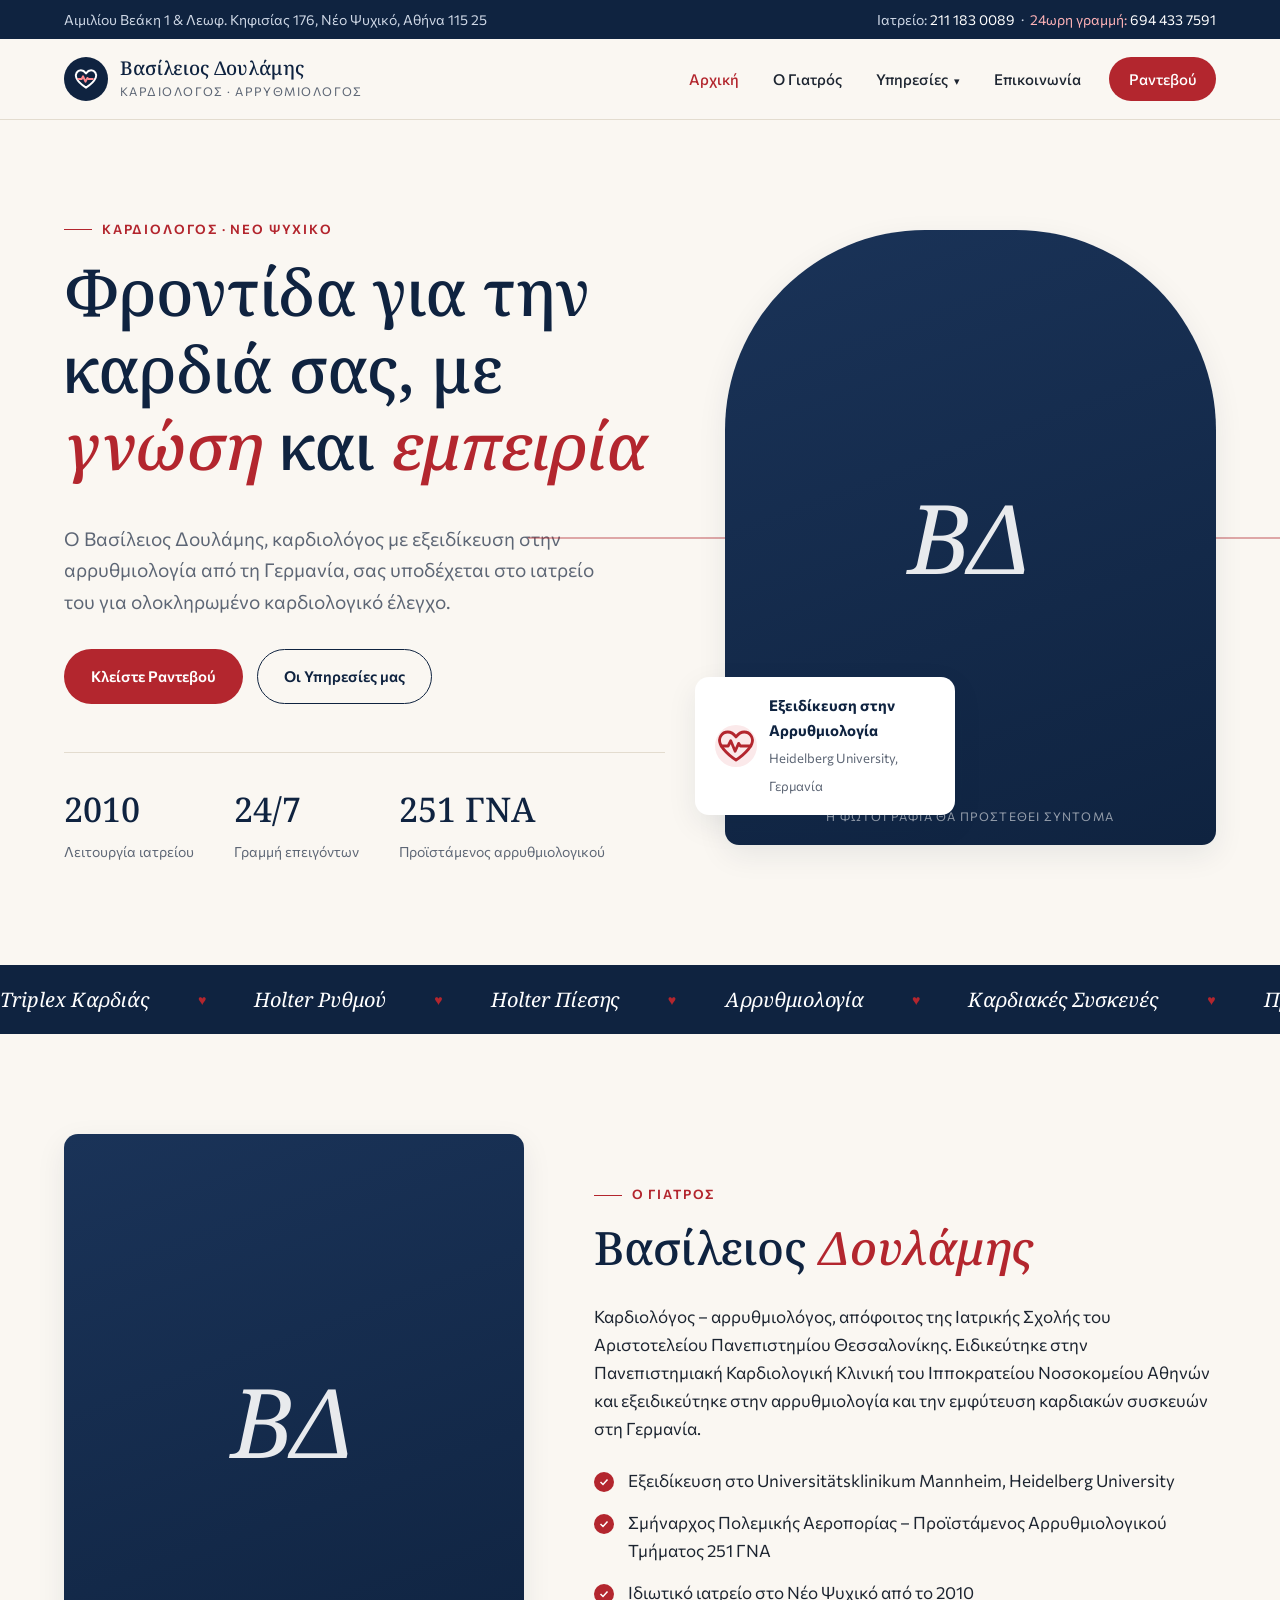
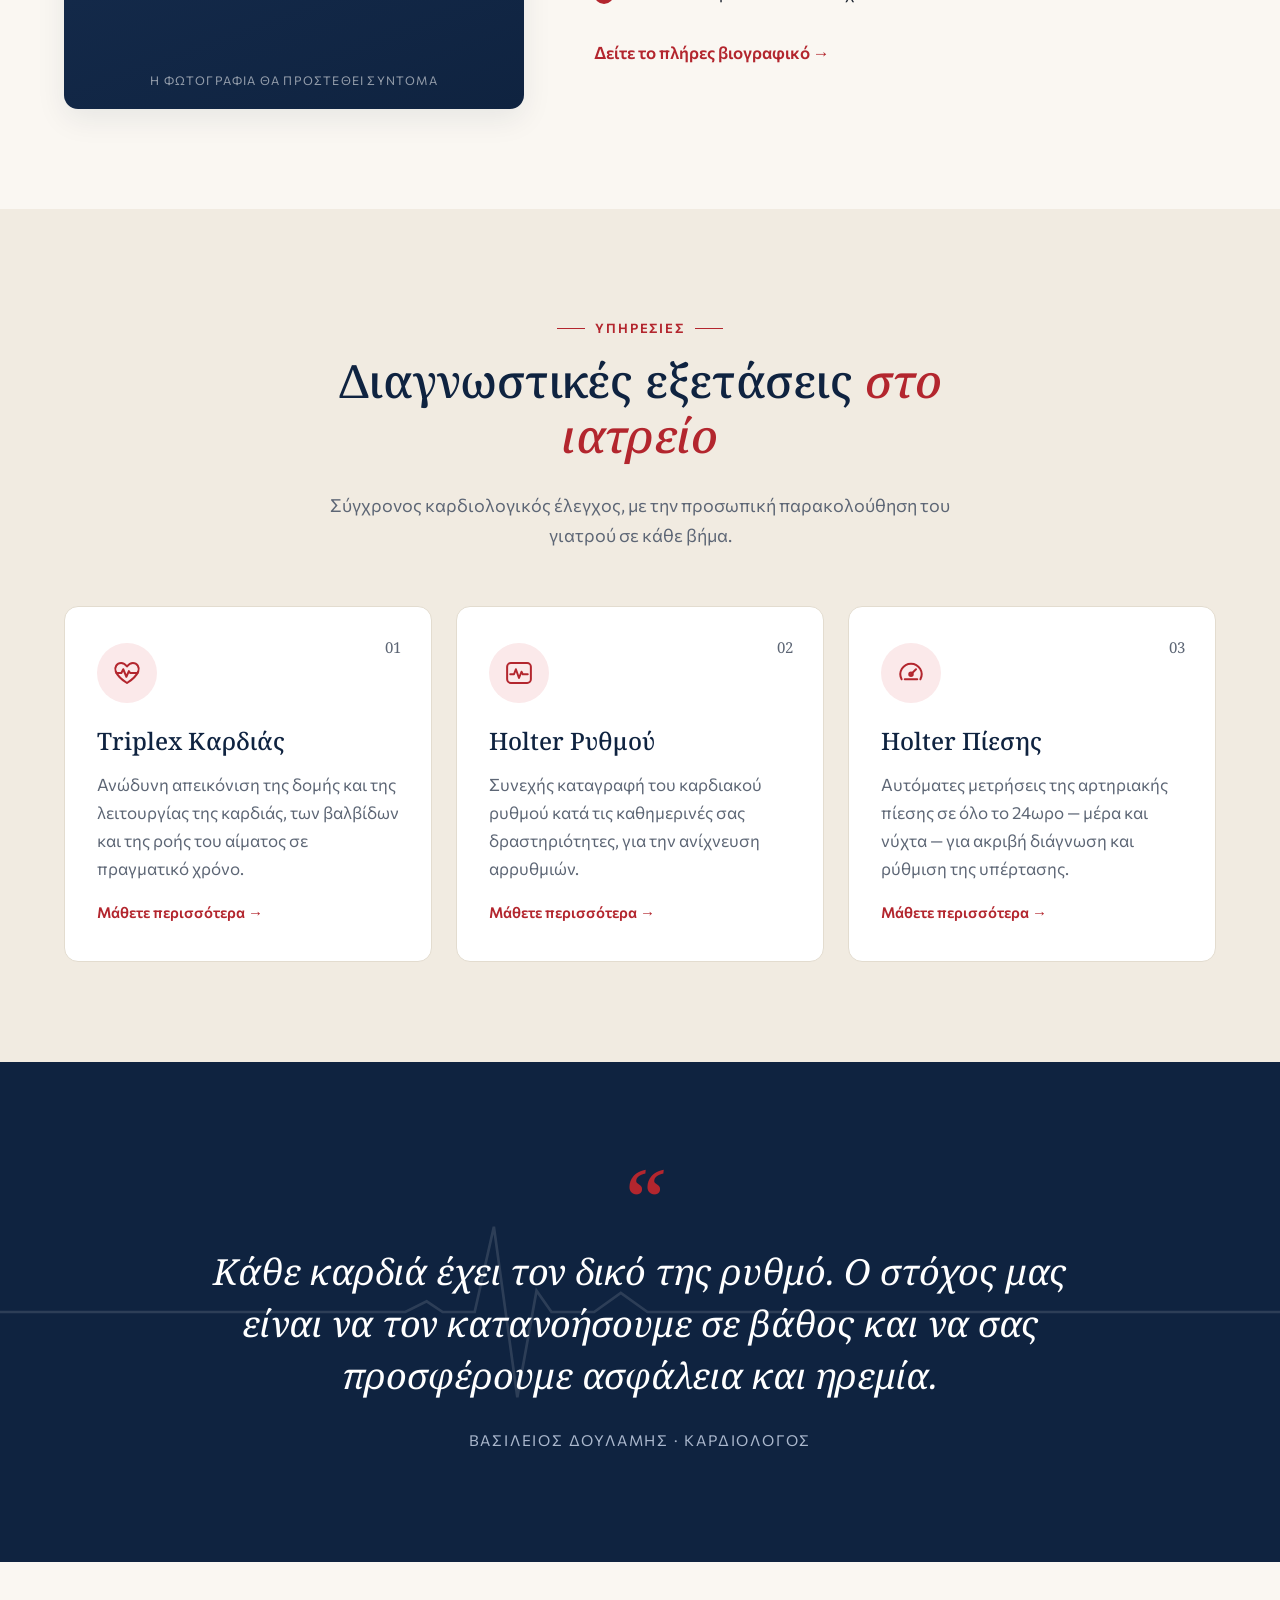
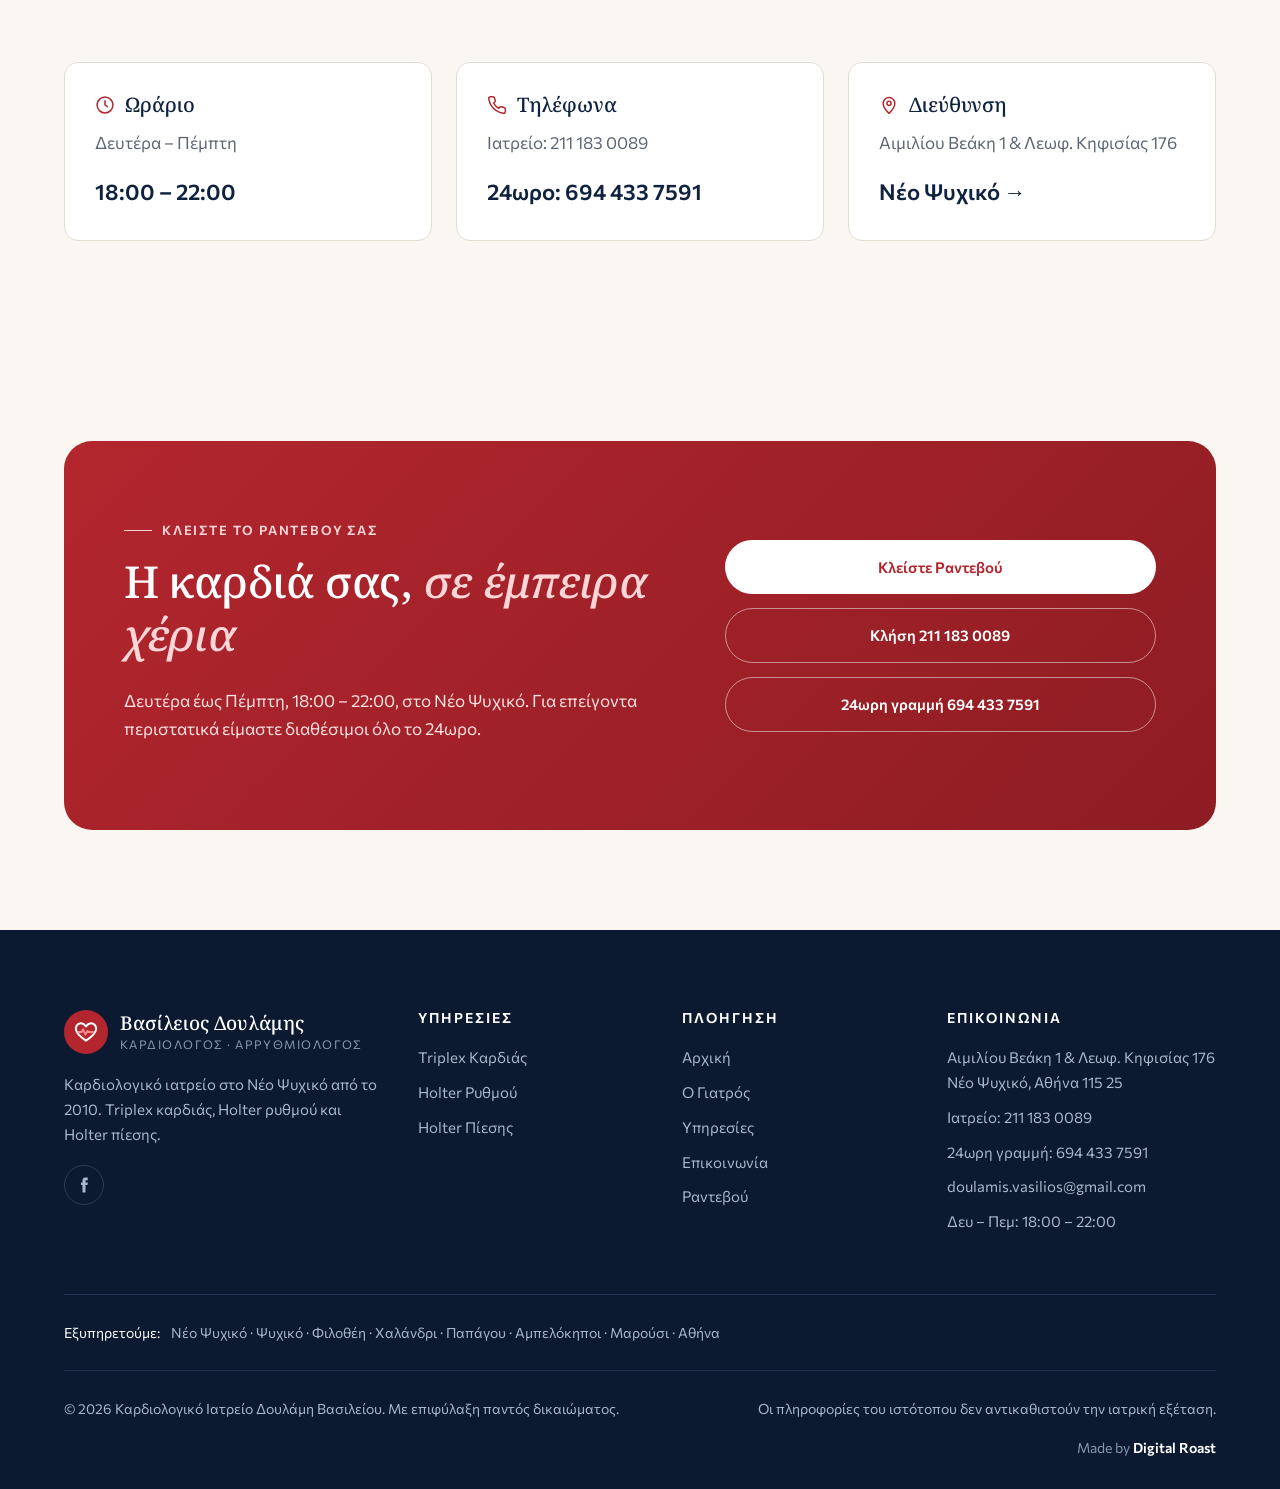
==== index.html @ be90c643 "Add 'Made by Digital Roast' credit to footer Co-Authored-By: Claude Opus 5.5 <noreply@anthropic.com>" ====
<!doctype html>
<html lang="el">
<head>
<meta charset="utf-8">
<meta name="viewport" content="width=device-width, initial-scale=1">
<title>Καρδιολόγος Νέο Ψυχικό | Δουλάμης Βασίλειος – Καρδιολογικό Ιατρείο</title>
<meta name="description" content="Καρδιολογικό ιατρείο Δουλάμη Βασιλείου στο Νέο Ψυχικό. Καρδιολόγος – αρρυθμιολόγος. Triplex καρδιάς, Holter ρυθμού και πίεσης. Ραντεβού: 211 183 0089.">
<meta property="og:title" content="Καρδιολόγος Νέο Ψυχικό | Δουλάμης Βασίλειος – Καρδιολογικό Ιατρείο">
<meta property="og:description" content="Καρδιολογικό ιατρείο Δουλάμη Βασιλείου στο Νέο Ψυχικό. Καρδιολόγος – αρρυθμιολόγος. Triplex καρδιάς, Holter ρυθμού και πίεσης. Ραντεβού: 211 183 0089.">
<meta name="theme-color" content="#0f2340">
<link rel="icon" href="data:image/svg+xml,%3Csvg xmlns='http://www.w3.org/2000/svg' viewBox='0 0 24 24'%3E%3Ccircle cx='12' cy='12' r='12' fill='%230f2340'/%3E%3Cpath d='M12 18s-5.5-3.4-7-7.2C4 8.2 5.7 5.5 8.3 5.5c1.6 0 2.7.9 3.7 2.2 1-1.3 2.1-2.2 3.7-2.2 2.6 0 4.3 2.7 3.3 5.3-1.5 3.8-7 7.2-7 7.2z' fill='%23b3262e'/%3E%3C/svg%3E">
<link rel="preconnect" href="https://fonts.googleapis.com">
<link rel="preconnect" href="https://fonts.gstatic.com" crossorigin>
<link href="https://fonts.googleapis.com/css2?family=Commissioner:wght@400;500;600&family=Noto+Serif:ital,wght@0,400;0,500;1,400;1,500&display=swap" rel="stylesheet">
<link rel="stylesheet" href="css/style.css">
<script type="application/ld+json">
{"@context":"https://schema.org","@type":"Physician","name":"Καρδιολογικό Ιατρείο Δουλάμη Βασιλείου","medicalSpecialty":"Cardiovascular","telephone":"+302111830089","email":"doulamis.vasilios@gmail.com","address":{"@type":"PostalAddress","streetAddress":"Αιμιλίου Βεάκη 1 & Λεωφ. Κηφισίας 176","addressLocality":"Νέο Ψυχικό","postalCode":"11525","addressCountry":"GR"},"openingHours":"Mo-Th 18:00-22:00"}
</script>
</head><body>
<a class="skip-link" href="#main">Μετάβαση στο περιεχόμενο</a>
<div class="topbar">
  <div class="container">
    <span class="hide-sm">Αιμιλίου Βεάκη 1 & Λεωφ. Κηφισίας 176, Νέο Ψυχικό, Αθήνα 115 25</span>
    <span>Ιατρείο: <a href="tel:+302111830089">211 183 0089</a> &nbsp;·&nbsp; <span class="urgent">24ωρη γραμμή:</span> <a href="tel:+306944337591">694 433 7591</a></span>
  </div>
</div>
<header class="site-header">
  <div class="container">
    <a class="logo" href="index.html" aria-label="Αρχική">
      <span class="logo-mark"><svg viewBox="0 0 24 24" fill="none" stroke="#fff" stroke-width="1.8" stroke-linecap="round" stroke-linejoin="round"><path d="M12 20s-7-4.4-9-9.2C1.7 7.4 3.9 4 7.3 4c2 0 3.4 1.1 4.7 2.8C13.3 5.1 14.7 4 16.7 4c3.4 0 5.6 3.4 4.3 6.8C19 15.6 12 20 12 20z"/><path d="M5 12h3l1.3-2.5 2.2 5 1.8-3.5 1 1h4" stroke="#ff8a90"/></svg></span>
      <span class="logo-text"><strong>Βασίλειος Δουλάμης</strong><span>Καρδιολόγος · Αρρυθμιολόγος</span></span>
    </a>
    <button class="nav-toggle" aria-label="Μενού" aria-expanded="false" aria-controls="main-nav"><span></span><span></span><span></span></button>
    <nav class="main-nav" id="main-nav" aria-label="Κύριο μενού">
      <ul>
        <li><a href="index.html" aria-current="page">Αρχική</a></li>
        <li><a href="o-giatros.html">Ο Γιατρός</a></li>
        <li class="has-dropdown"><a href="ypiresies/index.html">Υπηρεσίες</a>
          <ul class="dropdown">
<li><a href="ypiresies/triplex-kardias.html">Triplex Καρδιάς</a></li>
<li><a href="ypiresies/holter-rythmou.html">Holter Ρυθμού</a></li>
<li><a href="ypiresies/holter-piesis.html">Holter Πίεσης</a></li>
          </ul>
        </li>
        <li><a href="epikoinonia.html">Επικοινωνία</a></li>
        <li><a class="nav-cta" href="epikoinonia.html#booking">Ραντεβού</a></li>
      </ul>
    </nav>
  </div>
</header>
<main id="main">

<section class="hero">
  <div class="container">
    <div>
      <span class="eyebrow">Καρδιολόγος · Νέο Ψυχικό</span>
      <h1>Φροντίδα για την καρδιά σας, με <em>γνώση</em> και <em>εμπειρία</em></h1>
      <p class="lead">Ο Βασίλειος Δουλάμης, καρδιολόγος με εξειδίκευση στην αρρυθμιολογία από τη Γερμανία, σας υποδέχεται στο ιατρείο του για ολοκληρωμένο καρδιολογικό έλεγχο.</p>
      <div class="hero-actions">
        <a class="btn btn-primary" href="epikoinonia.html#booking">Κλείστε Ραντεβού</a>
        <a class="btn btn-outline" href="ypiresies/index.html">Οι Υπηρεσίες μας</a>
      </div>
      <div class="hero-stats">
        <div><strong>2010</strong><span>Λειτουργία ιατρείου</span></div>
        <div><strong>24/7</strong><span>Γραμμή επειγόντων</span></div>
        <div><strong>251 ΓΝΑ</strong><span>Προϊστάμενος αρρυθμιολογικού</span></div>
      </div>
    </div>
    <div class="hero-visual">
      <svg class="ecg-bg" viewBox="0 0 1200 200" preserveAspectRatio="none" aria-hidden="true"><path d="M0 100 H380 l20 -10 l15 10 h30 l18 -80 l22 160 l18 -100 l14 20 h40 l25 -18 l25 18 H1200" fill="none" stroke="#b3262e" stroke-width="2.5"/></svg>
      <div class="photo"><span class="monogram">ΒΔ</span><span class="ph-note">Η φωτογραφία θα προστεθεί σύντομα</span></div>
      <div class="photo-badge">
        <span class="dot"><svg viewBox="0 0 24 24" fill="none" stroke="#b3262e" stroke-width="1.6" stroke-linecap="round" stroke-linejoin="round"><path d="M12 20s-7-4.4-9-9.2C1.7 7.4 3.9 4 7.3 4c2 0 3.4 1.1 4.7 2.8C13.3 5.1 14.7 4 16.7 4c3.4 0 5.6 3.4 4.3 6.8C19 15.6 12 20 12 20z"/><path d="M3.5 12h4l1.5-3 2.5 6 2-4.5 1 1.5h6"/></svg></span>
        <div><strong>Εξειδίκευση στην Αρρυθμιολογία</strong><span>Heidelberg University, Γερμανία</span></div>
      </div>
    </div>
  </div>
</section>

<div class="ticker" aria-hidden="true"><div class="ticker-track"><span>Triplex Καρδιάς</span><span>Holter Ρυθμού</span><span>Holter Πίεσης</span><span>Αρρυθμιολογία</span><span>Καρδιακές Συσκευές</span><span>Πρόληψη</span><span>Triplex Καρδιάς</span><span>Holter Ρυθμού</span><span>Holter Πίεσης</span><span>Αρρυθμιολογία</span><span>Καρδιακές Συσκευές</span><span>Πρόληψη</span><span>Triplex Καρδιάς</span><span>Holter Ρυθμού</span><span>Holter Πίεσης</span><span>Αρρυθμιολογία</span><span>Καρδιακές Συσκευές</span><span>Πρόληψη</span><span>Triplex Καρδιάς</span><span>Holter Ρυθμού</span><span>Holter Πίεσης</span><span>Αρρυθμιολογία</span><span>Καρδιακές Συσκευές</span><span>Πρόληψη</span></div></div>

<section class="section">
  <div class="container split">
    <div class="reveal"><div class="photo"><span class="monogram">ΒΔ</span><span class="ph-note">Η φωτογραφία θα προστεθεί σύντομα</span></div></div>
    <div class="reveal">
      <span class="eyebrow">Ο Γιατρός</span>
      <h2>Βασίλειος <em>Δουλάμης</em></h2>
      <p>Καρδιολόγος – αρρυθμιολόγος, απόφοιτος της Ιατρικής Σχολής του Αριστοτελείου Πανεπιστημίου Θεσσαλονίκης. Ειδικεύτηκε στην Πανεπιστημιακή Καρδιολογική Κλινική του Ιπποκρατείου Νοσοκομείου Αθηνών και εξειδικεύτηκε στην αρρυθμιολογία και την εμφύτευση καρδιακών συσκευών στη Γερμανία.</p>
      <ul class="checklist">
        <li>Εξειδίκευση στο Universitätsklinikum Mannheim, Heidelberg University</li>
        <li>Σμήναρχος Πολεμικής Αεροπορίας – Προϊστάμενος Αρρυθμιολογικού Τμήματος 251 ΓΝΑ</li>
        <li>Ιδιωτικό ιατρείο στο Νέο Ψυχικό από το 2010</li>
      </ul>
      <a class="link-arrow" href="o-giatros.html">Δείτε το πλήρες βιογραφικό →</a>
    </div>
  </div>
</section>

<section class="section section-alt">
  <div class="container">
    <div class="section-head center">
      <span class="eyebrow">Υπηρεσίες</span>
      <h2>Διαγνωστικές εξετάσεις <em>στο ιατρείο</em></h2>
      <p>Σύγχρονος καρδιολογικός έλεγχος, με την προσωπική παρακολούθηση του γιατρού σε κάθε βήμα.</p>
    </div>
    <div class="cards">
      <a class="card reveal" href="ypiresies/triplex-kardias.html">
        <span class="num">01</span>
        <span class="icon"><svg viewBox="0 0 24 24" fill="none" stroke="#b3262e" stroke-width="1.6" stroke-linecap="round" stroke-linejoin="round"><path d="M12 20s-7-4.4-9-9.2C1.7 7.4 3.9 4 7.3 4c2 0 3.4 1.1 4.7 2.8C13.3 5.1 14.7 4 16.7 4c3.4 0 5.6 3.4 4.3 6.8C19 15.6 12 20 12 20z"/><path d="M3.5 12h4l1.5-3 2.5 6 2-4.5 1 1.5h6"/></svg></span>
        <h3>Triplex Καρδιάς</h3>
        <p>Ανώδυνη απεικόνιση της δομής και της λειτουργίας της καρδιάς, των βαλβίδων και της ροής του αίματος σε πραγματικό χρόνο.</p>
        <span class="more">Μάθετε περισσότερα →</span>
      </a>
      <a class="card reveal" href="ypiresies/holter-rythmou.html">
        <span class="num">02</span>
        <span class="icon"><svg viewBox="0 0 24 24" fill="none" stroke="#b3262e" stroke-width="1.6" stroke-linecap="round" stroke-linejoin="round"><rect x="2.5" y="4" width="19" height="16" rx="3"/><path d="M5 13h3l1.5-4 2.5 7 2-5 1 2h4"/></svg></span>
        <h3>Holter Ρυθμού</h3>
        <p>Συνεχής καταγραφή του καρδιακού ρυθμού κατά τις καθημερινές σας δραστηριότητες, για την ανίχνευση αρρυθμιών.</p>
        <span class="more">Μάθετε περισσότερα →</span>
      </a>
      <a class="card reveal" href="ypiresies/holter-piesis.html">
        <span class="num">03</span>
        <span class="icon"><svg viewBox="0 0 24 24" fill="none" stroke="#b3262e" stroke-width="1.6" stroke-linecap="round" stroke-linejoin="round"><path d="M4.5 17a8.5 8.5 0 1 1 15 0"/><path d="M12 13l4-4"/><circle cx="12" cy="13" r="1.4"/><path d="M7 17h10"/></svg></span>
        <h3>Holter Πίεσης</h3>
        <p>Αυτόματες μετρήσεις της αρτηριακής πίεσης σε όλο το 24ωρο — μέρα και νύχτα — για ακριβή διάγνωση και ρύθμιση της υπέρτασης.</p>
        <span class="more">Μάθετε περισσότερα →</span>
      </a>
    </div>
  </div>
</section>

<section class="quote">
  <svg class="ecg-bg" viewBox="0 0 1200 200" preserveAspectRatio="none" aria-hidden="true"><path d="M0 100 H380 l20 -10 l15 10 h30 l18 -80 l22 160 l18 -100 l14 20 h40 l25 -18 l25 18 H1200" fill="none" stroke="#ffffff" stroke-width="2.5"/></svg>
  <div class="container">
    <blockquote class="reveal">Κάθε καρδιά έχει τον δικό της ρυθμό. Ο στόχος μας είναι να τον κατανοήσουμε σε βάθος και να σας προσφέρουμε ασφάλεια και ηρεμία.
      <cite>Βασίλειος Δουλάμης · Καρδιολόγος</cite>
    </blockquote>
  </div>
</section>

<section class="section">
  <div class="container">
    <div class="info-grid">
      <div class="info-box reveal">
        <h3><svg width="20" height="20" viewBox="0 0 24 24" fill="none" stroke="#b3262e" stroke-width="1.8" stroke-linecap="round" stroke-linejoin="round"><circle cx="12" cy="12" r="9.5"/><path d="M12 7v5l3 2"/></svg> Ωράριο</h3>
        <p>Δευτέρα – Πέμπτη</p>
        <span class="big">18:00 – 22:00</span>
      </div>
      <div class="info-box reveal">
        <h3><svg width="20" height="20" viewBox="0 0 24 24" fill="none" stroke="#b3262e" stroke-width="1.8" stroke-linecap="round" stroke-linejoin="round"><path d="M22 16.9v3a2 2 0 0 1-2.2 2 19.8 19.8 0 0 1-8.6-3.1 19.5 19.5 0 0 1-6-6A19.8 19.8 0 0 1 2.1 4.2 2 2 0 0 1 4.1 2h3a2 2 0 0 1 2 1.7c.1 1 .4 1.9.7 2.8a2 2 0 0 1-.5 2.1L8 9.9a16 16 0 0 0 6 6l1.3-1.3a2 2 0 0 1 2.1-.4c.9.3 1.8.6 2.8.7a2 2 0 0 1 1.7 2z"/></svg> Τηλέφωνα</h3>
        <p>Ιατρείο: <a href="tel:+302111830089">211 183 0089</a></p>
        <a class="big" href="tel:+306944337591">24ωρο: 694 433 7591</a>
      </div>
      <div class="info-box reveal">
        <h3><svg width="20" height="20" viewBox="0 0 24 24" fill="none" stroke="#b3262e" stroke-width="1.8" stroke-linecap="round" stroke-linejoin="round"><path d="M12 22s7-6.2 7-12a7 7 0 1 0-14 0c0 5.8 7 12 7 12z"/><circle cx="12" cy="10" r="2.5"/></svg> Διεύθυνση</h3>
        <p>Αιμιλίου Βεάκη 1 & Λεωφ. Κηφισίας 176</p>
        <a class="big" href="https://www.google.com/maps/search/?api=1&query=%CE%91%CE%B9%CE%BC%CE%B9%CE%BB%CE%AF%CE%BF%CF%85+%CE%92%CE%B5%CE%AC%CE%BA%CE%B7+1+%CE%9D%CE%AD%CE%BF+%CE%A8%CF%85%CF%87%CE%B9%CE%BA%CF%8C" target="_blank" rel="noopener">Νέο Ψυχικό →</a>
      </div>
    </div>
  </div>
</section>

<section class="cta">
  <div class="container">
    <div class="cta-box reveal">
      <div>
        <span class="eyebrow">Κλείστε το ραντεβού σας</span>
        <h2>Η καρδιά σας, <em>σε έμπειρα χέρια</em></h2>
        <p>Δευτέρα έως Πέμπτη, 18:00 – 22:00, στο Νέο Ψυχικό. Για επείγοντα περιστατικά είμαστε διαθέσιμοι όλο το 24ωρο.</p>
      </div>
      <div class="cta-actions">
        <a class="btn btn-primary" href="epikoinonia.html#booking">Κλείστε Ραντεβού</a>
        <a class="btn btn-light" href="tel:+302111830089">Κλήση 211 183 0089</a>
        <a class="btn btn-light" href="tel:+306944337591">24ωρη γραμμή 694 433 7591</a>
      </div>
    </div>
  </div>
</section>
</main>
<footer class="site-footer">
  <div class="container">
    <div class="footer-grid">
      <div>
        <a class="logo" href="index.html">
          <span class="logo-mark"><svg viewBox="0 0 24 24" fill="none" stroke="#fff" stroke-width="1.8" stroke-linecap="round" stroke-linejoin="round"><path d="M12 20s-7-4.4-9-9.2C1.7 7.4 3.9 4 7.3 4c2 0 3.4 1.1 4.7 2.8C13.3 5.1 14.7 4 16.7 4c3.4 0 5.6 3.4 4.3 6.8C19 15.6 12 20 12 20z"/><path d="M5 12h3l1.3-2.5 2.2 5 1.8-3.5 1 1h4" stroke="#ff8a90"/></svg></span>
          <span class="logo-text"><strong>Βασίλειος Δουλάμης</strong><span>Καρδιολόγος · Αρρυθμιολόγος</span></span>
        </a>
        <p class="footer-about">Καρδιολογικό ιατρείο στο Νέο Ψυχικό από το 2010. Triplex καρδιάς, Holter ρυθμού και Holter πίεσης.</p>
        <div class="social"><a href="https://www.facebook.com/search/top?q=%CE%94%CE%9F%CE%A5%CE%9B%CE%91%CE%9C%CE%97%CE%A3%20%CE%92%CE%91%CE%A3%CE%99%CE%9B%CE%95%CE%99%CE%9F%CE%A3" target="_blank" rel="noopener" aria-label="Facebook"><svg width="18" height="18" viewBox="0 0 24 24" fill="currentColor"><path d="M14 8.5V6.8c0-.8.5-1 .9-1H17V2h-3c-3.3 0-4 2.4-4 4v2.5H8V12h2v10h4V12h2.7l.4-3.5H14z"/></svg></a></div>
      </div>
      <div>
        <h4>Υπηρεσίες</h4>
        <ul><li><a href="ypiresies/triplex-kardias.html">Triplex Καρδιάς</a></li>
<li><a href="ypiresies/holter-rythmou.html">Holter Ρυθμού</a></li>
<li><a href="ypiresies/holter-piesis.html">Holter Πίεσης</a></li></ul>
      </div>
      <div>
        <h4>Πλοήγηση</h4>
        <ul>
          <li><a href="index.html">Αρχική</a></li>
          <li><a href="o-giatros.html">Ο Γιατρός</a></li>
          <li><a href="ypiresies/index.html">Υπηρεσίες</a></li>
          <li><a href="epikoinonia.html">Επικοινωνία</a></li>
          <li><a href="epikoinonia.html#booking">Ραντεβού</a></li>
        </ul>
      </div>
      <div>
        <h4>Επικοινωνία</h4>
        <ul>
          <li>Αιμιλίου Βεάκη 1 & Λεωφ. Κηφισίας 176<br>Νέο Ψυχικό, Αθήνα 115 25</li>
          <li><a href="tel:+302111830089">Ιατρείο: 211 183 0089</a></li>
          <li><a href="tel:+306944337591">24ωρη γραμμή: 694 433 7591</a></li>
          <li><a href="mailto:doulamis.vasilios@gmail.com">doulamis.vasilios@gmail.com</a></li>
          <li>Δευ – Πεμ: 18:00 – 22:00</li>
        </ul>
      </div>
    </div>
    <div class="areas"><span>Εξυπηρετούμε:</span> Νέο Ψυχικό · Ψυχικό · Φιλοθέη · Χαλάνδρι · Παπάγου · Αμπελόκηποι · Μαρούσι · Αθήνα</div>
    <div class="footer-bottom">
      <span>© <span data-year>2026</span> Καρδιολογικό Ιατρείο Δουλάμη Βασιλείου. Με επιφύλαξη παντός δικαιώματος.</span>
      <span>Οι πληροφορίες του ιστότοπου δεν αντικαθιστούν την ιατρική εξέταση.</span>
      <a class="credit" href="https://digitalroast.gr" target="_blank" rel="noopener">Made by <strong>Digital Roast</strong></a>
    </div>
  </div>
</footer>
<a class="fab-call" href="tel:+302111830089" aria-label="Κλήση στο ιατρείο"><svg width="20" height="20" viewBox="0 0 24 24" fill="none" stroke="#ffffff" stroke-width="1.8" stroke-linecap="round" stroke-linejoin="round"><path d="M22 16.9v3a2 2 0 0 1-2.2 2 19.8 19.8 0 0 1-8.6-3.1 19.5 19.5 0 0 1-6-6A19.8 19.8 0 0 1 2.1 4.2 2 2 0 0 1 4.1 2h3a2 2 0 0 1 2 1.7c.1 1 .4 1.9.7 2.8a2 2 0 0 1-.5 2.1L8 9.9a16 16 0 0 0 6 6l1.3-1.3a2 2 0 0 1 2.1-.4c.9.3 1.8.6 2.8.7a2 2 0 0 1 1.7 2z"/></svg></a>
<script src="js/main.js"></script>
</body>
</html>
---- css/style.css ----
/* ===== Καρδιολογικό Ιατρείο Δουλάμη Βασιλείου ===== */
:root {
  --navy: #0f2340;
  --navy-2: #1a3358;
  --red: #b3262e;
  --red-dark: #8e1c23;
  --cream: #faf7f2;
  --sand: #f1ebe1;
  --ink: #1c2430;
  --muted: #5d6675;
  --line: #e3dccf;
  --white: #ffffff;
  --radius: 14px;
  --shadow: 0 10px 30px rgba(15, 35, 64, .08);
  --serif: "Noto Serif", Georgia, serif;
  --sans: "Commissioner", "Helvetica Neue", Arial, sans-serif;
  --max: 1200px;
}

*, *::before, *::after { box-sizing: border-box; }
html { scroll-behavior: smooth; }
body {
  margin: 0;
  font-family: var(--sans);
  font-size: 17px;
  line-height: 1.65;
  color: var(--ink);
  background: var(--cream);
  -webkit-font-smoothing: antialiased;
}
img { max-width: 100%; display: block; }
a { color: inherit; }
h1, h2, h3, h4 { font-family: var(--serif); font-weight: 500; line-height: 1.2; margin: 0 0 .6em; color: var(--navy); }
h1 em, h2 em, h3 em { color: var(--red); font-style: italic; }
p { margin: 0 0 1em; }

.container { width: 100%; max-width: var(--max); margin: 0 auto; padding: 0 24px; }
.skip-link { position: absolute; left: -999px; top: 0; background: var(--navy); color: #fff; padding: 10px 16px; z-index: 1000; }
.skip-link:focus { left: 10px; top: 10px; }

.eyebrow {
  display: inline-flex; align-items: center; gap: 10px;
  font-size: 13px; letter-spacing: .14em; text-transform: uppercase;
  color: var(--red); font-weight: 600; margin-bottom: 14px;
}
.eyebrow::before { content: ""; width: 28px; height: 1px; background: currentColor; }

/* ===== Buttons ===== */
.btn {
  display: inline-flex; align-items: center; justify-content: center; gap: 8px;
  padding: 14px 26px; border-radius: 999px; font-weight: 600; font-size: 15px;
  text-decoration: none; border: 1.5px solid transparent; cursor: pointer;
  transition: background .2s, color .2s, border-color .2s, transform .2s;
  font-family: var(--sans);
}
.btn:hover { transform: translateY(-2px); }
.btn-primary { background: var(--red); color: #fff; }
.btn-primary:hover { background: var(--red-dark); }
.btn-outline { border-color: var(--navy); color: var(--navy); background: transparent; }
.btn-outline:hover { background: var(--navy); color: #fff; }
.btn-light { border-color: rgba(255,255,255,.5); color: #fff; }
.btn-light:hover { background: #fff; color: var(--navy); }

/* ===== Header ===== */
.topbar { background: var(--navy); color: #cfd8e6; font-size: 14px; }
.topbar .container { display: flex; justify-content: space-between; gap: 16px; padding-top: 8px; padding-bottom: 8px; flex-wrap: wrap; }
.topbar a { text-decoration: none; color: #fff; }
.topbar .urgent { color: #ffb3b7; }

.site-header {
  position: sticky; top: 0; z-index: 100;
  background: rgba(250, 247, 242, .94);
  backdrop-filter: blur(10px);
  border-bottom: 1px solid var(--line);
}
.site-header .container { display: flex; align-items: center; justify-content: space-between; height: 80px; }
.logo { display: flex; align-items: center; gap: 12px; text-decoration: none; }
.logo-mark {
  width: 44px; height: 44px; border-radius: 50%;
  background: var(--navy); display: grid; place-items: center; flex-shrink: 0;
}
.logo-mark svg { width: 26px; height: 26px; }
.logo-text { line-height: 1.15; }
.logo-text strong { display: block; font-family: var(--serif); font-weight: 500; font-size: 19px; color: var(--navy); }
.logo-text span { font-size: 12px; letter-spacing: .12em; text-transform: uppercase; color: var(--muted); }

.main-nav ul { list-style: none; margin: 0; padding: 0; display: flex; align-items: center; gap: 6px; }
.main-nav a {
  display: block; padding: 10px 14px; text-decoration: none; font-weight: 500; font-size: 15px;
  color: var(--ink); border-radius: 8px;
}
.main-nav a:hover, .main-nav a[aria-current="page"] { color: var(--red); }
.main-nav .nav-cta { background: var(--red); color: #fff; border-radius: 999px; padding: 10px 20px; margin-left: 8px; }
.main-nav .nav-cta:hover { background: var(--red-dark); color: #fff; }

.has-dropdown { position: relative; }
.has-dropdown > a::after { content: "▾"; font-size: 11px; margin-left: 6px; }
.dropdown {
  position: absolute; top: 100%; left: 0; min-width: 270px;
  background: #fff; border: 1px solid var(--line); border-radius: var(--radius);
  box-shadow: var(--shadow); padding: 8px !important;
  display: block !important;
  opacity: 0; visibility: hidden; transform: translateY(8px);
  transition: opacity .2s, transform .2s, visibility .2s;
}
.has-dropdown:hover .dropdown, .has-dropdown:focus-within .dropdown { opacity: 1; visibility: visible; transform: none; }
.dropdown a { padding: 10px 14px; }
.dropdown a:hover { background: var(--sand); }

.nav-toggle { display: none; background: none; border: 0; padding: 8px; cursor: pointer; }
.nav-toggle span { display: block; width: 26px; height: 2px; background: var(--navy); margin: 6px 0; transition: transform .25s, opacity .25s; }
.nav-open .nav-toggle span:nth-child(1) { transform: translateY(8px) rotate(45deg); }
.nav-open .nav-toggle span:nth-child(2) { opacity: 0; }
.nav-open .nav-toggle span:nth-child(3) { transform: translateY(-8px) rotate(-45deg); }

/* ===== Hero ===== */
.hero { position: relative; padding: 90px 0 100px; overflow: hidden; }
.hero .container { display: grid; grid-template-columns: 1.1fr .9fr; gap: 60px; align-items: center; }
.hero h1 { font-size: clamp(38px, 5.2vw, 64px); }
.hero .lead { font-size: 19px; color: var(--muted); max-width: 540px; margin-bottom: 32px; }
.hero-actions { display: flex; gap: 14px; flex-wrap: wrap; }
.hero-stats { display: flex; gap: 40px; margin-top: 48px; padding-top: 28px; border-top: 1px solid var(--line); flex-wrap: wrap; }
.hero-stats strong { display: block; font-family: var(--serif); font-size: 34px; color: var(--navy); font-weight: 500; }
.hero-stats span { font-size: 14px; color: var(--muted); }
.hero-visual { position: relative; }
.hero-visual .ecg-bg { position: absolute; left: -40%; right: -20%; top: 50%; transform: translateY(-50%); opacity: .5; z-index: 0; }

/* Photo placeholder (until real photos arrive) */
.photo {
  position: relative; z-index: 1;
  aspect-ratio: 4 / 5; border-radius: 200px 200px var(--radius) var(--radius);
  background: linear-gradient(160deg, var(--navy-2), var(--navy));
  display: grid; place-items: center; overflow: hidden; box-shadow: var(--shadow);
}
.photo img { width: 100%; height: 100%; object-fit: cover; }
.photo .monogram { font-family: var(--serif); font-size: 96px; color: rgba(255,255,255,.9); font-style: italic; }
.photo .ph-note { position: absolute; bottom: 18px; left: 0; right: 0; text-align: center; font-size: 12px; color: rgba(255,255,255,.55); letter-spacing: .1em; text-transform: uppercase; }
.photo-badge {
  position: absolute; z-index: 2; bottom: 30px; left: -30px;
  background: #fff; border-radius: var(--radius); padding: 16px 20px; box-shadow: var(--shadow);
  display: flex; gap: 12px; align-items: center; max-width: 260px;
}
.photo-badge .dot { width: 42px; height: 42px; border-radius: 50%; background: #fbe9ea; display: grid; place-items: center; flex-shrink: 0; }
.photo-badge strong { display: block; font-size: 15px; color: var(--navy); }
.photo-badge span { font-size: 13px; color: var(--muted); }

/* ===== Ticker ===== */
.ticker { background: var(--navy); color: #fff; overflow: hidden; padding: 18px 0; }
.ticker-track { display: flex; gap: 48px; width: max-content; animation: ticker 35s linear infinite; }
.ticker-track span { font-family: var(--serif); font-style: italic; font-size: 20px; white-space: nowrap; display: flex; align-items: center; gap: 48px; }
.ticker-track span::after { content: "♥"; color: var(--red); font-style: normal; font-size: 14px; }
@keyframes ticker { to { transform: translateX(-50%); } }

/* ===== Sections ===== */
.section { padding: 100px 0; }
.section-alt { background: var(--sand); }
.section-head { max-width: 680px; margin-bottom: 56px; }
.section-head.center { text-align: center; margin-left: auto; margin-right: auto; }
.section-head.center .eyebrow::after { content: ""; width: 28px; height: 1px; background: currentColor; }
.section-head h2 { font-size: clamp(30px, 3.6vw, 46px); }
.section-head p { color: var(--muted); font-size: 18px; }

/* About split */
.split { display: grid; grid-template-columns: .85fr 1.15fr; gap: 70px; align-items: center; }
.split .photo { aspect-ratio: 4/5; border-radius: var(--radius); }
.split h2 { font-size: clamp(30px, 3.6vw, 46px); }
.checklist { list-style: none; padding: 0; margin: 24px 0 32px; }
.checklist li { position: relative; padding-left: 34px; margin-bottom: 14px; }
.checklist li::before {
  content: ""; position: absolute; left: 0; top: 5px; width: 20px; height: 20px; border-radius: 50%;
  background: var(--red) url("data:image/svg+xml,%3Csvg xmlns='http://www.w3.org/2000/svg' viewBox='0 0 24 24' fill='none' stroke='white' stroke-width='3'%3E%3Cpath d='M5 12l5 5 9-10'/%3E%3C/svg%3E") center/12px no-repeat;
}
.link-arrow { color: var(--red); font-weight: 600; text-decoration: none; }
.link-arrow:hover { text-decoration: underline; }

/* Services cards */
.cards { display: grid; grid-template-columns: repeat(3, 1fr); gap: 24px; }
.card {
  position: relative; background: #fff; border: 1px solid var(--line); border-radius: var(--radius);
  padding: 36px 32px; text-decoration: none; display: flex; flex-direction: column;
  transition: transform .25s, box-shadow .25s, border-color .25s;
}
.card:hover { transform: translateY(-6px); box-shadow: var(--shadow); border-color: transparent; }
.card .num { position: absolute; top: 28px; right: 30px; font-family: var(--serif); font-size: 15px; color: var(--muted); }
.card .icon { width: 60px; height: 60px; border-radius: 50%; background: #fbe9ea; display: grid; place-items: center; margin-bottom: 24px; }
.card .icon svg { width: 30px; height: 30px; }
.card h3 { font-size: 24px; }
.card p { color: var(--muted); flex: 1; }
.card .more { color: var(--red); font-weight: 600; font-size: 15px; }

/* Quote */
.quote { background: var(--navy); color: #fff; text-align: center; padding: 110px 0; position: relative; overflow: hidden; }
.quote .ecg-bg { position: absolute; left: 0; right: 0; top: 50%; transform: translateY(-50%); opacity: .12; }
.quote blockquote { position: relative; margin: 0 auto; max-width: 860px; font-family: var(--serif); font-size: clamp(24px, 3vw, 36px); line-height: 1.45; font-style: italic; }
.quote blockquote::before { content: "“"; display: block; font-size: 90px; line-height: .6; color: var(--red); margin-bottom: 20px; }
.quote cite { display: block; margin-top: 28px; font-style: normal; font-family: var(--sans); font-size: 15px; letter-spacing: .12em; text-transform: uppercase; color: #aab7cc; }

/* Info strip */
.info-grid { display: grid; grid-template-columns: repeat(3, 1fr); gap: 24px; }
.info-box { background: #fff; border-radius: var(--radius); padding: 30px; border: 1px solid var(--line); }
.info-box h3 { font-size: 20px; display: flex; align-items: center; gap: 10px; }
.info-box p, .info-box a { color: var(--muted); text-decoration: none; }
.info-box a:hover { color: var(--red); }
.info-box .big { font-size: 22px; font-weight: 600; color: var(--navy); display: block; }

/* CTA */
.cta { padding: 100px 0; }
.cta-box {
  background: linear-gradient(135deg, var(--red), var(--red-dark)); color: #fff;
  border-radius: 28px; padding: 70px 60px; display: grid; grid-template-columns: 1.3fr 1fr; gap: 40px; align-items: center;
}
.cta-box h2 { color: #fff; font-size: clamp(30px, 3.6vw, 44px); }
.cta-box h2 em { color: #ffd6d8; }
.cta-box p { color: #ffe3e4; }
.cta-box .eyebrow { color: #ffd6d8; }
.cta-actions { display: flex; flex-direction: column; gap: 14px; }
.cta-actions .btn-primary { background: #fff; color: var(--red); }
.cta-actions .btn-primary:hover { background: var(--navy); color: #fff; }

/* Page header (inner pages) */
.page-hero { padding: 80px 0 70px; background: var(--sand); border-bottom: 1px solid var(--line); position: relative; overflow: hidden; }
.page-hero h1 { font-size: clamp(36px, 4.6vw, 58px); max-width: 820px; }
.page-hero p { font-size: 19px; color: var(--muted); max-width: 680px; }
.page-hero .ecg-bg { position: absolute; right: -10%; bottom: 0; width: 60%; opacity: .35; }
.breadcrumb { font-size: 14px; color: var(--muted); margin-bottom: 22px; }
.breadcrumb a { text-decoration: none; color: var(--muted); }
.breadcrumb a:hover { color: var(--red); }

/* Timeline (CV) */
.timeline { list-style: none; padding: 0; margin: 0; position: relative; }
.timeline::before { content: ""; position: absolute; left: 90px; top: 8px; bottom: 8px; width: 1px; background: var(--line); }
.timeline li { display: grid; grid-template-columns: 90px 1fr; gap: 40px; padding-bottom: 36px; position: relative; }
.timeline li::before { content: ""; position: absolute; left: 85px; top: 8px; width: 11px; height: 11px; border-radius: 50%; background: var(--red); box-shadow: 0 0 0 5px var(--cream); }
.timeline .year { font-family: var(--serif); font-size: 22px; color: var(--navy); }
.timeline h3 { font-size: 21px; margin-bottom: 4px; }
.timeline p { color: var(--muted); margin: 0; }

/* Article / service detail */
.detail { display: grid; grid-template-columns: 1fr 340px; gap: 60px; align-items: start; }
.prose h2 { font-size: 30px; margin-top: 1.4em; }
.prose h2:first-child { margin-top: 0; }
.prose ul { padding-left: 20px; }
.prose li { margin-bottom: 8px; }
.prose p, .prose li { color: #384252; }
.aside { position: sticky; top: 110px; display: flex; flex-direction: column; gap: 20px; }
.aside-box { background: #fff; border: 1px solid var(--line); border-radius: var(--radius); padding: 28px; }
.aside-box.dark { background: var(--navy); color: #fff; border: 0; }
.aside-box.dark h3 { color: #fff; }
.aside-box.dark p { color: #c7d1e0; }
.aside-box h3 { font-size: 20px; }
.aside-box ul { list-style: none; padding: 0; margin: 0; }
.aside-box li a { display: block; padding: 10px 0; border-bottom: 1px solid var(--line); text-decoration: none; }
.aside-box li:last-child a { border-bottom: 0; }
.aside-box li a:hover, .aside-box li a[aria-current="page"] { color: var(--red); }
.aside-box .btn { width: 100%; margin-top: 8px; }

.faq details { background: #fff; border: 1px solid var(--line); border-radius: var(--radius); padding: 20px 24px; margin-bottom: 12px; }
.faq summary { cursor: pointer; font-weight: 600; color: var(--navy); list-style: none; display: flex; justify-content: space-between; gap: 16px; }
.faq summary::-webkit-details-marker { display: none; }
.faq summary::after { content: "+"; color: var(--red); font-size: 22px; line-height: 1; }
.faq details[open] summary::after { content: "−"; }
.faq details p { margin: 14px 0 0; color: var(--muted); }

/* Contact */
.contact-grid { display: grid; grid-template-columns: 1fr 1.1fr; gap: 50px; align-items: start; }
.contact-list { list-style: none; padding: 0; margin: 0 0 30px; }
.contact-list li { display: flex; gap: 16px; padding: 20px 0; border-bottom: 1px solid var(--line); }
.contact-list .ic { width: 46px; height: 46px; border-radius: 50%; background: #fbe9ea; display: grid; place-items: center; flex-shrink: 0; }
.contact-list strong { display: block; color: var(--navy); }
.contact-list a { text-decoration: none; color: var(--muted); }
.contact-list a:hover { color: var(--red); }
.contact-list span { color: var(--muted); }
.hours { width: 100%; border-collapse: collapse; }
.hours td { padding: 8px 0; border-bottom: 1px dashed var(--line); }
.hours td:last-child { text-align: right; font-weight: 600; color: var(--navy); }
.hours tr.closed td:last-child { color: var(--muted); font-weight: 400; }

.form { background: #fff; border-radius: 20px; padding: 40px; box-shadow: var(--shadow); }
.form h2 { font-size: 30px; }
.form-row { display: grid; grid-template-columns: 1fr 1fr; gap: 16px; }
.field { margin-bottom: 18px; }
.field label { display: block; font-size: 14px; font-weight: 600; margin-bottom: 6px; color: var(--navy); }
.field input, .field select, .field textarea {
  width: 100%; padding: 13px 16px; border: 1px solid var(--line); border-radius: 10px;
  font: inherit; font-size: 16px; background: var(--cream); color: var(--ink);
}
.field input:focus, .field select:focus, .field textarea:focus { outline: 2px solid var(--red); outline-offset: 1px; border-color: transparent; }
.form small { display: block; color: var(--muted); margin-top: 12px; font-size: 13px; }
.map { border-radius: var(--radius); overflow: hidden; border: 1px solid var(--line); margin-top: 60px; }
.map iframe { width: 100%; height: 420px; border: 0; display: block; }

/* ===== Footer ===== */
.site-footer { background: #0b1a30; color: #aab7cc; padding: 80px 0 30px; font-size: 15px; }
.footer-grid { display: grid; grid-template-columns: 1.4fr 1fr 1fr 1.2fr; gap: 40px; }
.site-footer h4 { color: #fff; font-family: var(--sans); font-size: 14px; letter-spacing: .14em; text-transform: uppercase; font-weight: 600; margin-bottom: 18px; }
.site-footer ul { list-style: none; padding: 0; margin: 0; }
.site-footer li { margin-bottom: 10px; }
.site-footer a { text-decoration: none; color: #aab7cc; }
.site-footer a:hover { color: #fff; }
.site-footer .logo-text strong { color: #fff; }
.site-footer .logo-text span { color: #8796ad; }
.site-footer .logo-mark { background: var(--red); }
.footer-about { margin-top: 18px; max-width: 320px; }
.social { display: flex; gap: 10px; margin-top: 18px; }
.social a { width: 40px; height: 40px; border-radius: 50%; border: 1px solid #2a3c58; display: grid; place-items: center; }
.social a:hover { background: var(--red); border-color: var(--red); }
.areas { margin-top: 50px; padding-top: 26px; border-top: 1px solid #1f3150; font-size: 14px; }
.areas span { color: #fff; margin-right: 8px; }
.footer-bottom { margin-top: 26px; padding-top: 26px; border-top: 1px solid #1f3150; display: flex; justify-content: space-between; gap: 16px; flex-wrap: wrap; font-size: 14px; }

/* Floating call button (mobile) */
.fab-call {
  position: fixed; right: 18px; bottom: 18px; z-index: 90;
  width: 58px; height: 58px; border-radius: 50%; background: var(--red);
  display: none; place-items: center; box-shadow: 0 8px 24px rgba(179,38,46,.4);
}

/* Reveal animation */
.reveal { opacity: 0; transform: translateY(24px); transition: opacity .7s ease, transform .7s ease; }
.reveal.visible { opacity: 1; transform: none; }
@media (prefers-reduced-motion: reduce) {
  .reveal { opacity: 1; transform: none; }
  .ticker-track { animation: none; }
}

/* ===== Responsive ===== */
@media (max-width: 1024px) {
  .cards, .info-grid { grid-template-columns: repeat(2, 1fr); }
  .footer-grid { grid-template-columns: 1fr 1fr; }
  .detail { grid-template-columns: 1fr; }
  .aside { position: static; }
}
@media (max-width: 900px) {
  .nav-toggle { display: block; }
  .main-nav {
    position: fixed; inset: 80px 0 0 0; background: var(--cream);
    padding: 20px 24px; overflow-y: auto;
    transform: translateX(100%); transition: transform .3s ease;
  }
  .nav-open .main-nav { transform: none; }
  .main-nav ul { flex-direction: column; align-items: stretch; gap: 0; }
  .main-nav a { padding: 16px 4px; font-size: 18px; border-bottom: 1px solid var(--line); border-radius: 0; }
  .main-nav .nav-cta { margin: 20px 0 0; text-align: center; border-bottom: 0; border-radius: 999px; }
  .dropdown { position: static; opacity: 1; visibility: visible; transform: none; box-shadow: none; border: 0; padding: 0 0 0 16px !important; background: transparent; min-width: 0; }
  .dropdown a { font-size: 16px; }
  .has-dropdown > a::after { content: ""; }
  .hero .container, .split, .contact-grid, .cta-box { grid-template-columns: 1fr; }
  .hero { padding: 60px 0 70px; }
  .hero-visual { max-width: 420px; margin: 0 auto; width: 100%; }
  .photo-badge { left: 0; }
  .fab-call { display: grid; }
  .topbar .hide-sm { display: none; }
}
@media (max-width: 640px) {
  body { font-size: 16px; }
  .container { padding: 0 16px; }
  .section, .cta { padding: 70px 0; }
  .cards, .info-grid, .footer-grid, .form-row { grid-template-columns: 1fr; }
  .cta-box { padding: 44px 28px; border-radius: 20px; }
  .form { padding: 28px 22px; }
  .timeline::before { left: 6px; }
  .timeline li { grid-template-columns: 1fr; gap: 4px; padding-left: 30px; }
  .timeline li::before { left: 1px; }
  .logo-text strong { font-size: 16px; }
  .logo-text span { font-size: 10px; }
  .hero-stats { gap: 24px; }
}
.footer-bottom .credit { margin-left: auto; color: #8796ad; }
.footer-bottom .credit strong { color: #fff; font-weight: 600; }
.footer-bottom .credit:hover strong { color: var(--red); }
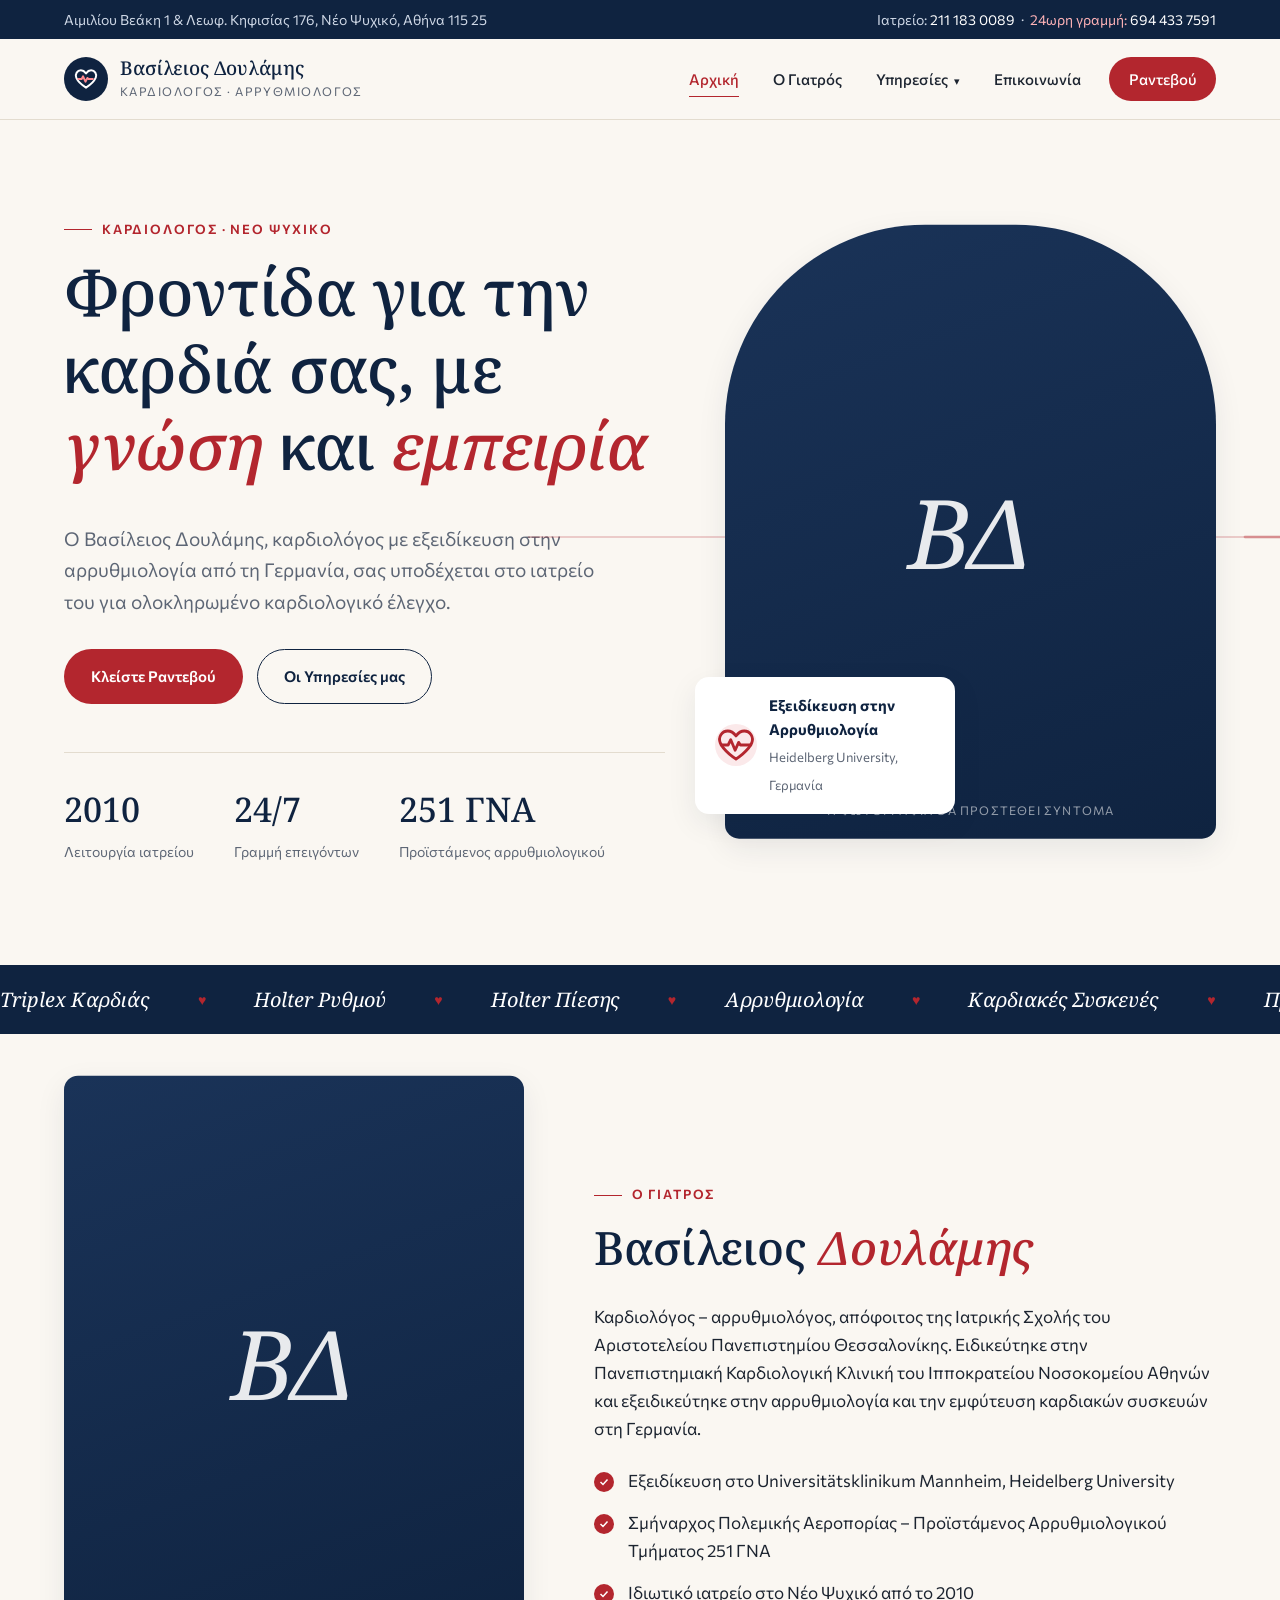
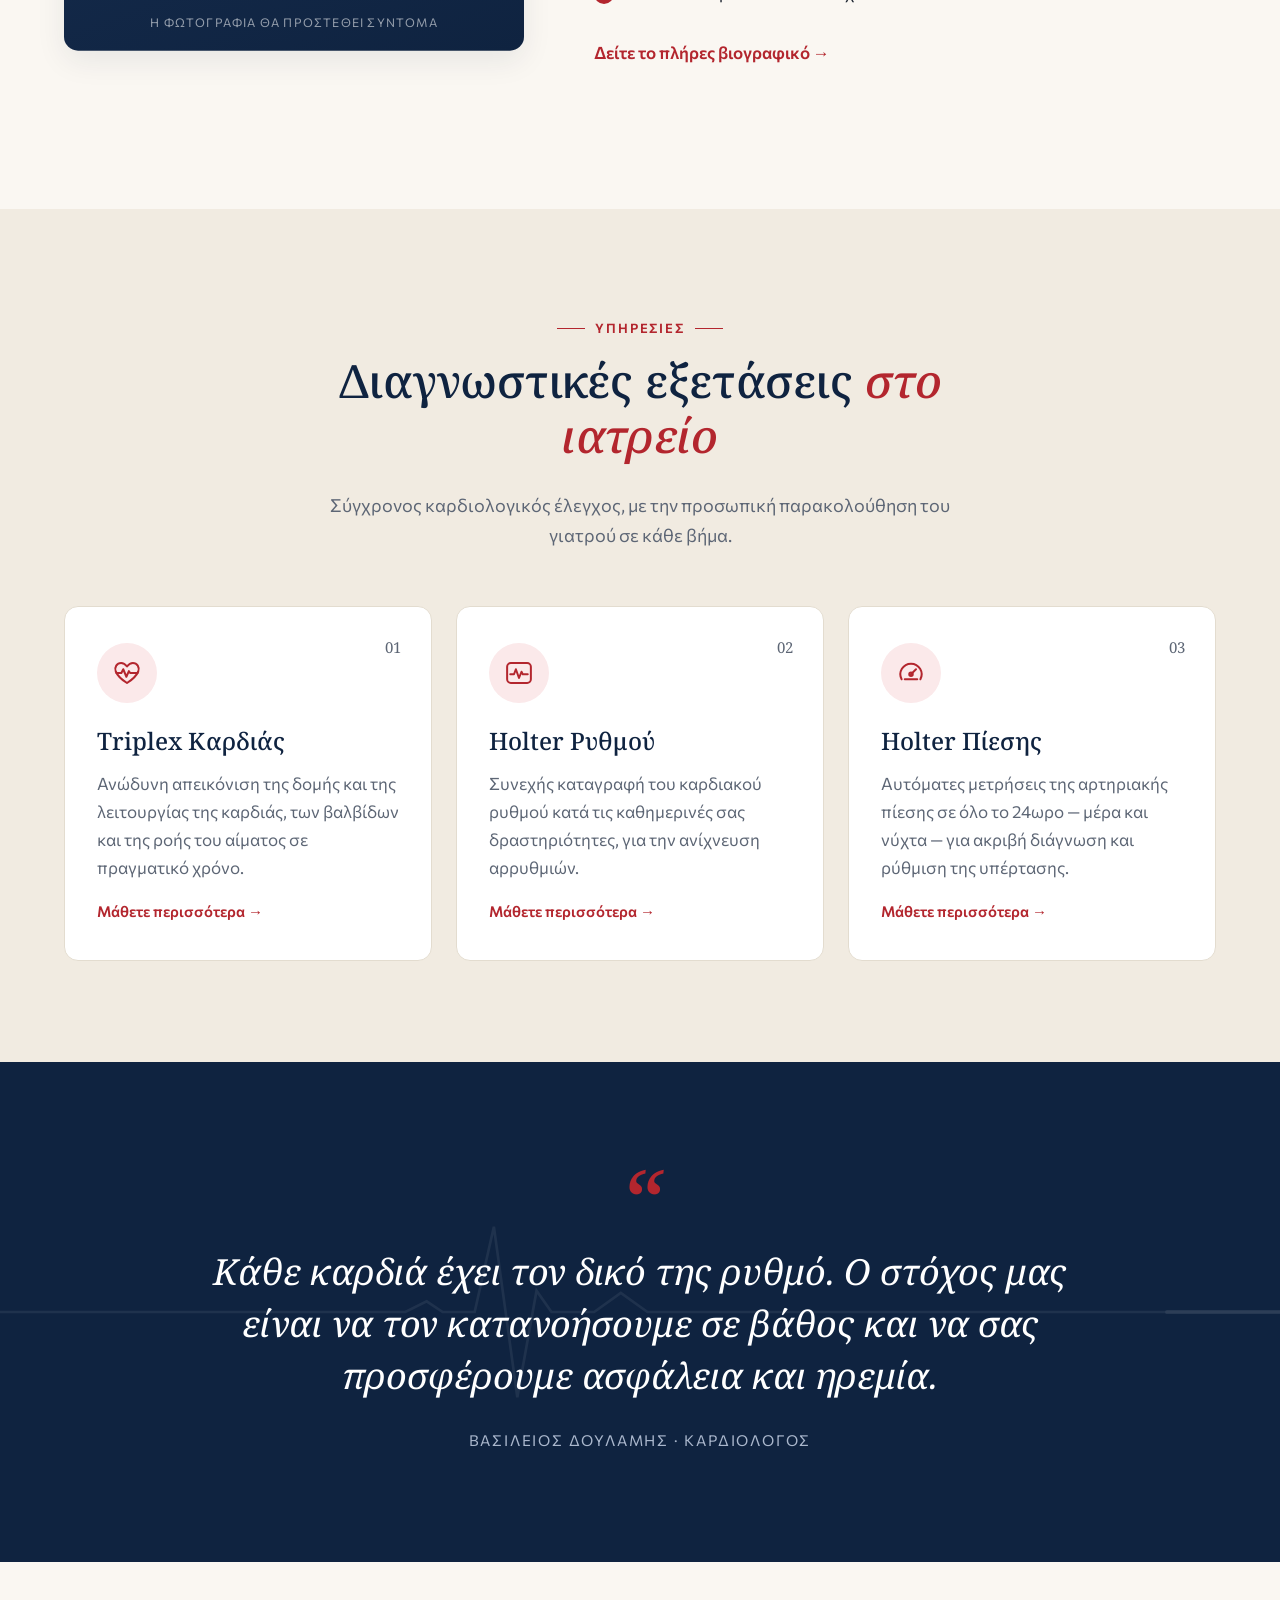
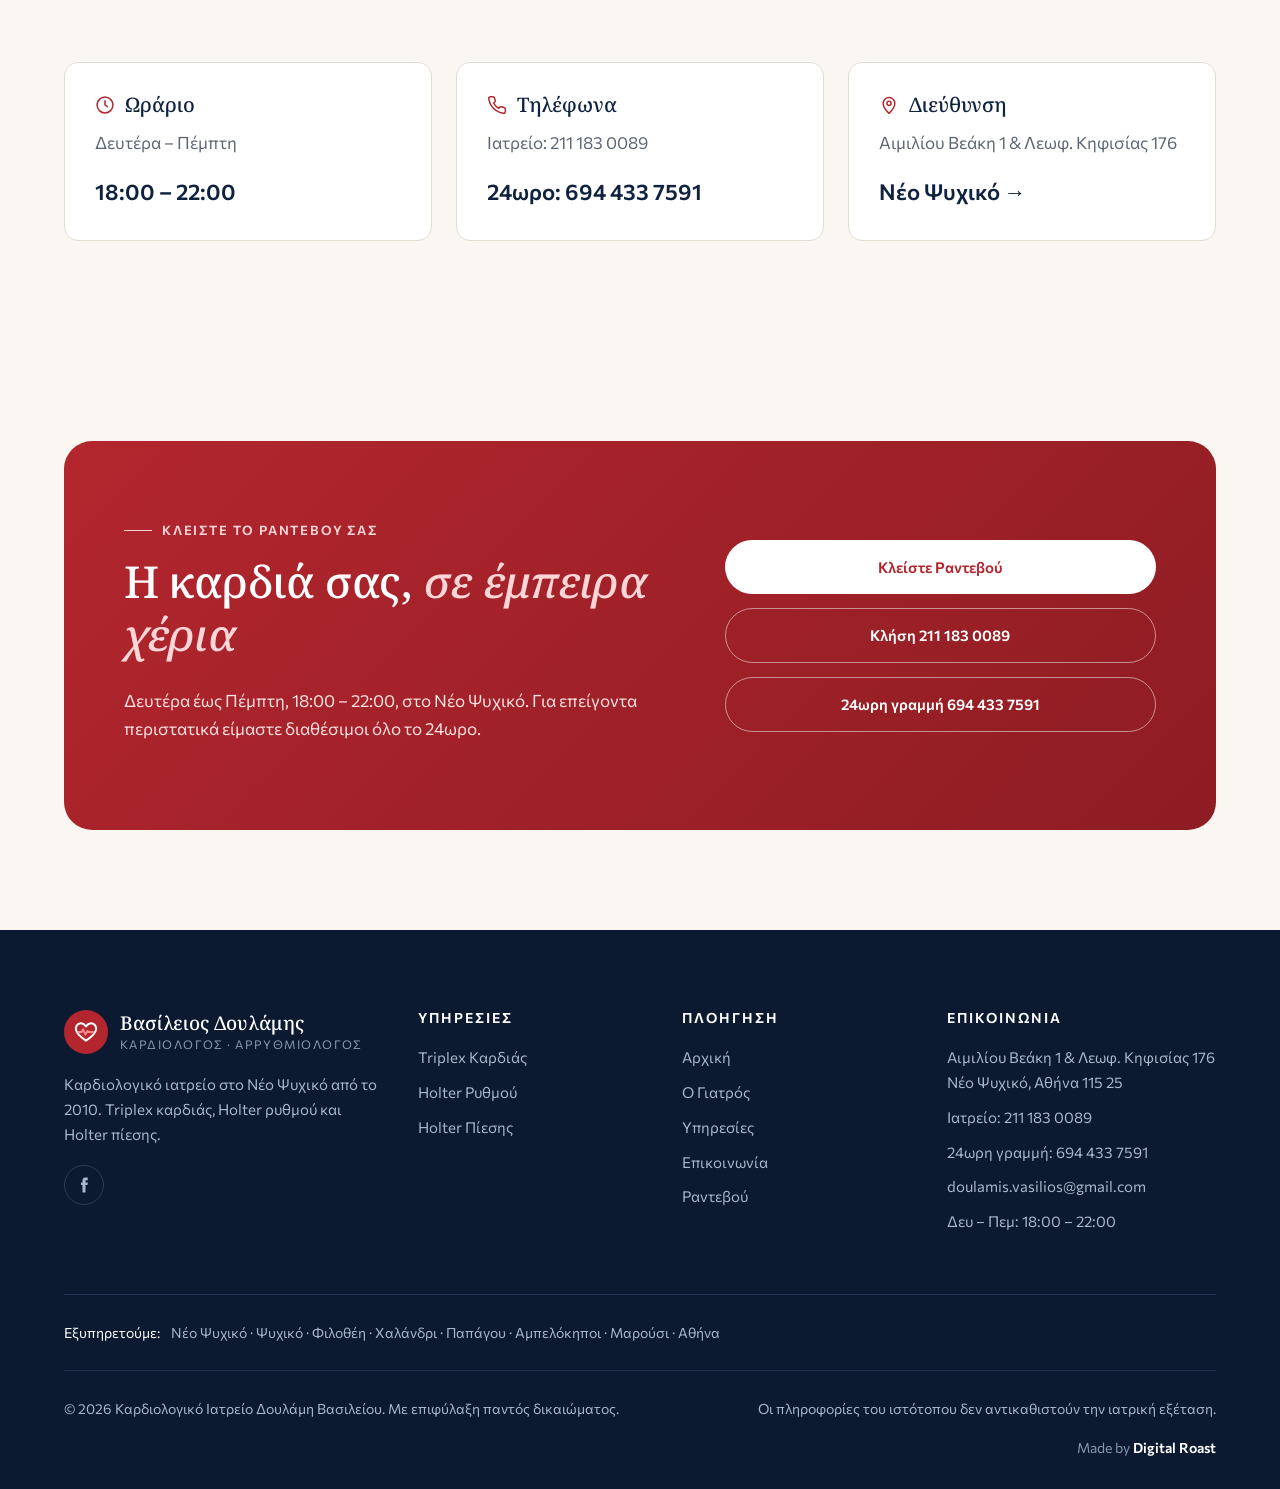
==== commit b2ca8d9c: "Add scroll animations and interactive effects; fix mobile menu - Staggered reveal animations, hero e" ====
--- a/index.html
+++ b/index.html
@@ -67,7 +67,7 @@
       </div>
     </div>
     <div class="hero-visual">
-      <svg class="ecg-bg" viewBox="0 0 1200 200" preserveAspectRatio="none" aria-hidden="true"><path d="M0 100 H380 l20 -10 l15 10 h30 l18 -80 l22 160 l18 -100 l14 20 h40 l25 -18 l25 18 H1200" fill="none" stroke="#b3262e" stroke-width="2.5"/></svg>
+      <svg class="ecg-bg" viewBox="0 0 1200 200" preserveAspectRatio="none" aria-hidden="true"><path class="ecg-base" pathLength="1" d="M0 100 H380 l20 -10 l15 10 h30 l18 -80 l22 160 l18 -100 l14 20 h40 l25 -18 l25 18 H1200" fill="none" stroke="#b3262e" stroke-width="2.5"/><path class="ecg-pulse" pathLength="1" d="M0 100 H380 l20 -10 l15 10 h30 l18 -80 l22 160 l18 -100 l14 20 h40 l25 -18 l25 18 H1200" fill="none" stroke="#b3262e" stroke-width="3.5" stroke-linecap="round"/></svg>
       <div class="photo"><span class="monogram">ΒΔ</span><span class="ph-note">Η φωτογραφία θα προστεθεί σύντομα</span></div>
       <div class="photo-badge">
         <span class="dot"><svg viewBox="0 0 24 24" fill="none" stroke="#b3262e" stroke-width="1.6" stroke-linecap="round" stroke-linejoin="round"><path d="M12 20s-7-4.4-9-9.2C1.7 7.4 3.9 4 7.3 4c2 0 3.4 1.1 4.7 2.8C13.3 5.1 14.7 4 16.7 4c3.4 0 5.6 3.4 4.3 6.8C19 15.6 12 20 12 20z"/><path d="M3.5 12h4l1.5-3 2.5 6 2-4.5 1 1.5h6"/></svg></span>
@@ -130,7 +130,7 @@
 </section>
 
 <section class="quote">
-  <svg class="ecg-bg" viewBox="0 0 1200 200" preserveAspectRatio="none" aria-hidden="true"><path d="M0 100 H380 l20 -10 l15 10 h30 l18 -80 l22 160 l18 -100 l14 20 h40 l25 -18 l25 18 H1200" fill="none" stroke="#ffffff" stroke-width="2.5"/></svg>
+  <svg class="ecg-bg" viewBox="0 0 1200 200" preserveAspectRatio="none" aria-hidden="true"><path class="ecg-base" pathLength="1" d="M0 100 H380 l20 -10 l15 10 h30 l18 -80 l22 160 l18 -100 l14 20 h40 l25 -18 l25 18 H1200" fill="none" stroke="#ffffff" stroke-width="2.5"/><path class="ecg-pulse" pathLength="1" d="M0 100 H380 l20 -10 l15 10 h30 l18 -80 l22 160 l18 -100 l14 20 h40 l25 -18 l25 18 H1200" fill="none" stroke="#ffffff" stroke-width="3.5" stroke-linecap="round"/></svg>
   <div class="container">
     <blockquote class="reveal">Κάθε καρδιά έχει τον δικό της ρυθμό. Ο στόχος μας είναι να τον κατανοήσουμε σε βάθος και να σας προσφέρουμε ασφάλεια και ηρεμία.
       <cite>Βασίλειος Δουλάμης · Καρδιολόγος</cite>
--- a/css/style.css
+++ b/css/style.css
@@ -69,10 +69,16 @@
 
 .site-header {
   position: sticky; top: 0; z-index: 100;
+  border-bottom: 1px solid var(--line);
+  transition: box-shadow .3s;
+}
+/* Blur lives on a pseudo-element so the fixed mobile menu isn't contained by the header */
+.site-header::before {
+  content: ""; position: absolute; inset: 0; z-index: -1;
   background: rgba(250, 247, 242, .94);
   backdrop-filter: blur(10px);
-  border-bottom: 1px solid var(--line);
-}
+}
+.site-header.scrolled { box-shadow: 0 8px 28px rgba(15, 35, 64, .08); }
 .site-header .container { display: flex; align-items: center; justify-content: space-between; height: 80px; }
 .logo { display: flex; align-items: center; gap: 12px; text-decoration: none; }
 .logo-mark {
@@ -333,7 +339,7 @@
 @media (max-width: 900px) {
   .nav-toggle { display: block; }
   .main-nav {
-    position: fixed; inset: 80px 0 0 0; background: var(--cream);
+    position: fixed; top: var(--nav-top, 80px); left: 0; right: 0; bottom: 0; background: var(--cream);
     padding: 20px 24px; overflow-y: auto;
     transform: translateX(100%); transition: transform .3s ease;
   }
@@ -368,3 +374,138 @@
 .footer-bottom .credit { margin-left: auto; color: #8796ad; }
 .footer-bottom .credit strong { color: #fff; font-weight: 600; }
 .footer-bottom .credit:hover strong { color: var(--red); }
+
+/* ===== Motion & interactivity ===== */
+:root { --ease: cubic-bezier(.2, .7, .2, 1); }
+
+/* Scroll progress bar */
+.scroll-progress {
+  position: fixed; top: 0; left: 0; right: 0; height: 3px; z-index: 300;
+  background: linear-gradient(90deg, var(--red), #e2555c);
+  transform-origin: 0 50%; transform: scaleX(0);
+}
+
+/* Reveal variants + stagger */
+.reveal { transition: opacity .8s var(--ease), transform .8s var(--ease); transition-delay: var(--d, 0s); }
+.reveal[data-anim="left"] { transform: translateX(-48px); }
+.reveal[data-anim="right"] { transform: translateX(48px); }
+.reveal[data-anim="zoom"] { transform: scale(.94); }
+.reveal.visible { transform: none; }
+
+/* Hero entrance on load */
+@keyframes rise { from { opacity: 0; transform: translateY(28px); } to { opacity: 1; transform: none; } }
+@keyframes pop { from { opacity: 0; transform: scale(.92); } to { opacity: 1; transform: none; } }
+.hero .container > div:first-child > *,
+.page-hero .container > * { animation: rise .9s var(--ease) both; }
+.hero .container > div:first-child > :nth-child(2), .page-hero .container > :nth-child(2) { animation-delay: .1s; }
+.hero .container > div:first-child > :nth-child(3), .page-hero .container > :nth-child(3) { animation-delay: .2s; }
+.hero .container > div:first-child > :nth-child(4), .page-hero .container > :nth-child(4) { animation-delay: .3s; }
+.hero .container > div:first-child > :nth-child(5), .page-hero .container > :nth-child(5) { animation-delay: .4s; }
+.hero-visual { animation: pop 1.1s .25s var(--ease) both; }
+@keyframes float { 50% { transform: translateY(-10px); } }
+.photo-badge { animation: float 5s ease-in-out infinite; }
+
+/* ECG line: draws in, then a pulse travels along it like a monitor */
+@keyframes ecgDraw { to { stroke-dashoffset: 0; } }
+@keyframes ecgPulse { to { stroke-dashoffset: -1; } }
+.ecg-bg .ecg-base { stroke-dasharray: 1; stroke-dashoffset: 1; animation: ecgDraw 2.6s .3s ease-out forwards; opacity: .55; }
+.ecg-bg .ecg-pulse { stroke-dasharray: .07 .93; animation: ecgPulse 3.2s 2.4s linear infinite; stroke-dashoffset: .07; }
+
+/* Heartbeat */
+@keyframes beat { 0%, 60%, 100% { transform: scale(1); } 15% { transform: scale(1.14); } 30% { transform: scale(.98); } 45% { transform: scale(1.08); } }
+.logo-mark svg { animation: beat 1.8s ease-in-out infinite; }
+.card:hover .icon svg, .contact-list li:hover .ic svg, .info-box:hover h3 svg { animation: beat 1.2s ease-in-out infinite; }
+
+/* Card spotlight + tilt (tilt set from JS) */
+.card { transform-style: preserve-3d; will-change: transform; }
+.card::after {
+  content: ""; position: absolute; inset: 0; border-radius: inherit; pointer-events: none;
+  background: radial-gradient(360px circle at var(--mx, 50%) var(--my, 50%), rgba(179, 38, 46, .09), transparent 60%);
+  opacity: 0; transition: opacity .3s;
+}
+.card:hover::after { opacity: 1; }
+.card .icon { transition: transform .4s var(--ease), background .3s; }
+.card:hover .icon { transform: translateZ(30px); background: #f8d7d9; }
+.card .more { transition: letter-spacing .3s; }
+.card:hover .more { letter-spacing: .02em; }
+
+/* Info boxes, aside, contact rows */
+.info-box { transition: transform .3s var(--ease), box-shadow .3s; }
+.info-box:hover { transform: translateY(-6px); box-shadow: var(--shadow); }
+.contact-list li { transition: transform .3s var(--ease); }
+.contact-list li:hover { transform: translateX(6px); }
+
+/* Button shine sweep */
+.btn-primary { position: relative; overflow: hidden; isolation: isolate; }
+.btn-primary::after {
+  content: ""; position: absolute; top: 0; bottom: 0; left: -60%; width: 40%; z-index: -1;
+  background: linear-gradient(100deg, transparent, rgba(255, 255, 255, .35), transparent);
+  transform: skewX(-20deg); transition: left .6s var(--ease);
+}
+.btn-primary:hover::after { left: 120%; }
+
+/* Animated nav underline (desktop) */
+@media (min-width: 901px) {
+  .main-nav > ul > li > a:not(.nav-cta) { position: relative; }
+  .main-nav > ul > li > a:not(.nav-cta)::before {
+    content: ""; position: absolute; left: 14px; right: 14px; bottom: 4px; height: 1.5px;
+    background: var(--red); transform: scaleX(0); transform-origin: right; transition: transform .35s var(--ease);
+  }
+  .main-nav > ul > li > a:not(.nav-cta):hover::before,
+  .main-nav > ul > li > a[aria-current="page"]::before { transform: scaleX(1); transform-origin: left; }
+}
+
+/* Mobile menu items slide in */
+@media (max-width: 900px) {
+  .main-nav > ul > li { opacity: 0; transform: translateX(24px); transition: opacity .4s, transform .4s var(--ease); }
+  .nav-open .main-nav > ul > li { opacity: 1; transform: none; }
+  .nav-open .main-nav > ul > li:nth-child(2) { transition-delay: .05s; }
+  .nav-open .main-nav > ul > li:nth-child(3) { transition-delay: .1s; }
+  .nav-open .main-nav > ul > li:nth-child(4) { transition-delay: .15s; }
+  .nav-open .main-nav > ul > li:nth-child(5) { transition-delay: .2s; }
+  .nav-open { overflow: hidden; }
+}
+
+/* Ticker pauses on hover */
+.ticker:hover .ticker-track { animation-play-state: paused; }
+
+/* Quote: words light up one by one */
+.quote blockquote .w { opacity: .15; transition: opacity .5s; transition-delay: calc(var(--i) * 45ms + .2s); }
+.quote blockquote.visible .w { opacity: 1; }
+
+/* Timeline fills as you scroll */
+.timeline::after {
+  content: ""; position: absolute; left: 90px; top: 8px; width: 2px; margin-left: -.5px;
+  height: calc((100% - 16px) * var(--p, 0)); background: var(--red);
+}
+.timeline li::before { transition: transform .4s var(--ease); }
+.timeline li.visible::before { transform: scale(1.25); }
+@media (max-width: 640px) { .timeline::after { left: 6px; } }
+
+/* FAQ */
+@keyframes fadeDown { from { opacity: 0; transform: translateY(-8px); } to { opacity: 1; transform: none; } }
+.faq details[open] p { animation: fadeDown .35s var(--ease); }
+.faq summary::after { transition: transform .3s; }
+.faq details { transition: border-color .3s, box-shadow .3s; }
+.faq details:hover { border-color: #d9c9b6; }
+.faq details[open] { box-shadow: var(--shadow); border-color: transparent; }
+
+/* Back to top */
+.to-top {
+  position: fixed; right: 18px; bottom: 18px; z-index: 90;
+  width: 48px; height: 48px; border-radius: 50%; border: 0; cursor: pointer;
+  background: var(--navy); color: #fff; display: grid; place-items: center;
+  box-shadow: var(--shadow); opacity: 0; transform: translateY(16px); pointer-events: none;
+  transition: opacity .3s, transform .3s var(--ease), background .2s;
+}
+.to-top.show { opacity: 1; transform: none; pointer-events: auto; }
+.to-top:hover { background: var(--red); }
+@media (max-width: 900px) { .to-top { bottom: 88px; right: 23px; } }
+
+/* Floating call button pulse ring */
+@keyframes ring { from { box-shadow: 0 0 0 0 rgba(179, 38, 46, .5); } to { box-shadow: 0 0 0 18px rgba(179, 38, 46, 0); } }
+.fab-call { animation: ring 2s infinite; }
+
+@media (prefers-reduced-motion: reduce) {
+  *, *::before, *::after { animation-duration: .01ms !important; animation-iteration-count: 1 !important; transition-duration: .01ms !important; transition-delay: 0s !important; }
+}
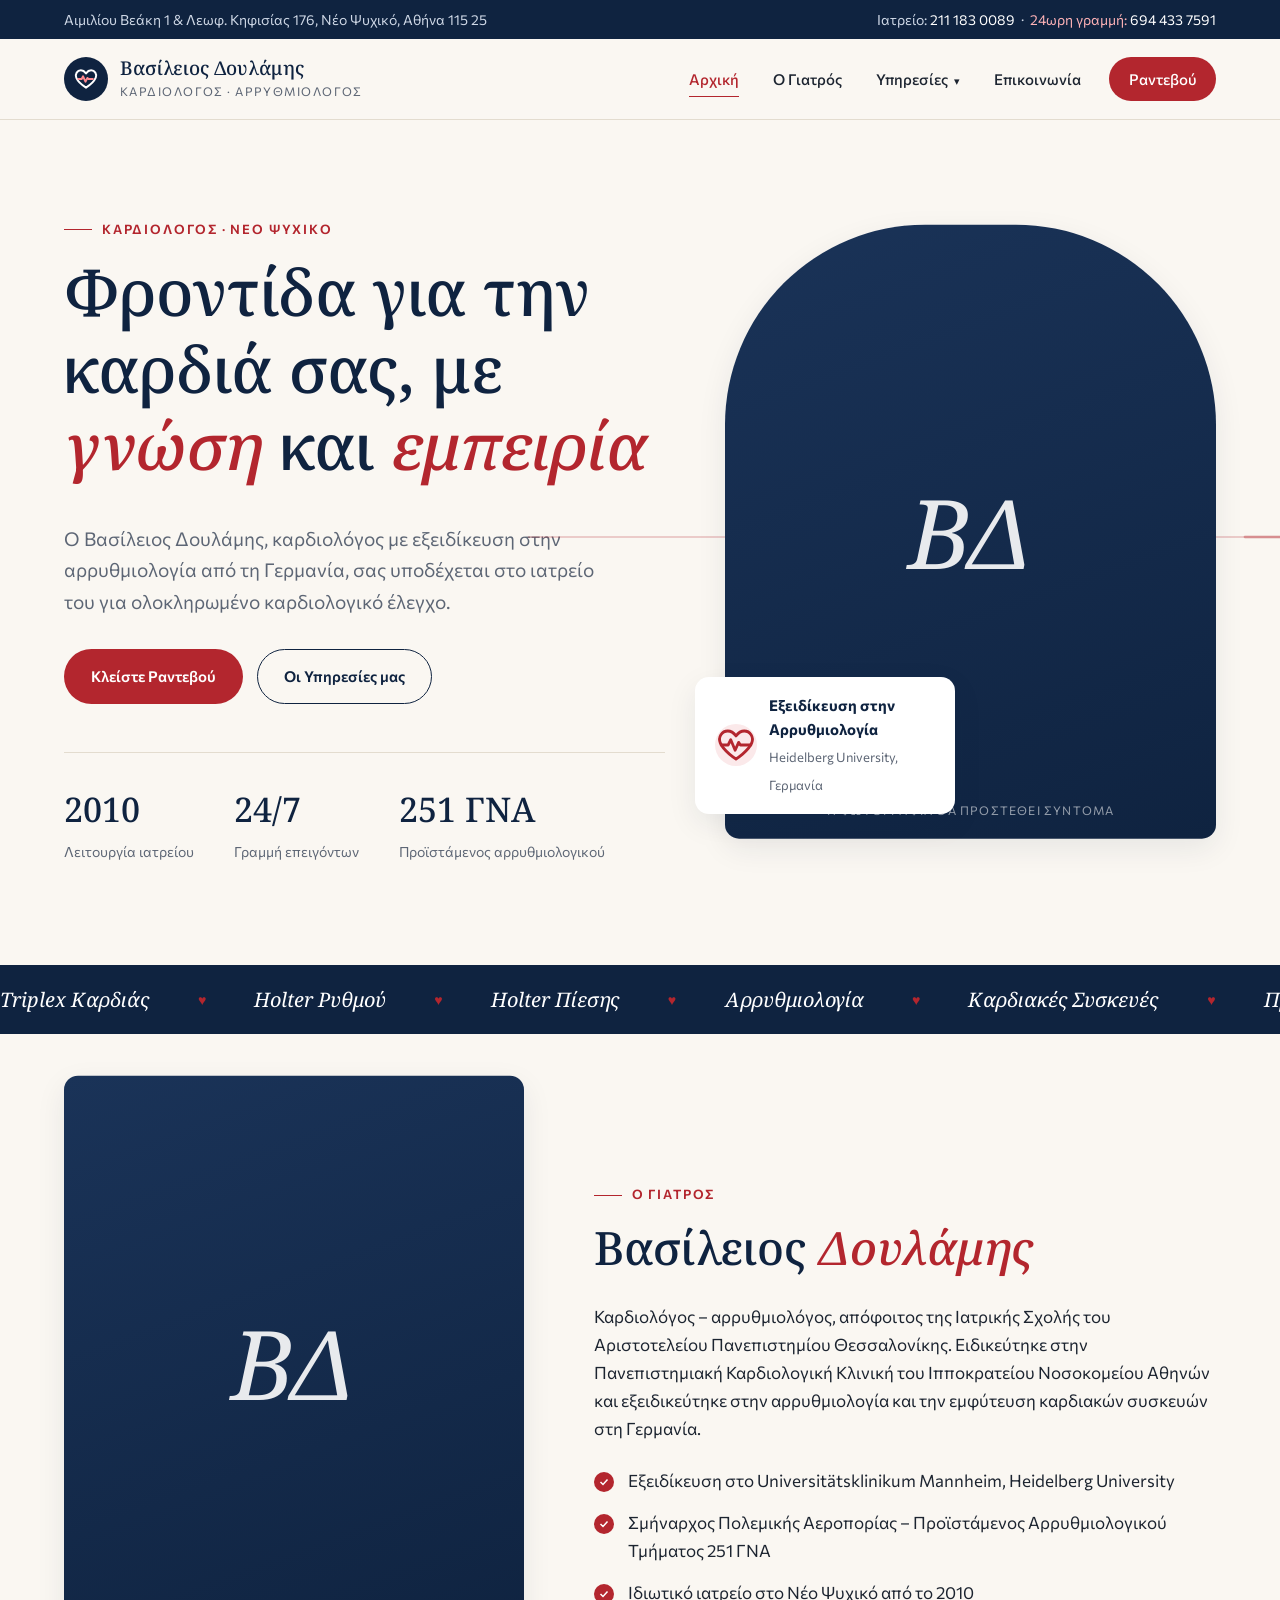
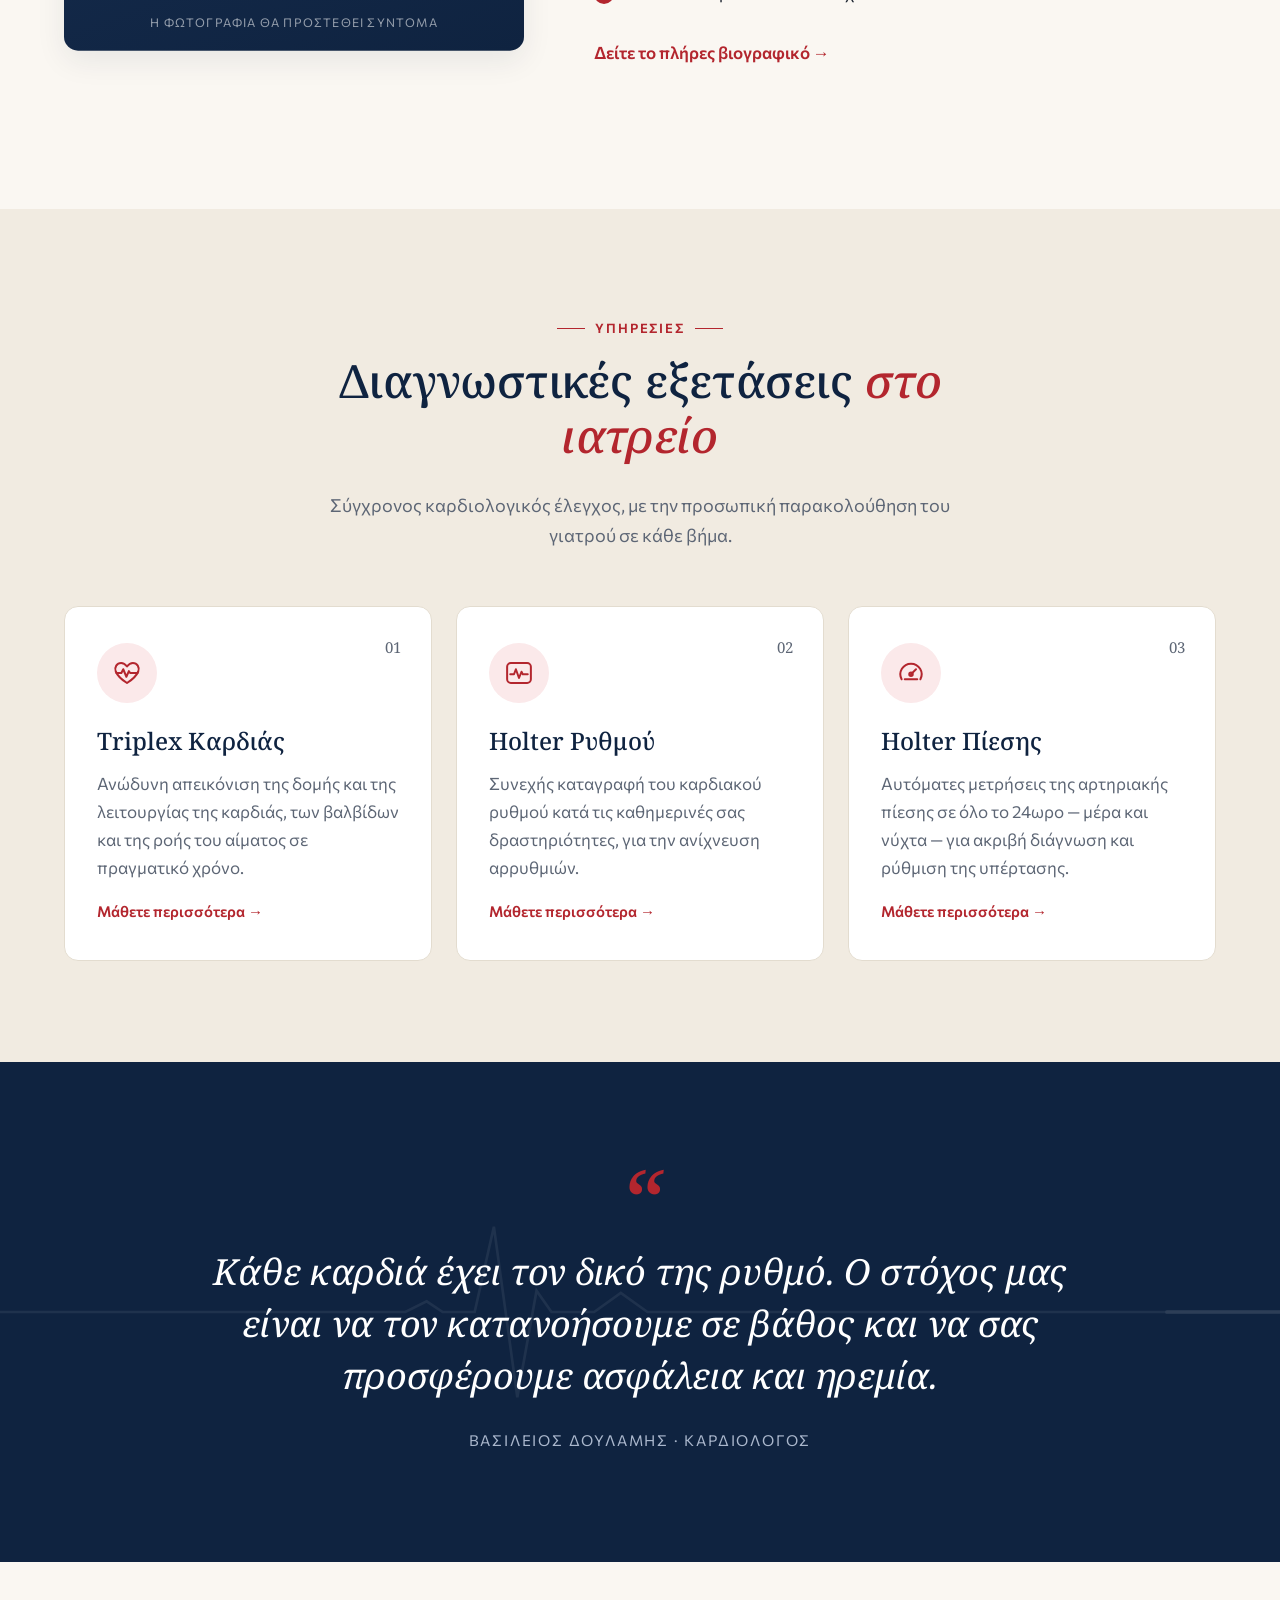
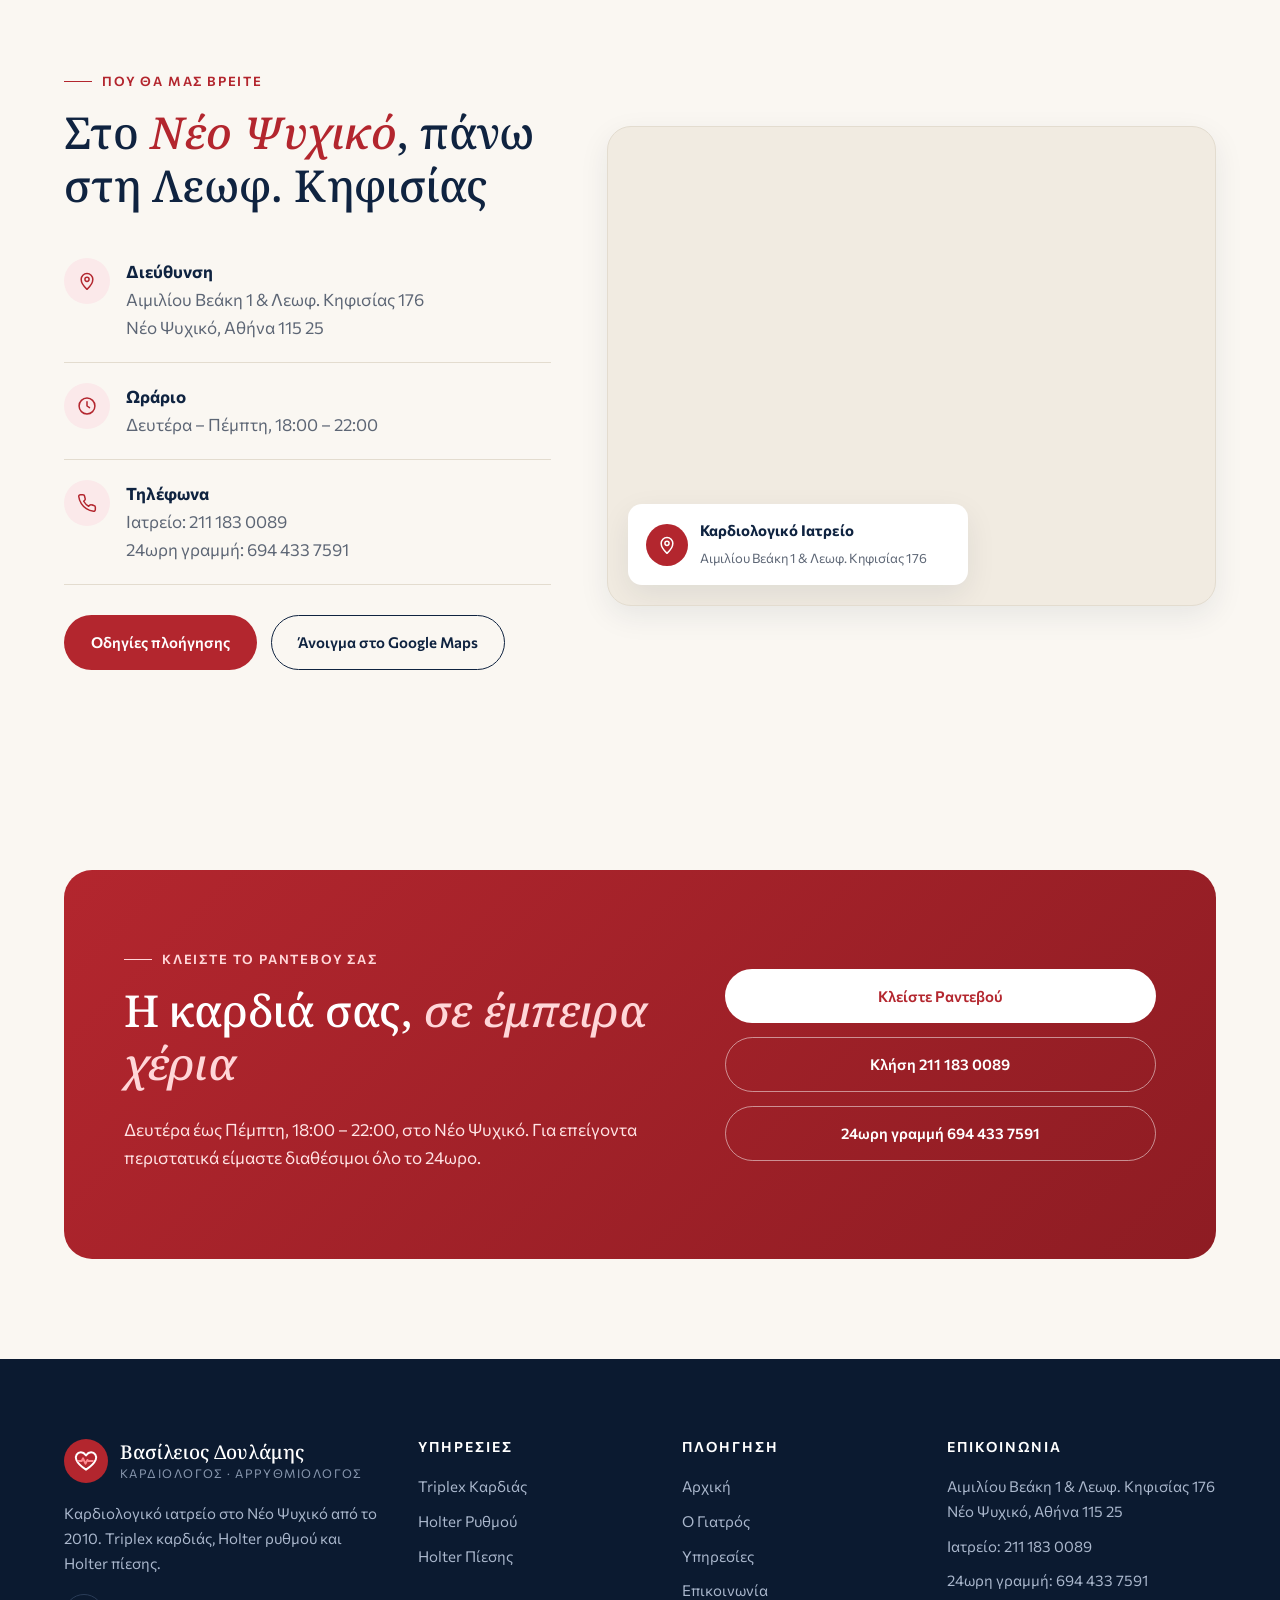
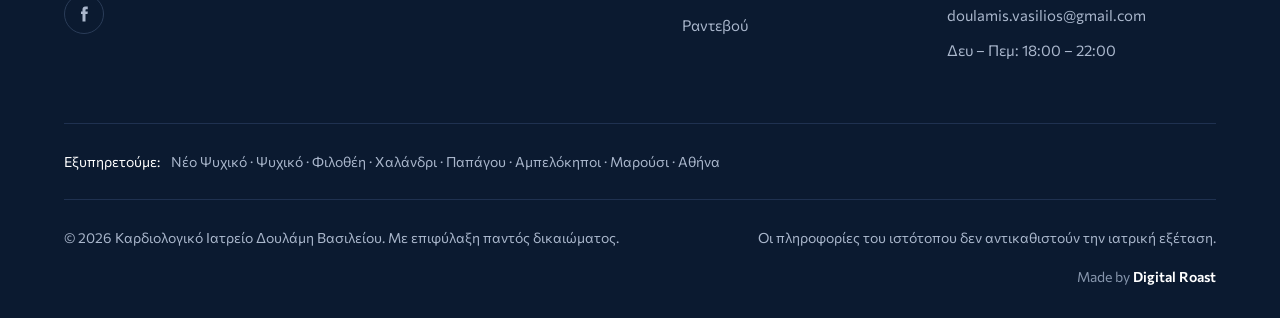
==== commit 5fd8d7a6: "Add 'Πού θα μας βρείτε' location section with Google Map and directions Co-Authored-By: Claude Opus " ====
--- a/index.html
+++ b/index.html
@@ -138,24 +138,24 @@
   </div>
 </section>
 
-<section class="section">
-  <div class="container">
-    <div class="info-grid">
-      <div class="info-box reveal">
-        <h3><svg width="20" height="20" viewBox="0 0 24 24" fill="none" stroke="#b3262e" stroke-width="1.8" stroke-linecap="round" stroke-linejoin="round"><circle cx="12" cy="12" r="9.5"/><path d="M12 7v5l3 2"/></svg> Ωράριο</h3>
-        <p>Δευτέρα – Πέμπτη</p>
-        <span class="big">18:00 – 22:00</span>
-      </div>
-      <div class="info-box reveal">
-        <h3><svg width="20" height="20" viewBox="0 0 24 24" fill="none" stroke="#b3262e" stroke-width="1.8" stroke-linecap="round" stroke-linejoin="round"><path d="M22 16.9v3a2 2 0 0 1-2.2 2 19.8 19.8 0 0 1-8.6-3.1 19.5 19.5 0 0 1-6-6A19.8 19.8 0 0 1 2.1 4.2 2 2 0 0 1 4.1 2h3a2 2 0 0 1 2 1.7c.1 1 .4 1.9.7 2.8a2 2 0 0 1-.5 2.1L8 9.9a16 16 0 0 0 6 6l1.3-1.3a2 2 0 0 1 2.1-.4c.9.3 1.8.6 2.8.7a2 2 0 0 1 1.7 2z"/></svg> Τηλέφωνα</h3>
-        <p>Ιατρείο: <a href="tel:+302111830089">211 183 0089</a></p>
-        <a class="big" href="tel:+306944337591">24ωρο: 694 433 7591</a>
-      </div>
-      <div class="info-box reveal">
-        <h3><svg width="20" height="20" viewBox="0 0 24 24" fill="none" stroke="#b3262e" stroke-width="1.8" stroke-linecap="round" stroke-linejoin="round"><path d="M12 22s7-6.2 7-12a7 7 0 1 0-14 0c0 5.8 7 12 7 12z"/><circle cx="12" cy="10" r="2.5"/></svg> Διεύθυνση</h3>
-        <p>Αιμιλίου Βεάκη 1 & Λεωφ. Κηφισίας 176</p>
-        <a class="big" href="https://www.google.com/maps/search/?api=1&query=%CE%91%CE%B9%CE%BC%CE%B9%CE%BB%CE%AF%CE%BF%CF%85+%CE%92%CE%B5%CE%AC%CE%BA%CE%B7+1+%CE%9D%CE%AD%CE%BF+%CE%A8%CF%85%CF%87%CE%B9%CE%BA%CF%8C" target="_blank" rel="noopener">Νέο Ψυχικό →</a>
-      </div>
+<section class="section" id="location">
+  <div class="container location">
+    <div class="location-info">
+      <span class="eyebrow">Πού θα μας βρείτε</span>
+      <h2>Στο <em>Νέο Ψυχικό</em>, πάνω στη Λεωφ. Κηφισίας</h2>
+      <ul class="contact-list">
+        <li><span class="ic"><svg width="20" height="20" viewBox="0 0 24 24" fill="none" stroke="#b3262e" stroke-width="1.8" stroke-linecap="round" stroke-linejoin="round"><path d="M12 22s7-6.2 7-12a7 7 0 1 0-14 0c0 5.8 7 12 7 12z"/><circle cx="12" cy="10" r="2.5"/></svg></span><div><strong>Διεύθυνση</strong><a href="https://www.google.com/maps/search/?api=1&query=%CE%91%CE%B9%CE%BC%CE%B9%CE%BB%CE%AF%CE%BF%CF%85+%CE%92%CE%B5%CE%AC%CE%BA%CE%B7+1+%CE%9D%CE%AD%CE%BF+%CE%A8%CF%85%CF%87%CE%B9%CE%BA%CF%8C" target="_blank" rel="noopener">Αιμιλίου Βεάκη 1 & Λεωφ. Κηφισίας 176<br>Νέο Ψυχικό, Αθήνα 115 25</a></div></li>
+        <li><span class="ic"><svg width="20" height="20" viewBox="0 0 24 24" fill="none" stroke="#b3262e" stroke-width="1.8" stroke-linecap="round" stroke-linejoin="round"><circle cx="12" cy="12" r="9.5"/><path d="M12 7v5l3 2"/></svg></span><div><strong>Ωράριο</strong><span>Δευτέρα – Πέμπτη, 18:00 – 22:00</span></div></li>
+        <li><span class="ic"><svg width="20" height="20" viewBox="0 0 24 24" fill="none" stroke="#b3262e" stroke-width="1.8" stroke-linecap="round" stroke-linejoin="round"><path d="M22 16.9v3a2 2 0 0 1-2.2 2 19.8 19.8 0 0 1-8.6-3.1 19.5 19.5 0 0 1-6-6A19.8 19.8 0 0 1 2.1 4.2 2 2 0 0 1 4.1 2h3a2 2 0 0 1 2 1.7c.1 1 .4 1.9.7 2.8a2 2 0 0 1-.5 2.1L8 9.9a16 16 0 0 0 6 6l1.3-1.3a2 2 0 0 1 2.1-.4c.9.3 1.8.6 2.8.7a2 2 0 0 1 1.7 2z"/></svg></span><div><strong>Τηλέφωνα</strong><a href="tel:+302111830089">Ιατρείο: 211 183 0089</a><br><a href="tel:+306944337591">24ωρη γραμμή: 694 433 7591</a></div></li>
+      </ul>
+      <div class="hero-actions">
+        <a class="btn btn-primary" href="https://www.google.com/maps/dir/?api=1&destination=%CE%91%CE%B9%CE%BC%CE%B9%CE%BB%CE%AF%CE%BF%CF%85+%CE%92%CE%B5%CE%AC%CE%BA%CE%B7+1+%CE%9D%CE%AD%CE%BF+%CE%A8%CF%85%CF%87%CE%B9%CE%BA%CF%8C+11525" target="_blank" rel="noopener">Οδηγίες πλοήγησης</a>
+        <a class="btn btn-outline" href="https://www.google.com/maps/search/?api=1&query=%CE%91%CE%B9%CE%BC%CE%B9%CE%BB%CE%AF%CE%BF%CF%85+%CE%92%CE%B5%CE%AC%CE%BA%CE%B7+1+%CE%9D%CE%AD%CE%BF+%CE%A8%CF%85%CF%87%CE%B9%CE%BA%CF%8C" target="_blank" rel="noopener">Άνοιγμα στο Google Maps</a>
+      </div>
+    </div>
+    <div class="location-map">
+      <iframe src="https://www.google.com/maps?q=%CE%91%CE%B9%CE%BC%CE%B9%CE%BB%CE%AF%CE%BF%CF%85+%CE%92%CE%B5%CE%AC%CE%BA%CE%B7+1,+%CE%9D%CE%AD%CE%BF+%CE%A8%CF%85%CF%87%CE%B9%CE%BA%CF%8C+115+25&output=embed" loading="lazy" referrerpolicy="no-referrer-when-downgrade" title="Χάρτης – Καρδιολογικό Ιατρείο Δουλάμη, Νέο Ψυχικό"></iframe>
+      <div class="map-chip"><span class="ic"><svg width="20" height="20" viewBox="0 0 24 24" fill="none" stroke="#ffffff" stroke-width="1.8" stroke-linecap="round" stroke-linejoin="round"><path d="M12 22s7-6.2 7-12a7 7 0 1 0-14 0c0 5.8 7 12 7 12z"/><circle cx="12" cy="10" r="2.5"/></svg></span><div><strong>Καρδιολογικό Ιατρείο</strong><span>Αιμιλίου Βεάκη 1 & Λεωφ. Κηφισίας 176</span></div></div>
     </div>
   </div>
 </section>
--- a/css/style.css
+++ b/css/style.css
@@ -509,3 +509,28 @@
 @media (prefers-reduced-motion: reduce) {
   *, *::before, *::after { animation-duration: .01ms !important; animation-iteration-count: 1 !important; transition-duration: .01ms !important; transition-delay: 0s !important; }
 }
+
+/* ===== Location / map ===== */
+.location { display: grid; grid-template-columns: 1fr 1.25fr; gap: 56px; align-items: center; }
+.location h2 { font-size: clamp(30px, 3.6vw, 44px); }
+.location .contact-list { margin: 10px 0 30px; }
+.location-map {
+  position: relative; border-radius: 24px; overflow: hidden; min-height: 480px;
+  border: 1px solid var(--line); box-shadow: var(--shadow); background: var(--sand);
+}
+.location-map iframe { position: absolute; inset: 0; width: 100%; height: 100%; border: 0; }
+.map-chip {
+  position: absolute; left: 20px; bottom: 20px; right: 20px; max-width: 340px;
+  background: #fff; border-radius: var(--radius); padding: 14px 18px; box-shadow: var(--shadow);
+  display: flex; gap: 12px; align-items: center; pointer-events: none;
+}
+.map-chip .ic { width: 42px; height: 42px; border-radius: 50%; background: var(--red); display: grid; place-items: center; flex-shrink: 0; animation: ring 2s infinite; }
+.map-chip strong { display: block; color: var(--navy); font-size: 15px; }
+.map-chip span { font-size: 13px; color: var(--muted); }
+.map-head { display: flex; justify-content: space-between; align-items: center; gap: 20px; flex-wrap: wrap; margin-top: 70px; }
+.map-head h2 { font-size: clamp(28px, 3vw, 38px); margin: 0; }
+.map-head + .map { margin-top: 24px; }
+@media (max-width: 900px) {
+  .location { grid-template-columns: 1fr; gap: 36px; }
+  .location-map { min-height: 380px; }
+}
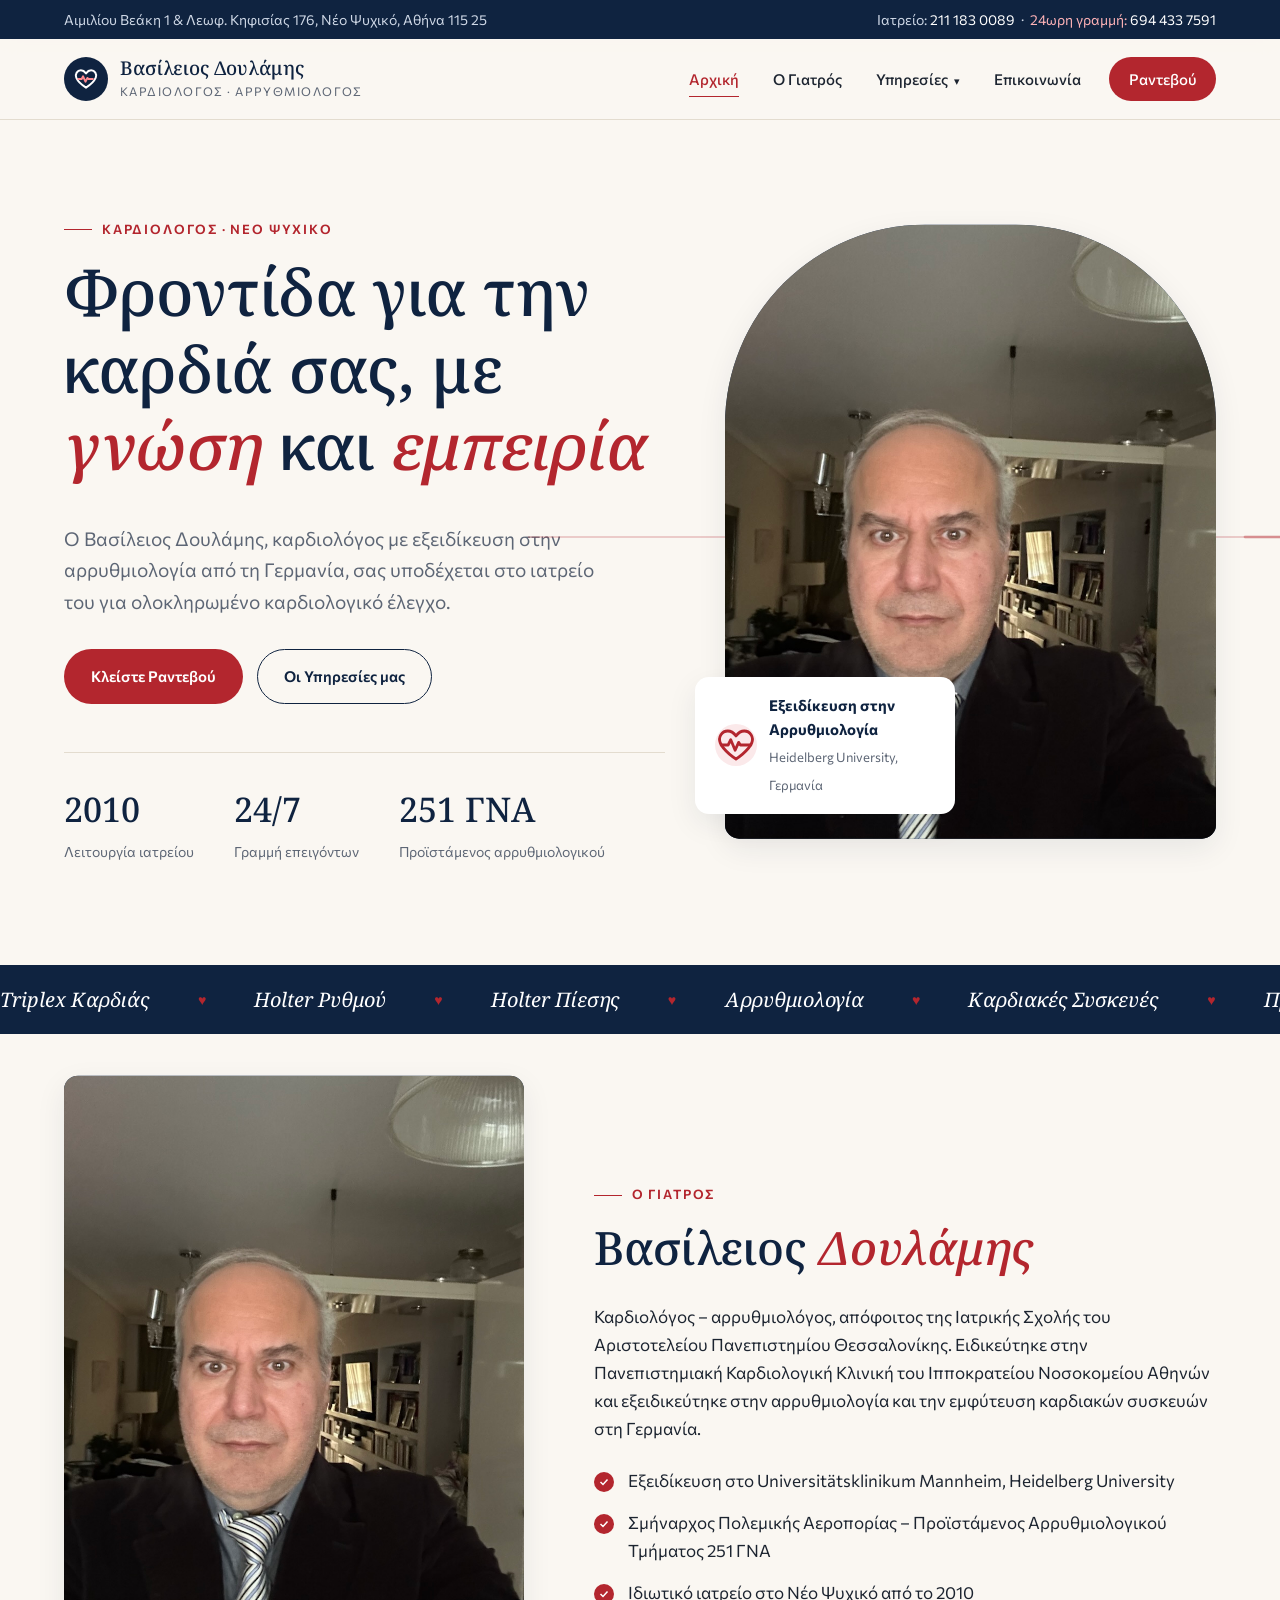
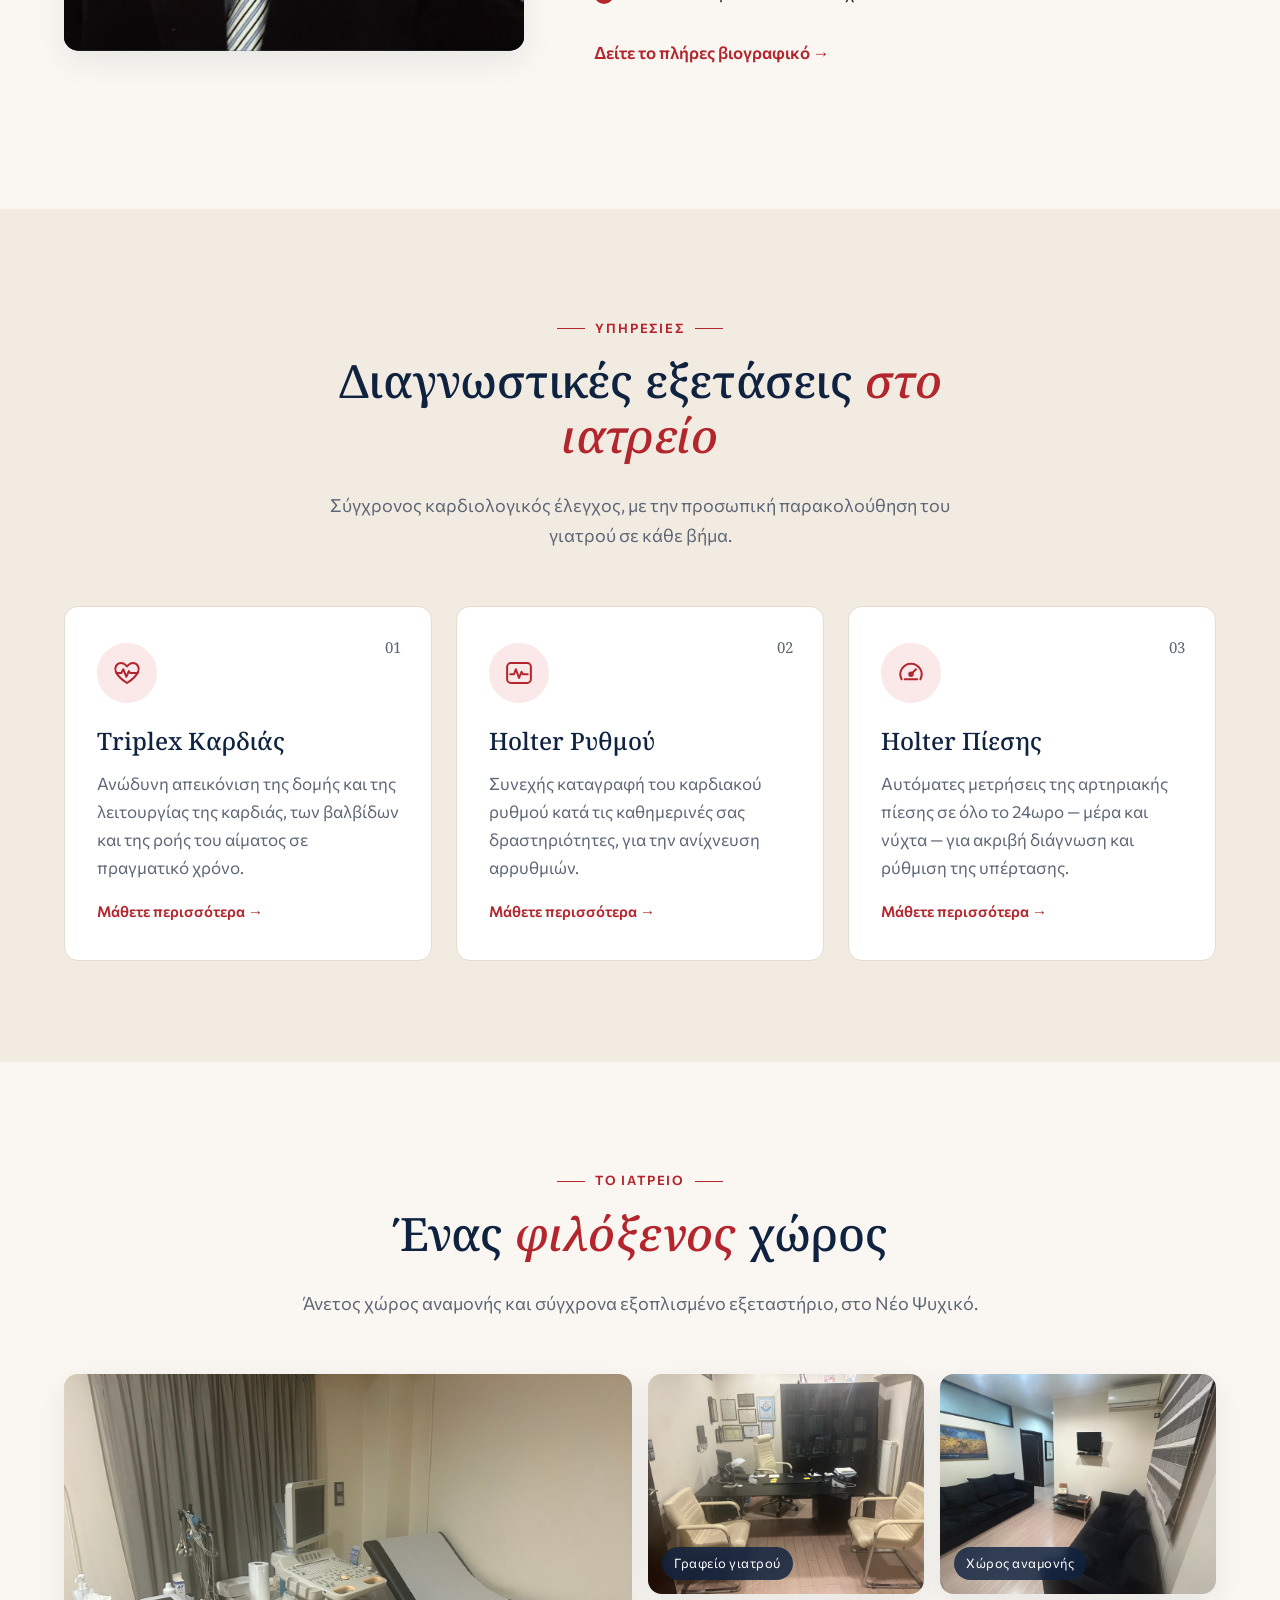
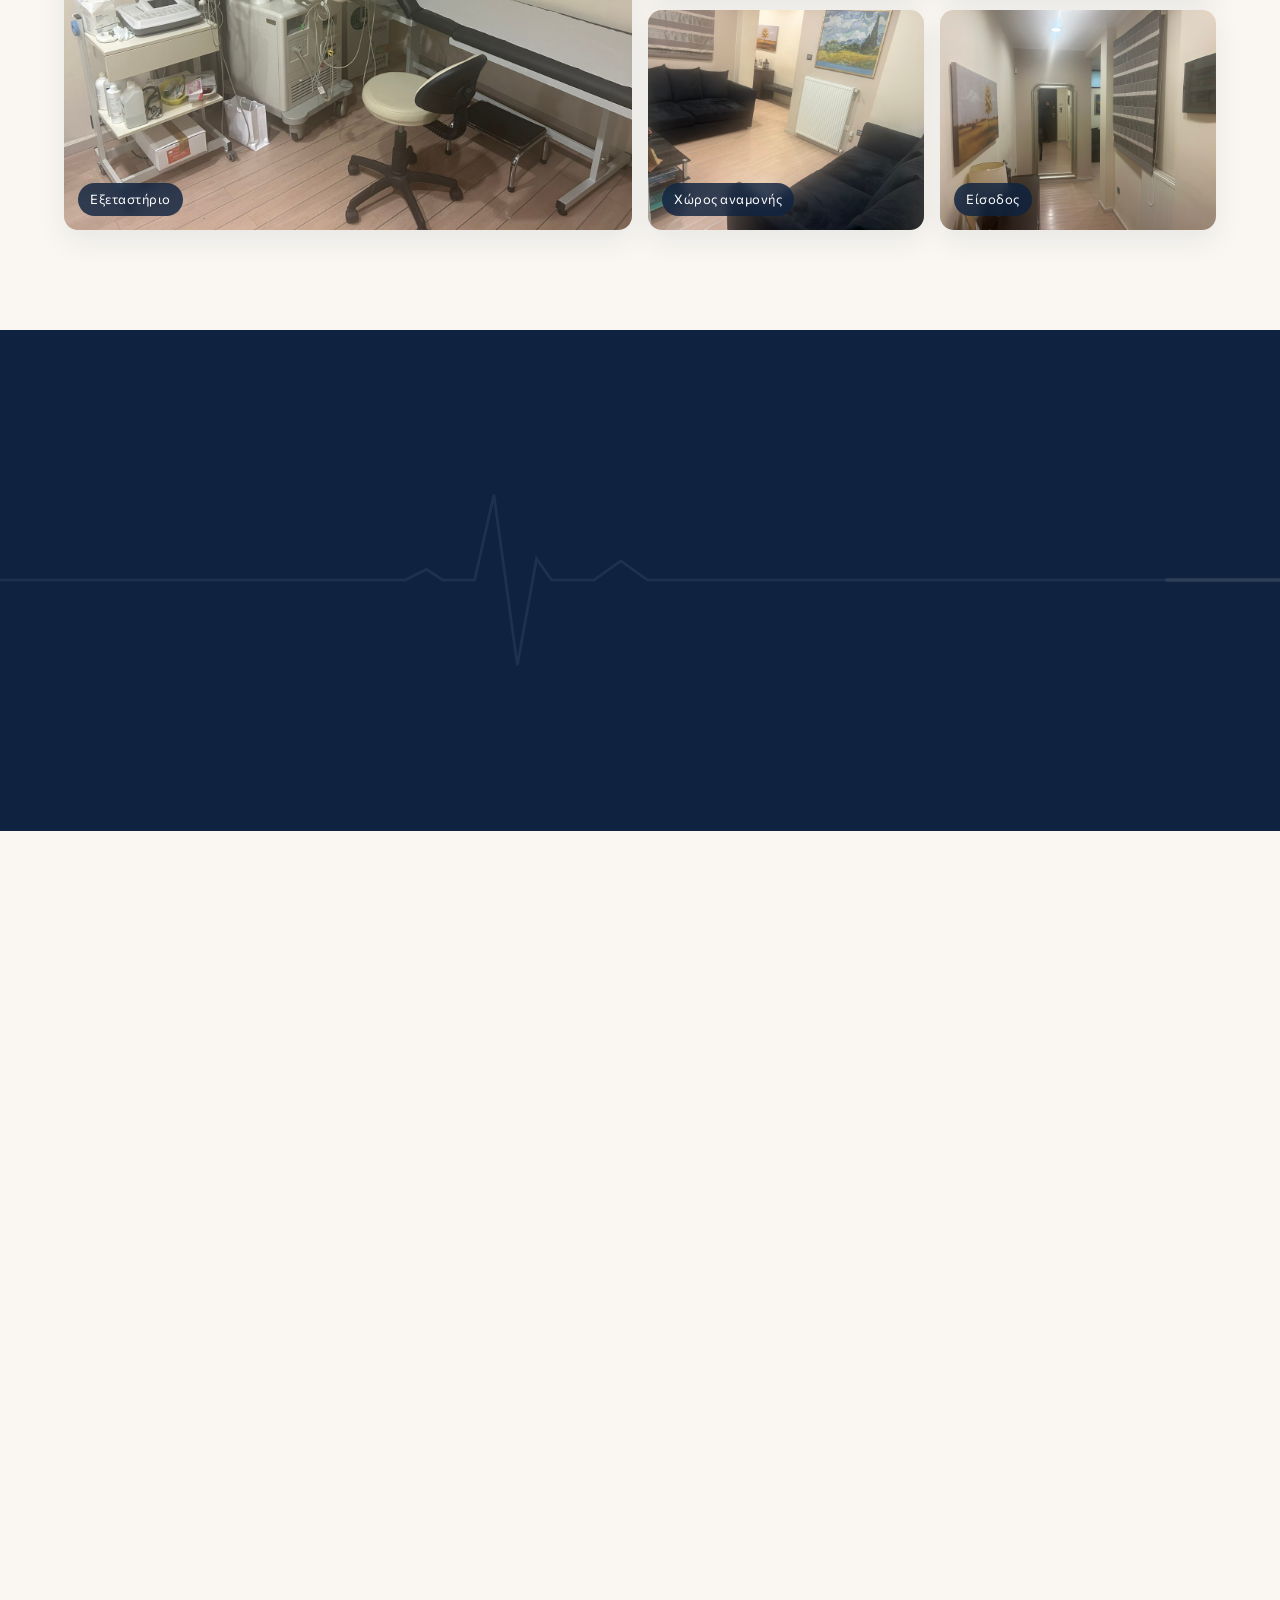
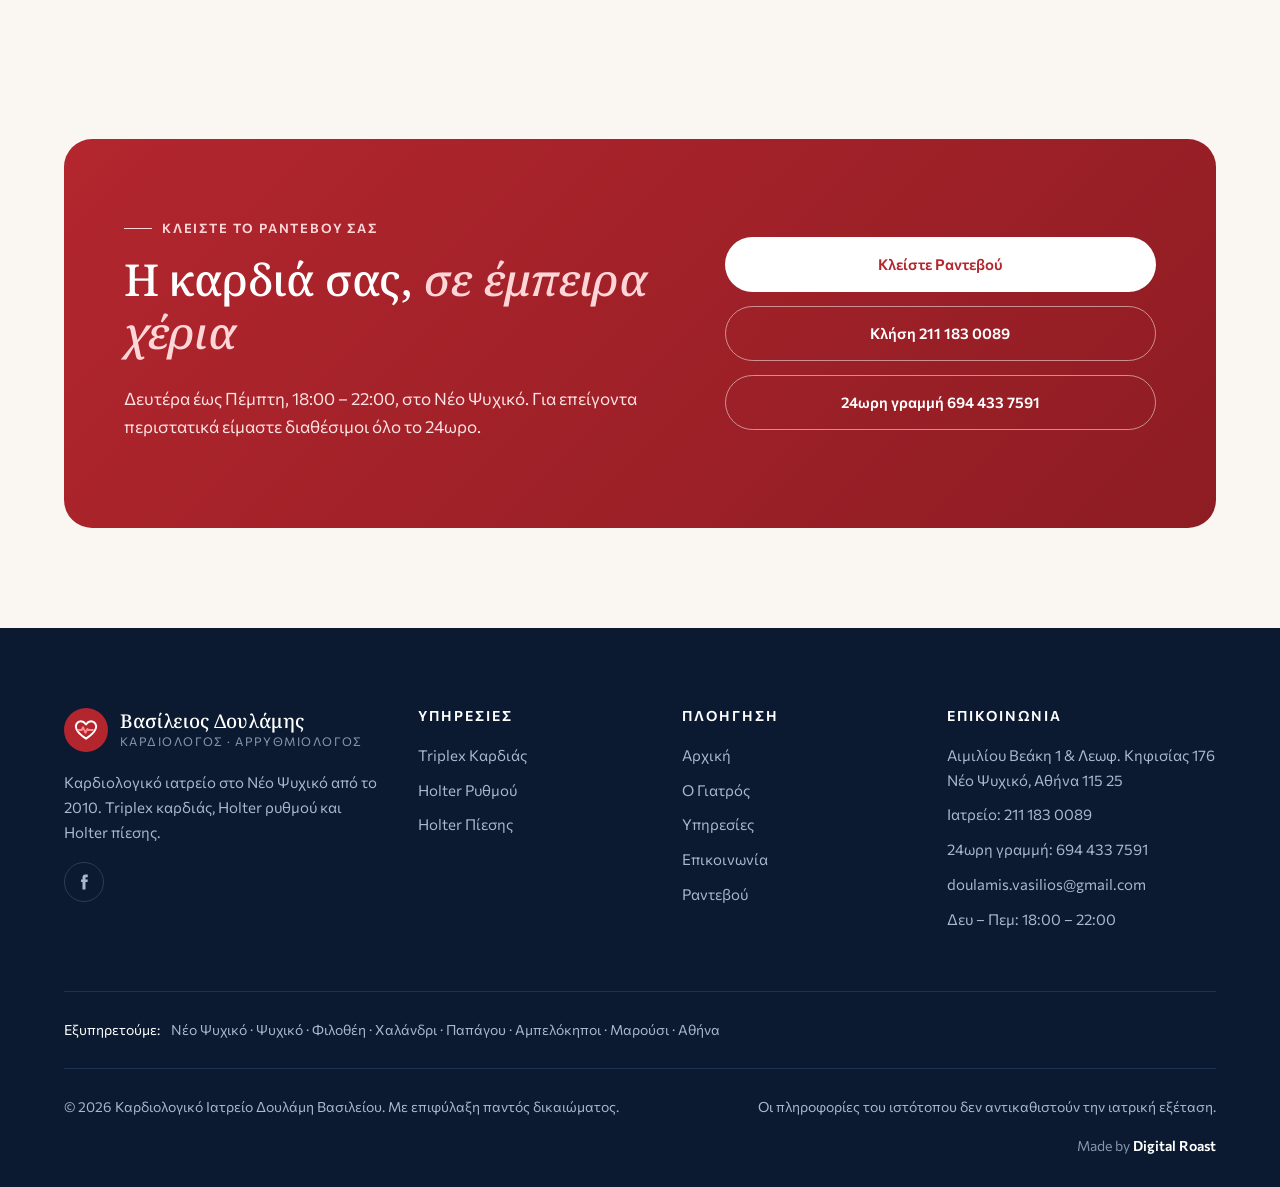
==== commit 009f364f: "Add doctor portrait and office photo gallery with lightbox Co-Authored-By: Claude Opus 5.5 <noreply@" ====
--- a/index.html
+++ b/index.html
@@ -68,7 +68,7 @@
     </div>
     <div class="hero-visual">
       <svg class="ecg-bg" viewBox="0 0 1200 200" preserveAspectRatio="none" aria-hidden="true"><path class="ecg-base" pathLength="1" d="M0 100 H380 l20 -10 l15 10 h30 l18 -80 l22 160 l18 -100 l14 20 h40 l25 -18 l25 18 H1200" fill="none" stroke="#b3262e" stroke-width="2.5"/><path class="ecg-pulse" pathLength="1" d="M0 100 H380 l20 -10 l15 10 h30 l18 -80 l22 160 l18 -100 l14 20 h40 l25 -18 l25 18 H1200" fill="none" stroke="#b3262e" stroke-width="3.5" stroke-linecap="round"/></svg>
-      <div class="photo"><span class="monogram">ΒΔ</span><span class="ph-note">Η φωτογραφία θα προστεθεί σύντομα</span></div>
+      <div class="photo"><img src="images/doulamis-vasileios.jpg" alt="Ο καρδιολόγος Βασίλειος Δουλάμης" width="900" height="1200" fetchpriority="high"></div>
       <div class="photo-badge">
         <span class="dot"><svg viewBox="0 0 24 24" fill="none" stroke="#b3262e" stroke-width="1.6" stroke-linecap="round" stroke-linejoin="round"><path d="M12 20s-7-4.4-9-9.2C1.7 7.4 3.9 4 7.3 4c2 0 3.4 1.1 4.7 2.8C13.3 5.1 14.7 4 16.7 4c3.4 0 5.6 3.4 4.3 6.8C19 15.6 12 20 12 20z"/><path d="M3.5 12h4l1.5-3 2.5 6 2-4.5 1 1.5h6"/></svg></span>
         <div><strong>Εξειδίκευση στην Αρρυθμιολογία</strong><span>Heidelberg University, Γερμανία</span></div>
@@ -81,7 +81,7 @@
 
 <section class="section">
   <div class="container split">
-    <div class="reveal"><div class="photo"><span class="monogram">ΒΔ</span><span class="ph-note">Η φωτογραφία θα προστεθεί σύντομα</span></div></div>
+    <div class="reveal"><div class="photo"><img src="images/doulamis-vasileios.jpg" alt="Ο καρδιολόγος Βασίλειος Δουλάμης" width="900" height="1200" loading="lazy"></div></div>
     <div class="reveal">
       <span class="eyebrow">Ο Γιατρός</span>
       <h2>Βασίλειος <em>Δουλάμης</em></h2>
@@ -129,6 +129,23 @@
   </div>
 </section>
 
+<section class="section" id="iatreio">
+  <div class="container">
+    <div class="section-head center">
+      <span class="eyebrow">Το ιατρείο</span>
+      <h2>Ένας <em>φιλόξενος</em> χώρος</h2>
+      <p>Άνετος χώρος αναμονής και σύγχρονα εξοπλισμένο εξεταστήριο, στο Νέο Ψυχικό.</p>
+    </div>
+    <div class="gallery">
+      <a class="g-item g-main" href="images/iatreio-exetastirio.jpg"><img src="images/iatreio-exetastirio.jpg" alt="Εξεταστήριο με υπερηχοκαρδιογράφο για triplex καρδιάς" width="1600" height="1200" loading="lazy"><span class="g-cap">Εξεταστήριο</span></a>
+      <a class="g-item" href="images/iatreio-grafeio.jpg"><img src="images/iatreio-grafeio.jpg" alt="Γραφείο του γιατρού" width="1600" height="1200" loading="lazy"><span class="g-cap">Γραφείο γιατρού</span></a>
+      <a class="g-item" href="images/iatreio-anamoni.jpg"><img src="images/iatreio-anamoni.jpg" alt="Χώρος αναμονής του ιατρείου" width="1600" height="1200" loading="lazy"><span class="g-cap">Χώρος αναμονής</span></a>
+      <a class="g-item" href="images/iatreio-anamoni-2.jpg"><img src="images/iatreio-anamoni-2.jpg" alt="Σαλόνι αναμονής" width="1600" height="1200" loading="lazy"><span class="g-cap">Χώρος αναμονής</span></a>
+      <a class="g-item" href="images/iatreio-diadromos.jpg"><img src="images/iatreio-diadromos.jpg" alt="Είσοδος και διάδρομος του ιατρείου" width="1600" height="1200" loading="lazy"><span class="g-cap">Είσοδος</span></a>
+    </div>
+  </div>
+</section>
+
 <section class="quote">
   <svg class="ecg-bg" viewBox="0 0 1200 200" preserveAspectRatio="none" aria-hidden="true"><path class="ecg-base" pathLength="1" d="M0 100 H380 l20 -10 l15 10 h30 l18 -80 l22 160 l18 -100 l14 20 h40 l25 -18 l25 18 H1200" fill="none" stroke="#ffffff" stroke-width="2.5"/><path class="ecg-pulse" pathLength="1" d="M0 100 H380 l20 -10 l15 10 h30 l18 -80 l22 160 l18 -100 l14 20 h40 l25 -18 l25 18 H1200" fill="none" stroke="#ffffff" stroke-width="3.5" stroke-linecap="round"/></svg>
   <div class="container">
--- a/css/style.css
+++ b/css/style.css
@@ -534,3 +534,43 @@
   .location { grid-template-columns: 1fr; gap: 36px; }
   .location-map { min-height: 380px; }
 }
+
+/* Phone booking card (contact page) */
+.booking-card { padding: 44px 40px; border-radius: 20px; }
+.booking-card h2 { color: #fff; font-size: 32px; }
+.booking-card h2 em { color: #ff9ea3; }
+.booking-card .eyebrow { color: #ff9ea3; }
+.booking-card .btn { width: 100%; margin-top: 12px; font-size: 16px; padding: 16px 24px; }
+@media (max-width: 640px) { .booking-card { padding: 32px 22px; } }
+
+/* ===== Real photos ===== */
+.photo img { object-position: center 30%; }
+
+/* ===== Gallery (Το ιατρείο) ===== */
+.gallery { display: grid; grid-template-columns: repeat(4, 1fr); grid-auto-rows: 220px; gap: 16px; }
+.g-item { position: relative; display: block; overflow: hidden; border-radius: var(--radius); box-shadow: var(--shadow); background: var(--sand); }
+.g-item img { width: 100%; height: 100%; object-fit: cover; display: block; transition: transform .7s var(--ease); }
+.g-main { grid-column: span 2; grid-row: span 2; }
+.g-cap {
+  position: absolute; left: 14px; bottom: 14px; background: rgba(15,35,64,.82); color: #fff;
+  font-size: 13px; letter-spacing: .04em; padding: 6px 12px; border-radius: 999px; backdrop-filter: blur(4px);
+}
+@media (hover: hover) { .g-item:hover img { transform: scale(1.05); } }
+@media (max-width: 900px) {
+  .gallery { grid-template-columns: repeat(2, 1fr); grid-auto-rows: 170px; gap: 12px; }
+}
+@media (max-width: 520px) {
+  .gallery { grid-auto-rows: 130px; }
+  .g-main { grid-row: span 2; }
+}
+
+/* Lightbox */
+.lightbox { position: fixed; inset: 0; z-index: 1000; background: rgba(8,18,34,.92); display: none; align-items: center; justify-content: center; padding: 56px 16px; }
+.lightbox.open { display: flex; }
+.lightbox img { max-width: min(1200px, 100%); max-height: 100%; border-radius: 10px; box-shadow: 0 20px 60px rgba(0,0,0,.5); }
+.lightbox button { position: absolute; background: rgba(255,255,255,.12); color: #fff; border: 0; width: 46px; height: 46px; border-radius: 50%; font-size: 24px; line-height: 1; cursor: pointer; }
+.lightbox button:hover { background: rgba(255,255,255,.25); }
+.lightbox .lb-close { top: 14px; right: 14px; }
+.lightbox .lb-prev { left: 14px; top: 50%; transform: translateY(-50%); }
+.lightbox .lb-next { right: 14px; top: 50%; transform: translateY(-50%); }
+.lightbox .lb-cap { position: absolute; bottom: 16px; left: 0; right: 0; text-align: center; color: rgba(255,255,255,.8); font-size: 14px; }
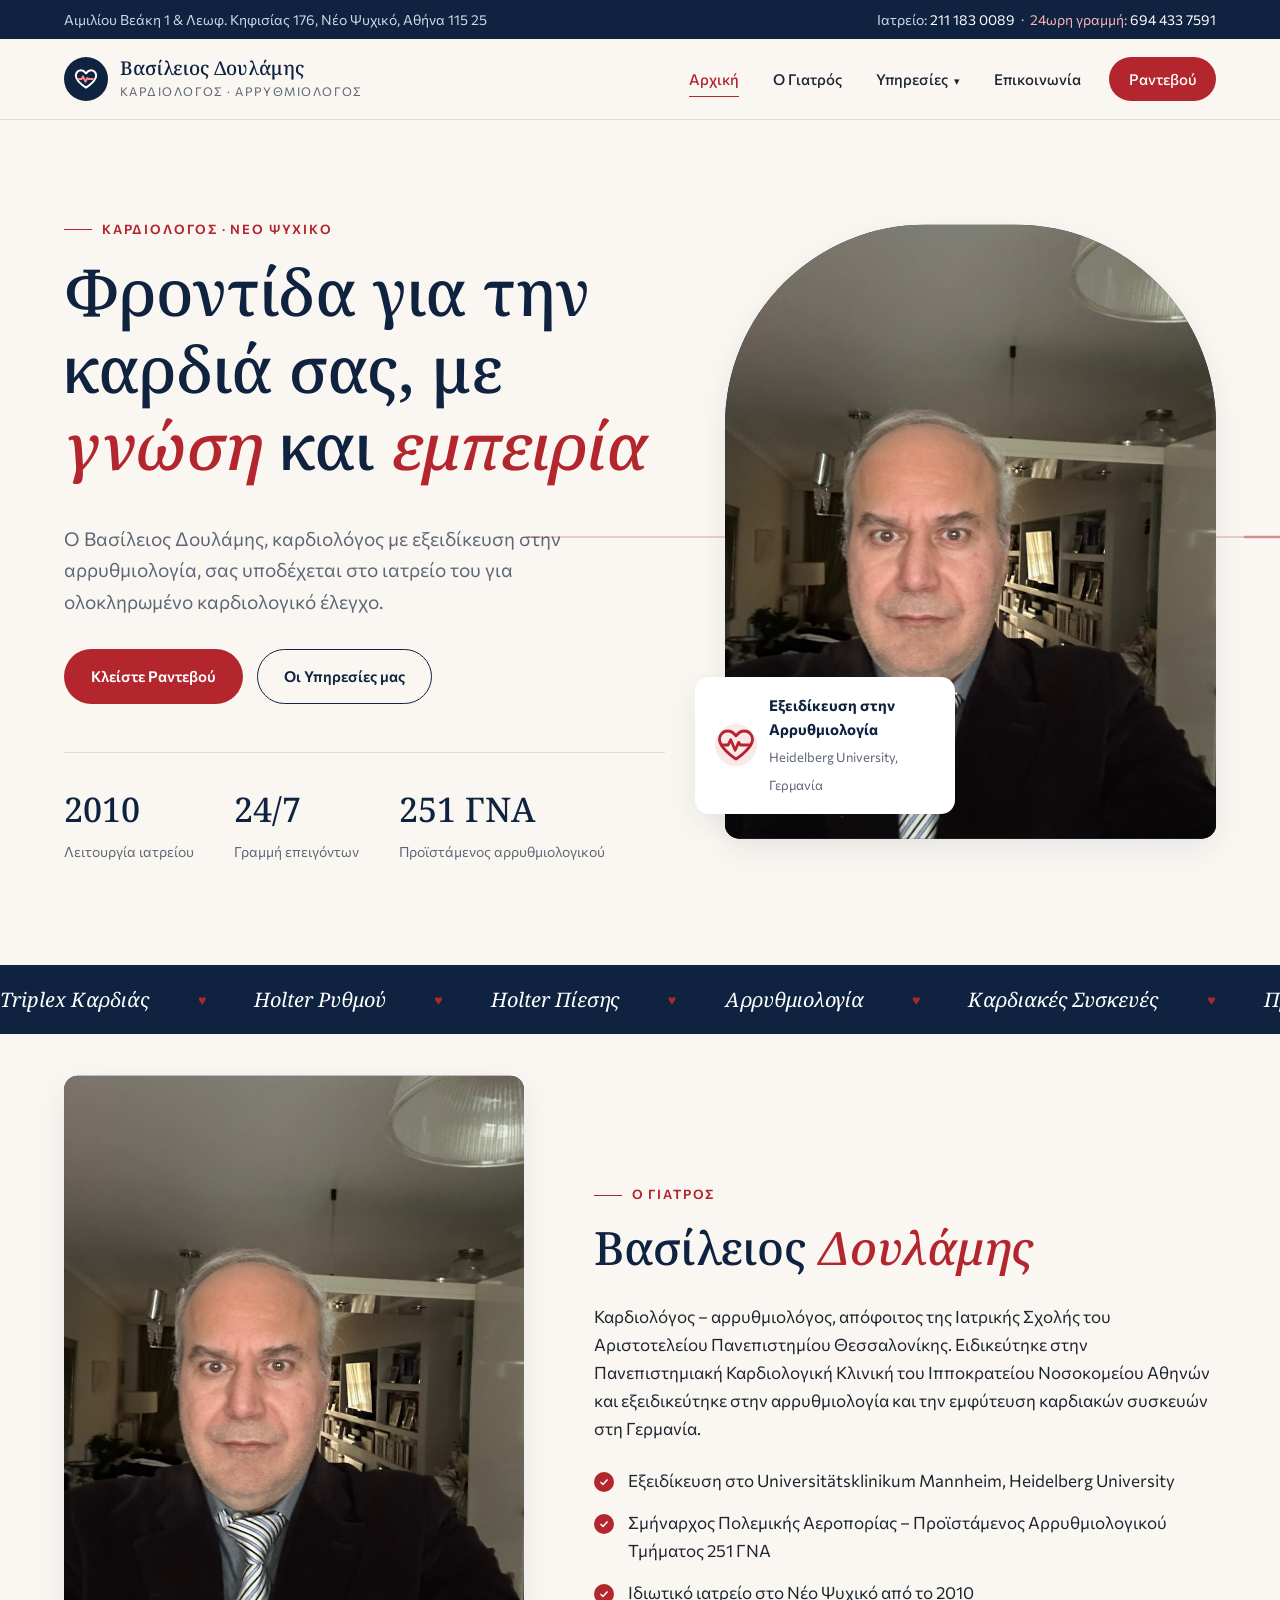
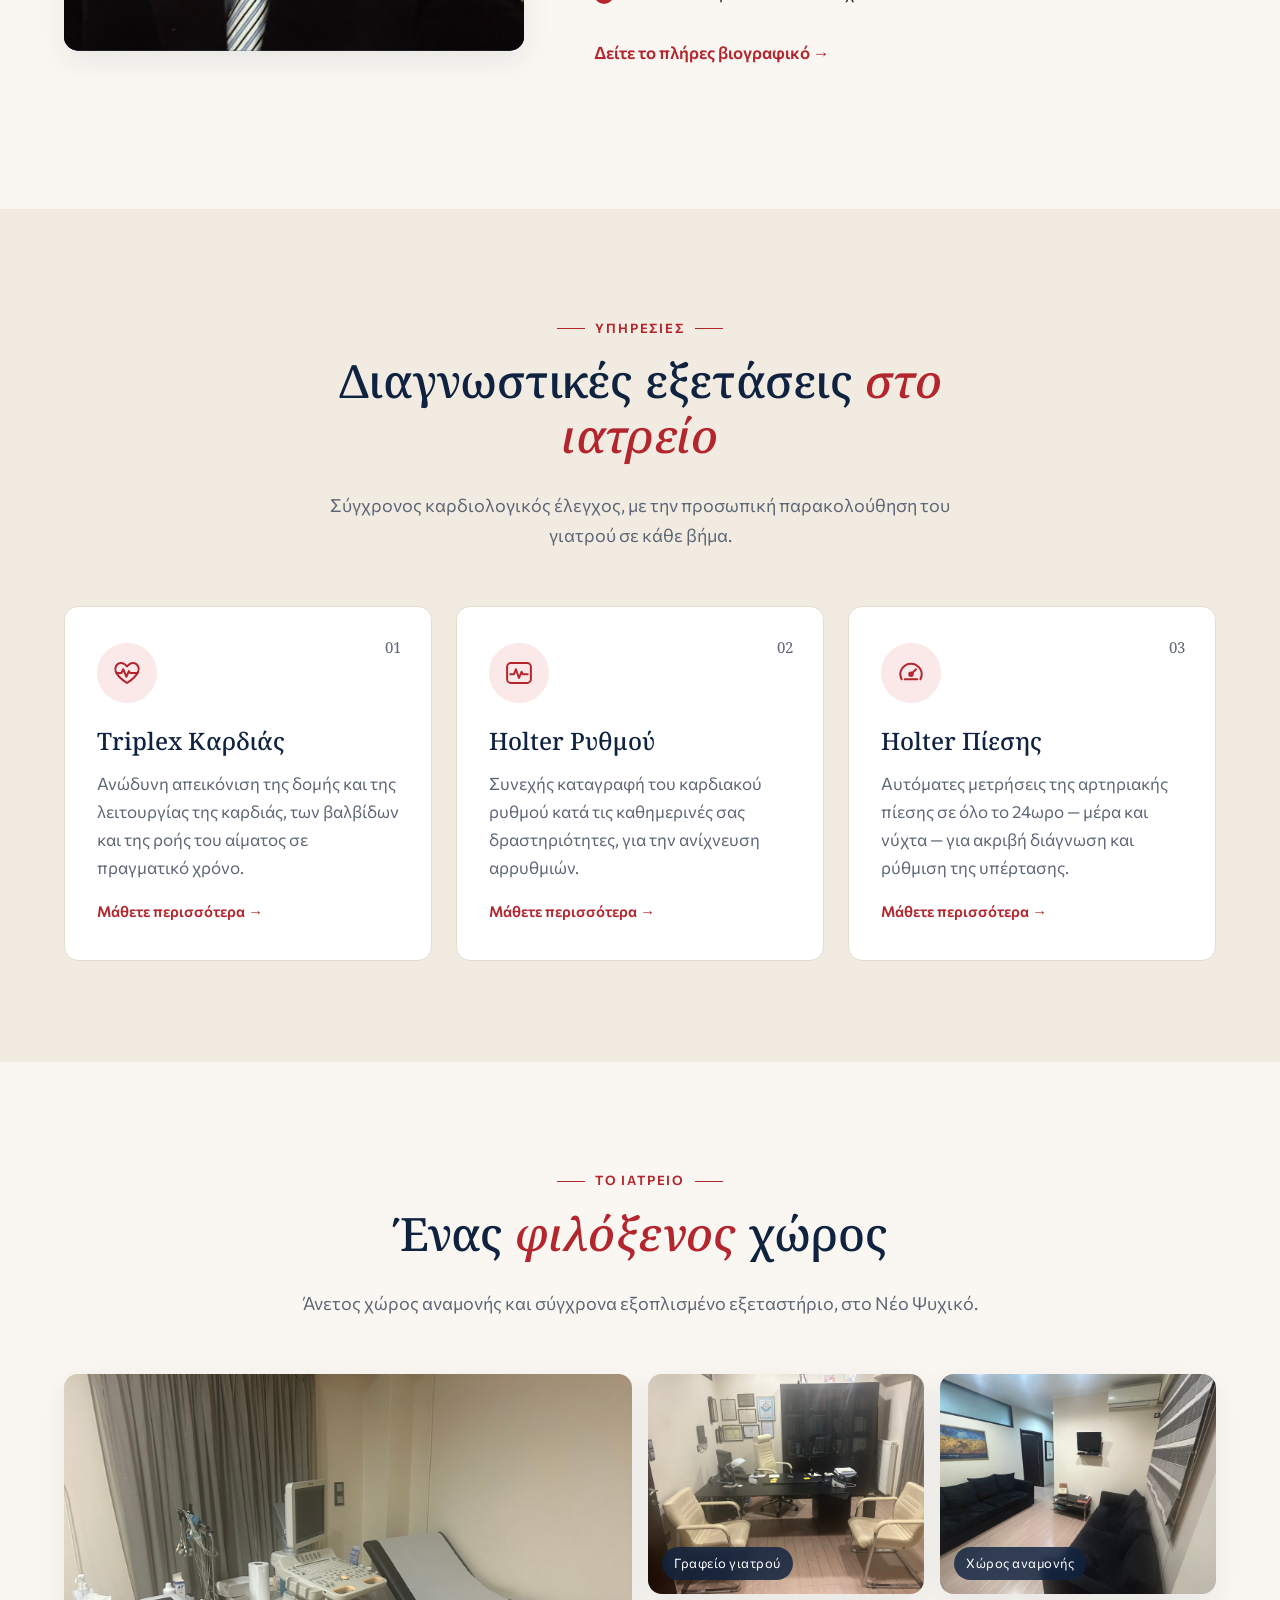
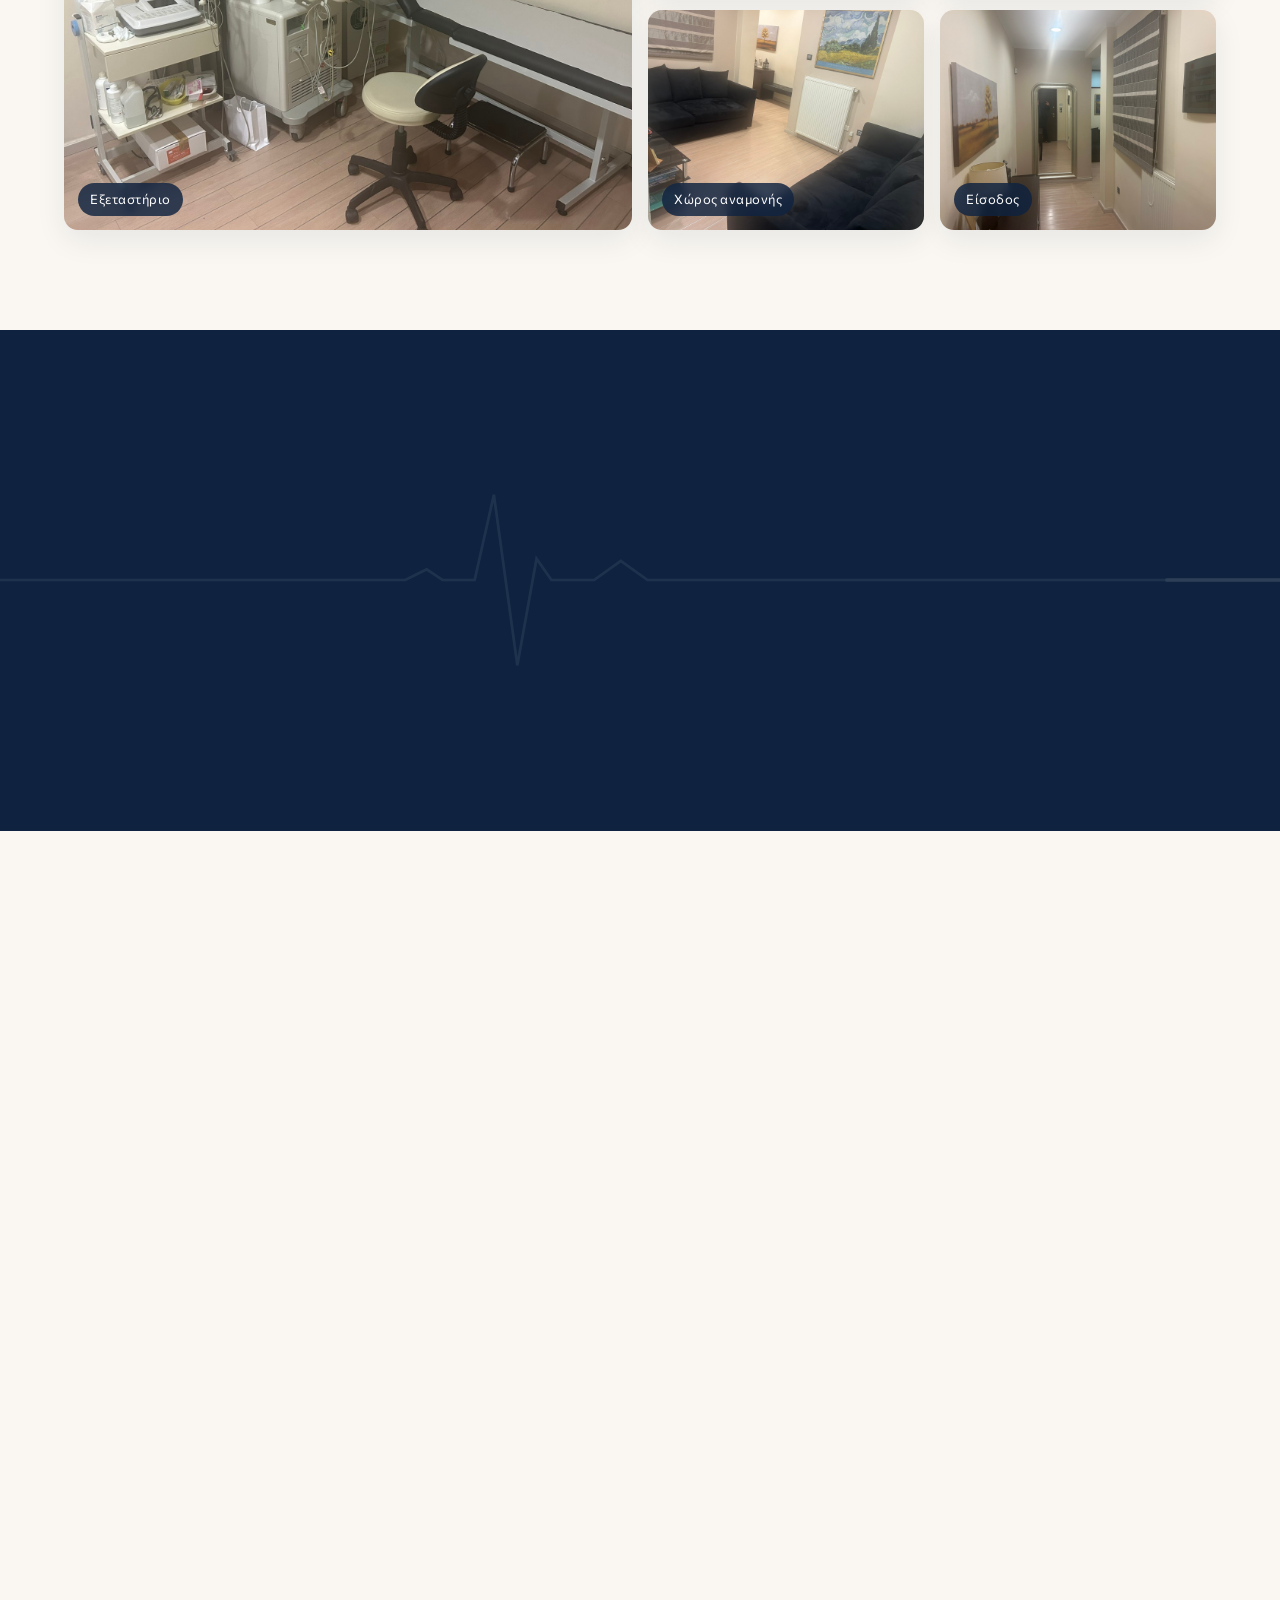
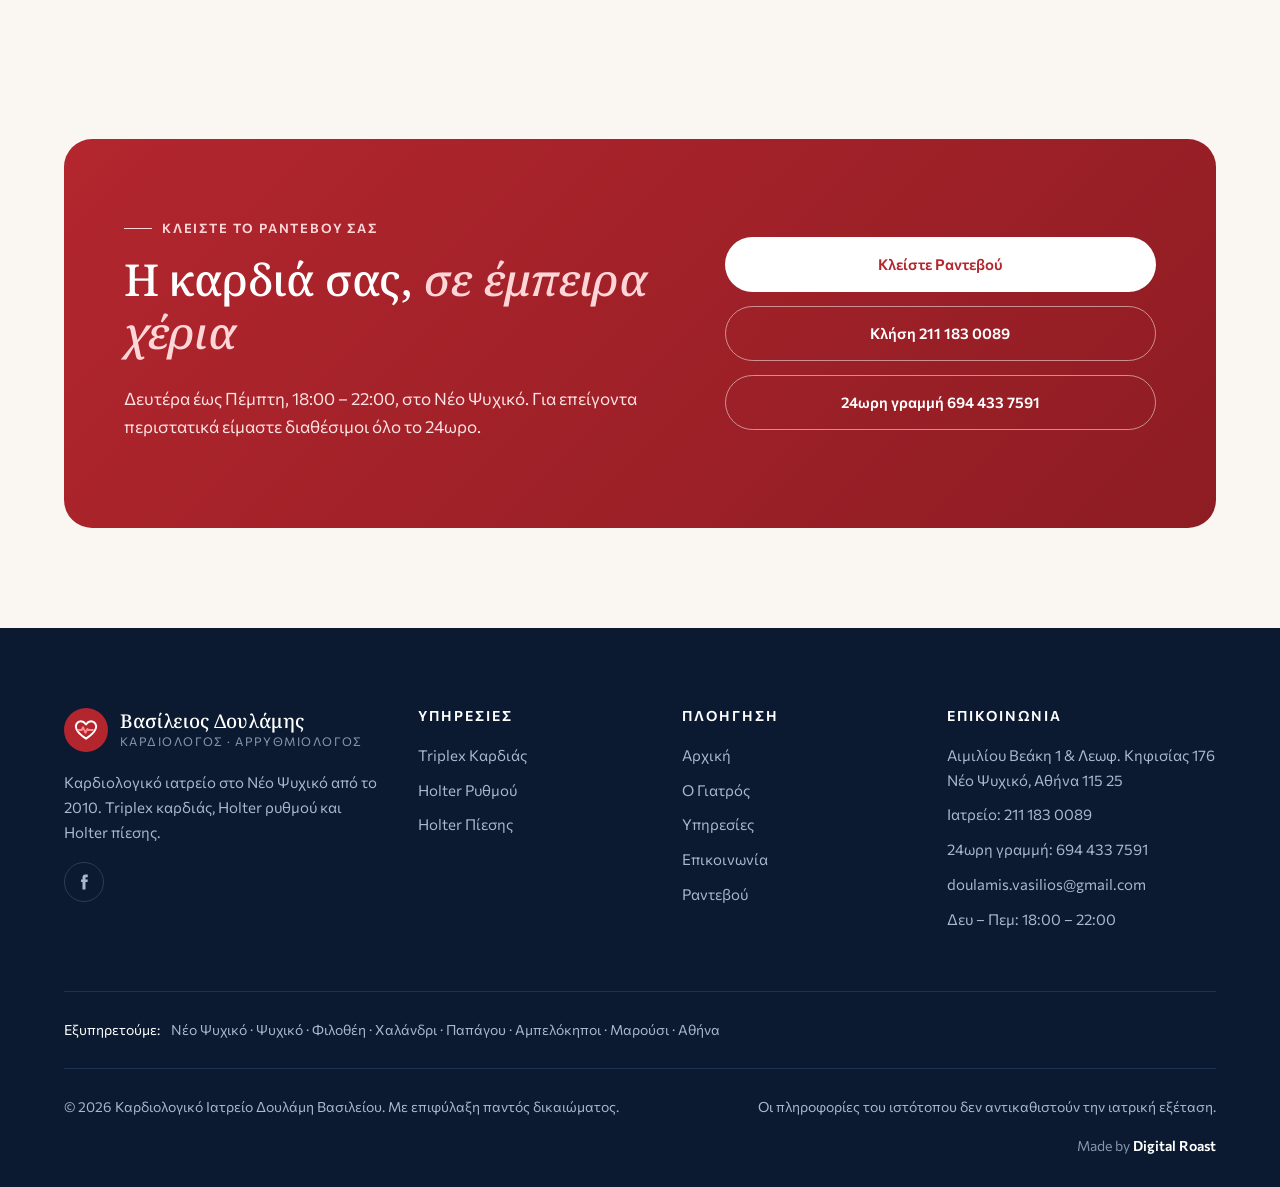
==== commit c78cc410: "Remove 'από τη Γερμανία' from hero intro Co-Authored-By: Claude Opus 5.5 <noreply@anthropic.com>" ====
--- a/index.html
+++ b/index.html
@@ -55,7 +55,7 @@
     <div>
       <span class="eyebrow">Καρδιολόγος · Νέο Ψυχικό</span>
       <h1>Φροντίδα για την καρδιά σας, με <em>γνώση</em> και <em>εμπειρία</em></h1>
-      <p class="lead">Ο Βασίλειος Δουλάμης, καρδιολόγος με εξειδίκευση στην αρρυθμιολογία από τη Γερμανία, σας υποδέχεται στο ιατρείο του για ολοκληρωμένο καρδιολογικό έλεγχο.</p>
+      <p class="lead">Ο Βασίλειος Δουλάμης, καρδιολόγος με εξειδίκευση στην αρρυθμιολογία, σας υποδέχεται στο ιατρείο του για ολοκληρωμένο καρδιολογικό έλεγχο.</p>
       <div class="hero-actions">
         <a class="btn btn-primary" href="epikoinonia.html#booking">Κλείστε Ραντεβού</a>
         <a class="btn btn-outline" href="ypiresies/index.html">Οι Υπηρεσίες μας</a>
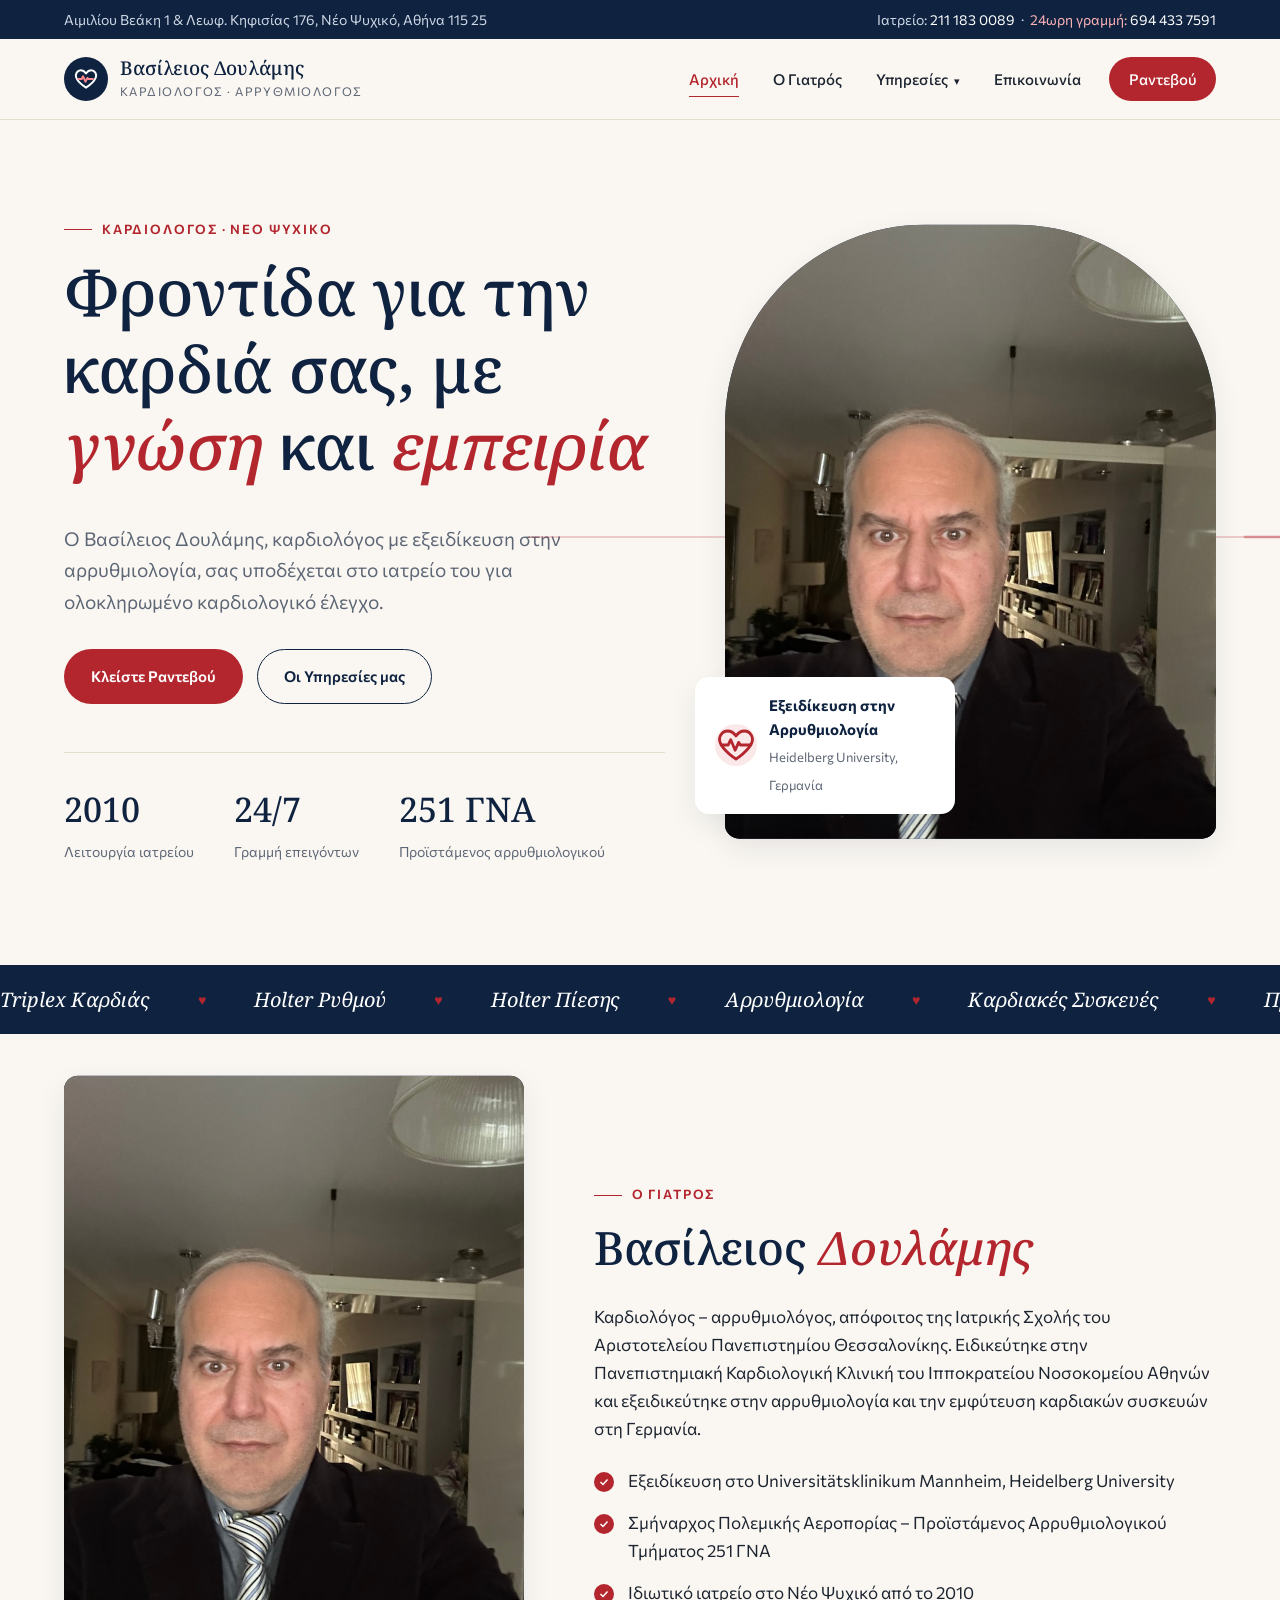
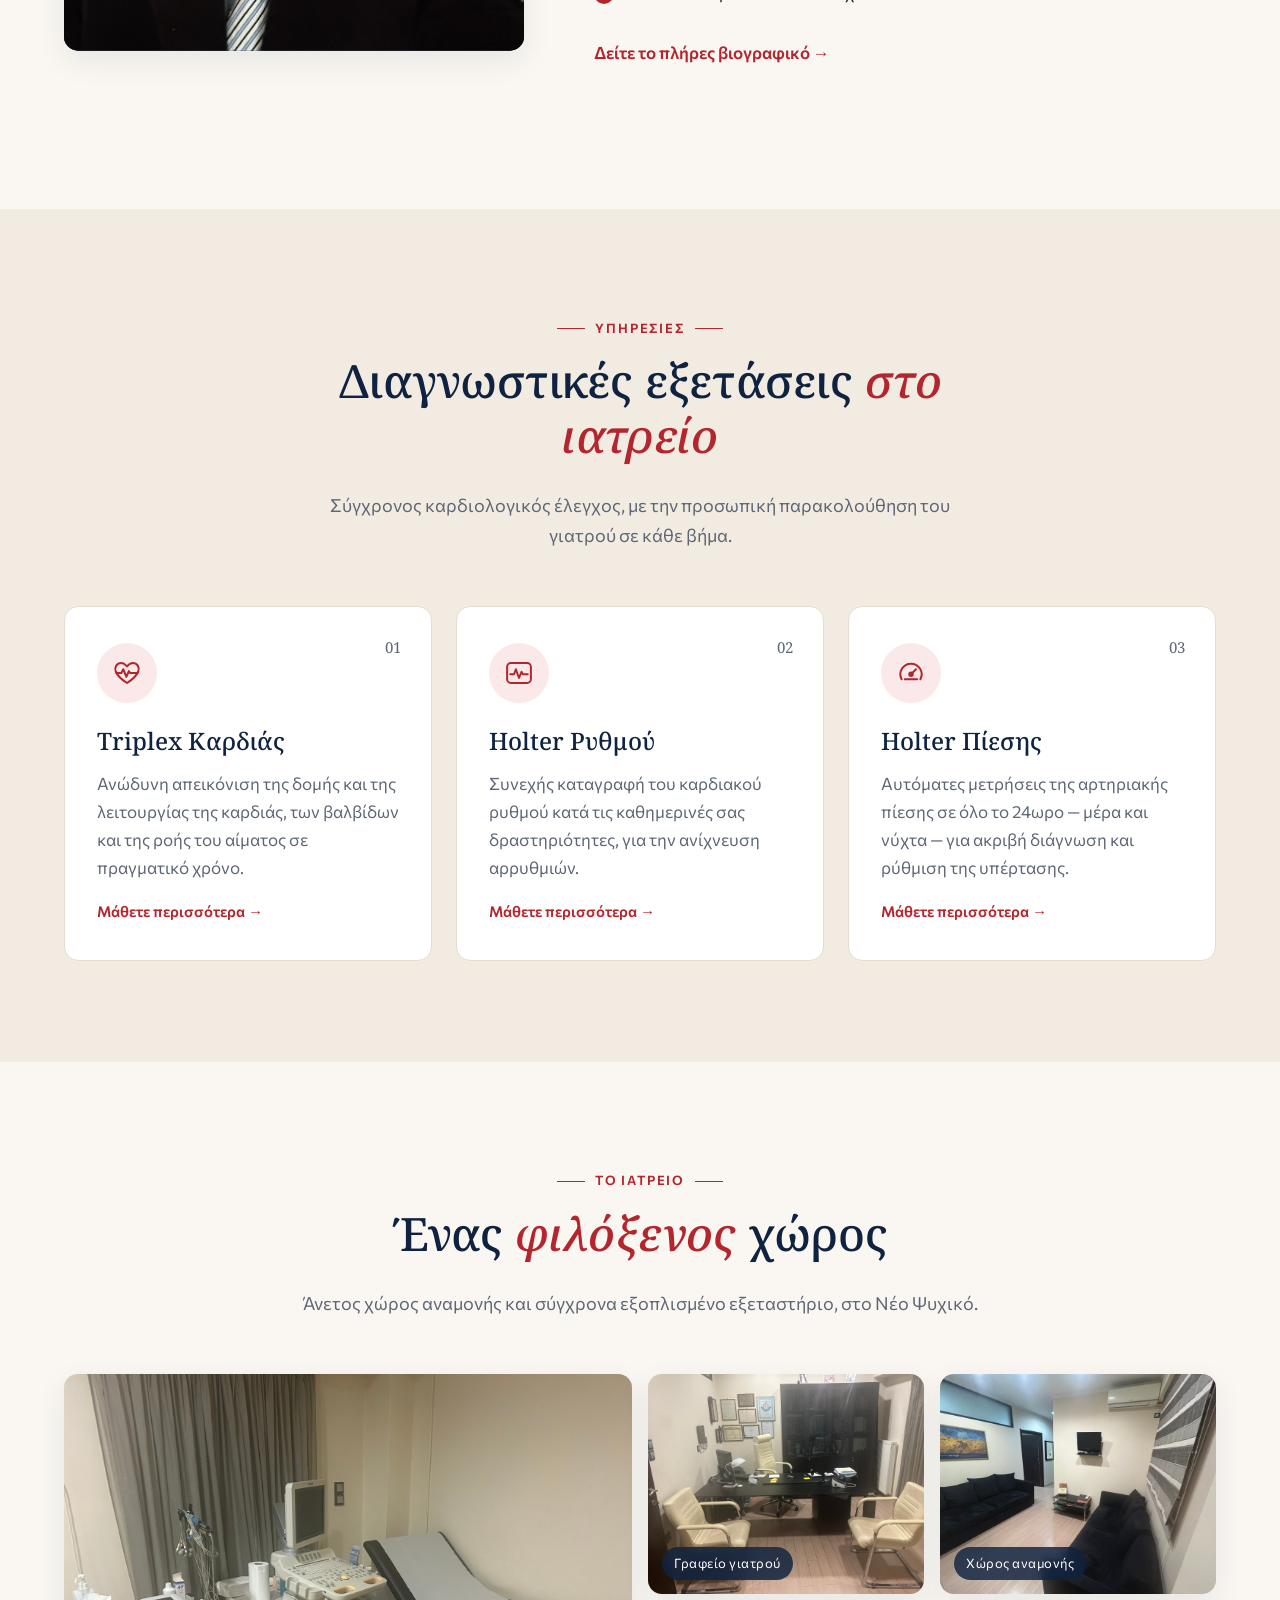
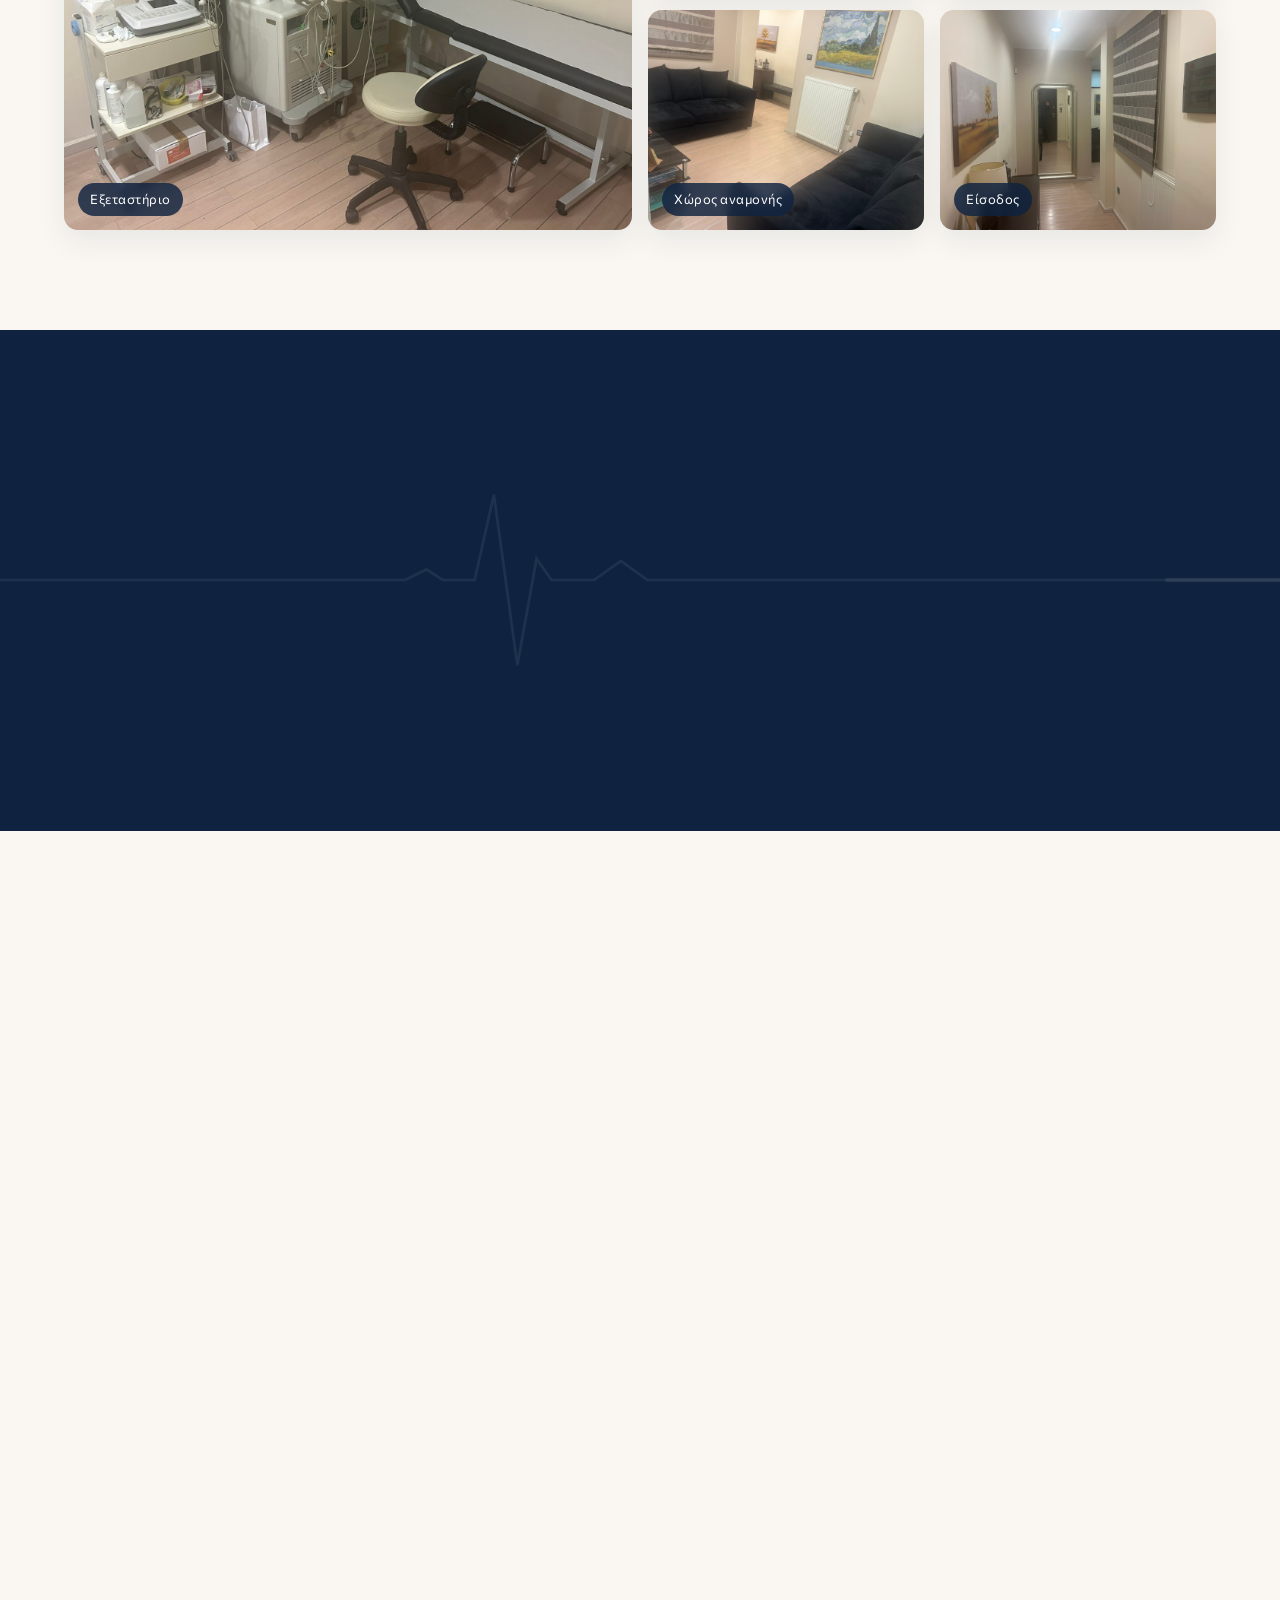
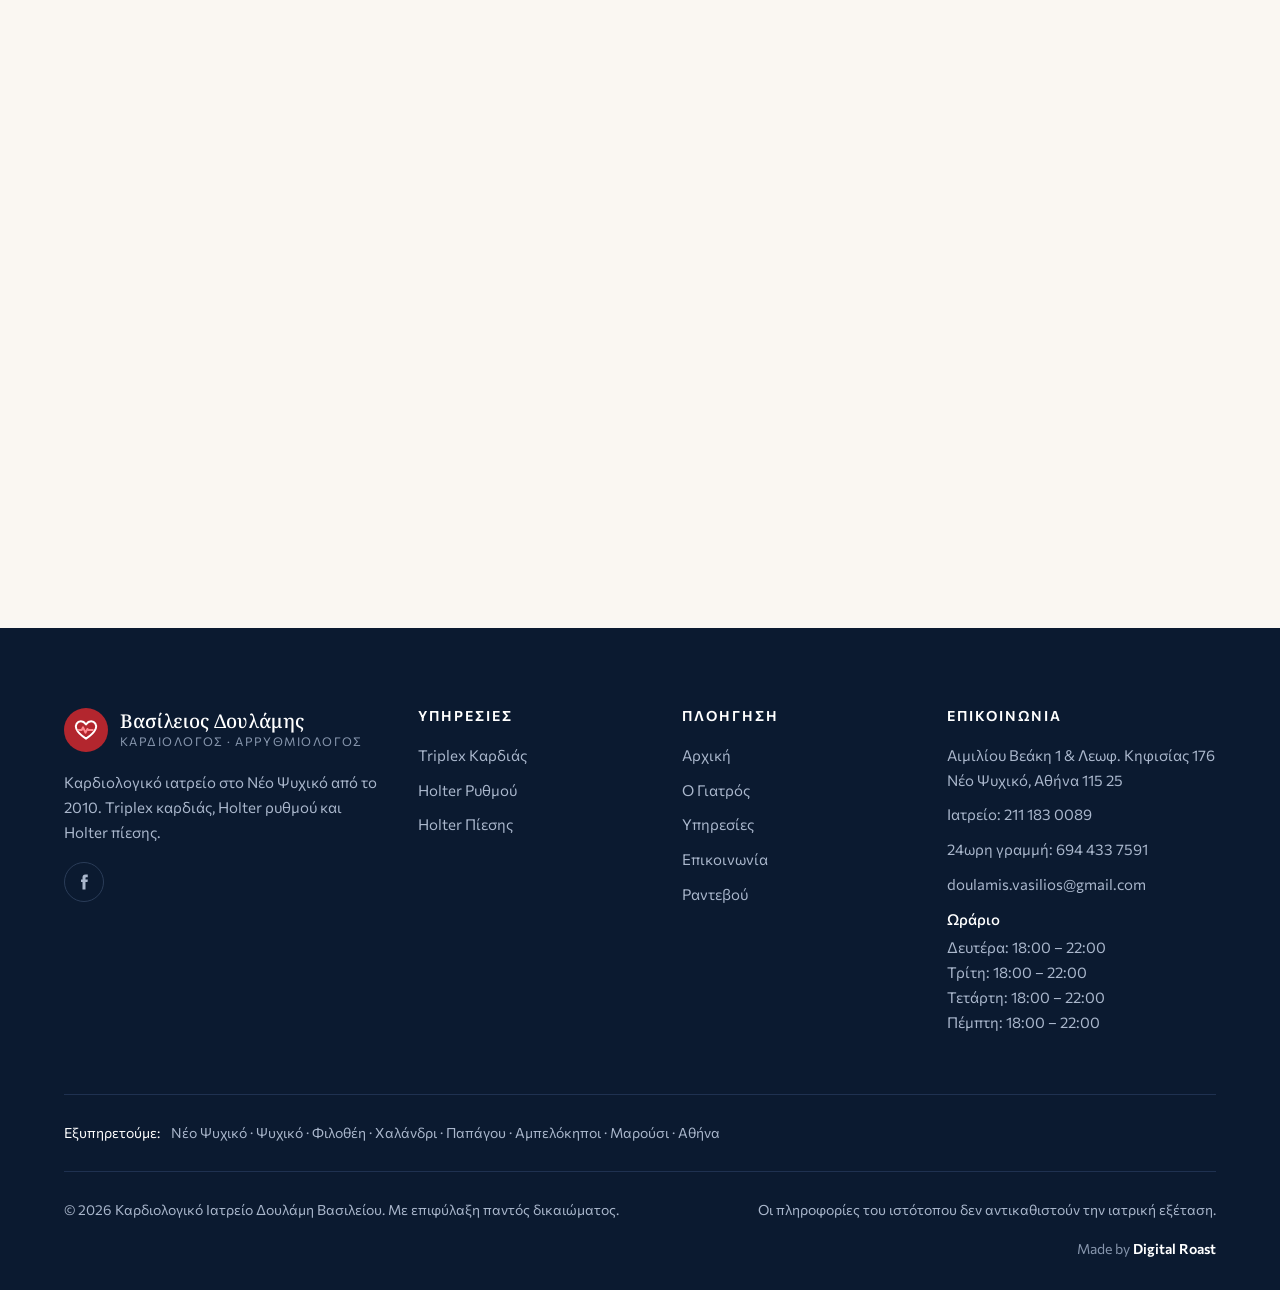
==== commit 7d9b2242: "Footer: list opening hours per day instead of Δευ – Πεμ Co-Authored-By: Claude Opus 5.5 <noreply@ant" ====
--- a/index.html
+++ b/index.html
@@ -228,7 +228,11 @@
           <li><a href="tel:+302111830089">Ιατρείο: 211 183 0089</a></li>
           <li><a href="tel:+306944337591">24ωρη γραμμή: 694 433 7591</a></li>
           <li><a href="mailto:doulamis.vasilios@gmail.com">doulamis.vasilios@gmail.com</a></li>
-          <li>Δευ – Πεμ: 18:00 – 22:00</li>
+          <li class="f-hours"><strong>Ωράριο</strong>
+            <span>Δευτέρα: 18:00 – 22:00</span>
+            <span>Τρίτη: 18:00 – 22:00</span>
+            <span>Τετάρτη: 18:00 – 22:00</span>
+            <span>Πέμπτη: 18:00 – 22:00</span></li>
         </ul>
       </div>
     </div>
--- a/css/style.css
+++ b/css/style.css
@@ -574,3 +574,7 @@
 .lightbox .lb-prev { left: 14px; top: 50%; transform: translateY(-50%); }
 .lightbox .lb-next { right: 14px; top: 50%; transform: translateY(-50%); }
 .lightbox .lb-cap { position: absolute; bottom: 16px; left: 0; right: 0; text-align: center; color: rgba(255,255,255,.8); font-size: 14px; }
+
+/* Footer: detailed opening hours */
+.f-hours strong { display: block; color: #fff; font-weight: 500; margin-bottom: 4px; }
+.f-hours span { display: block; }
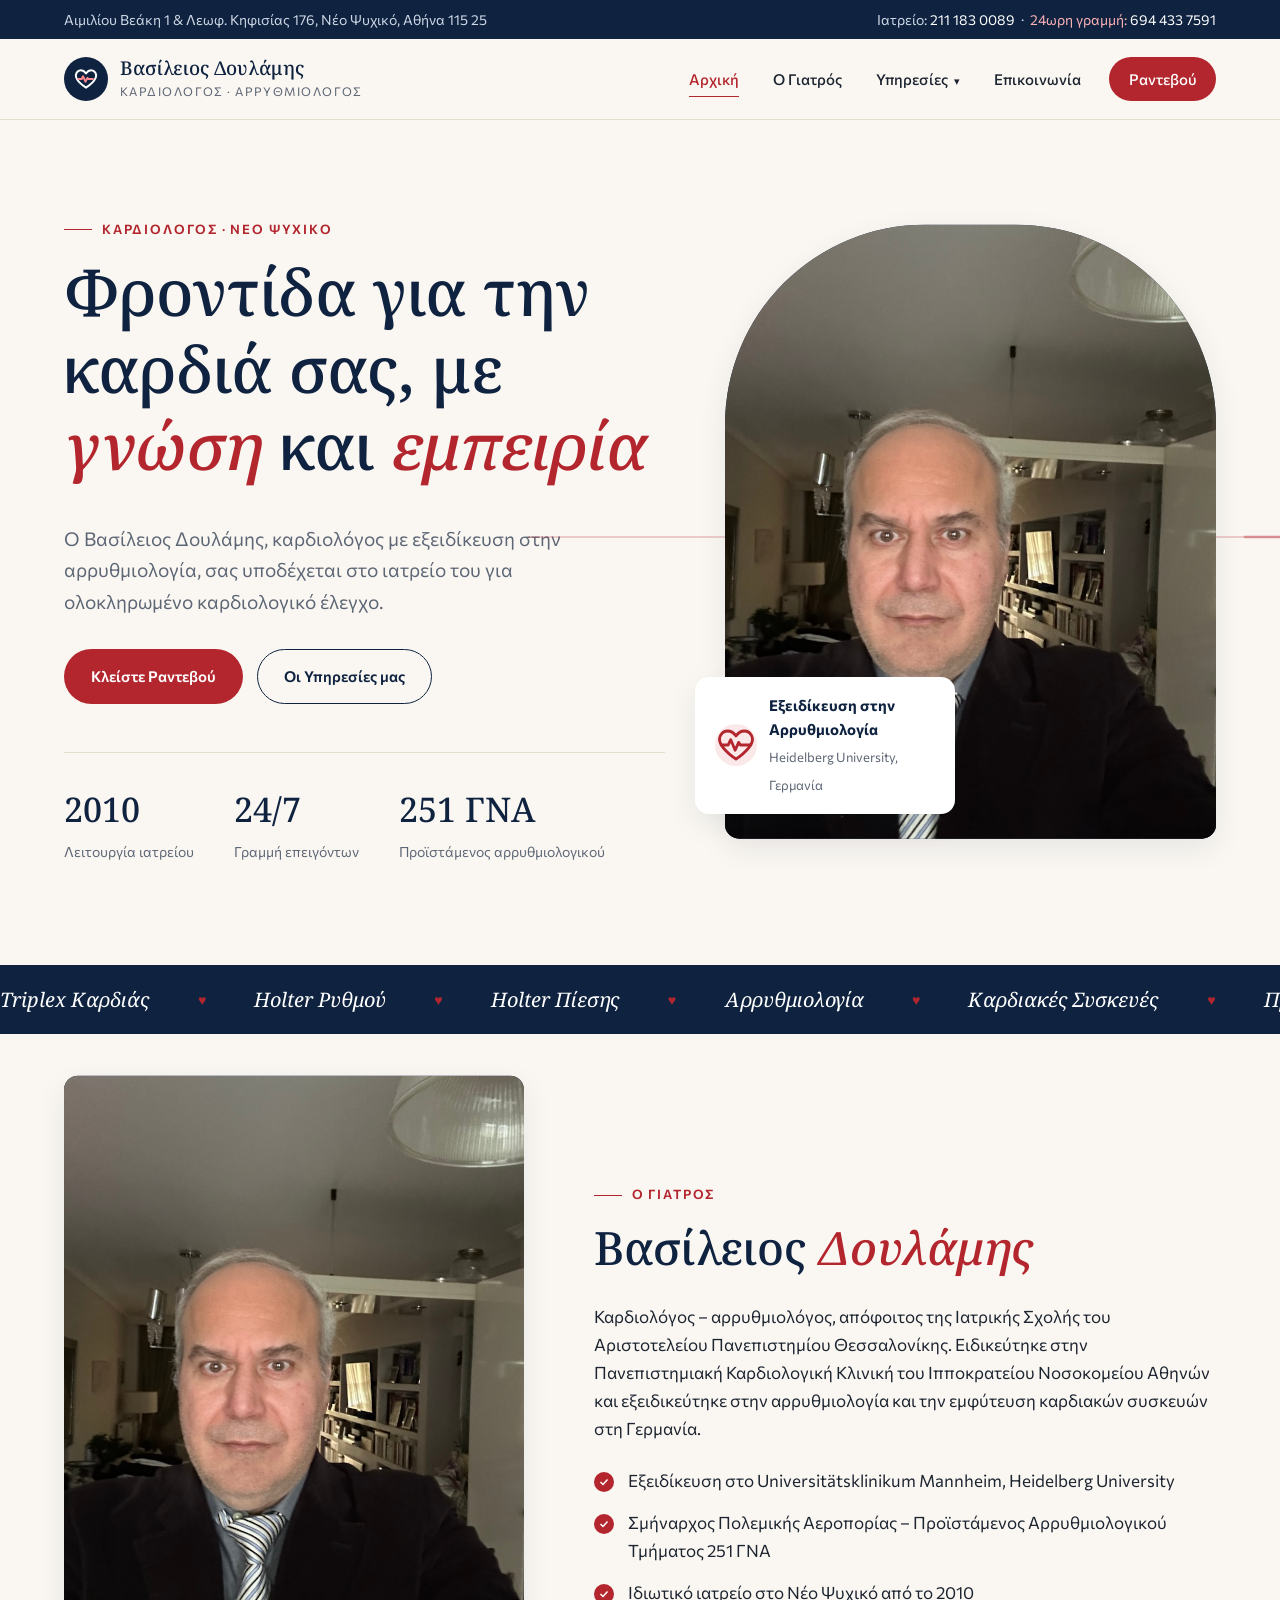
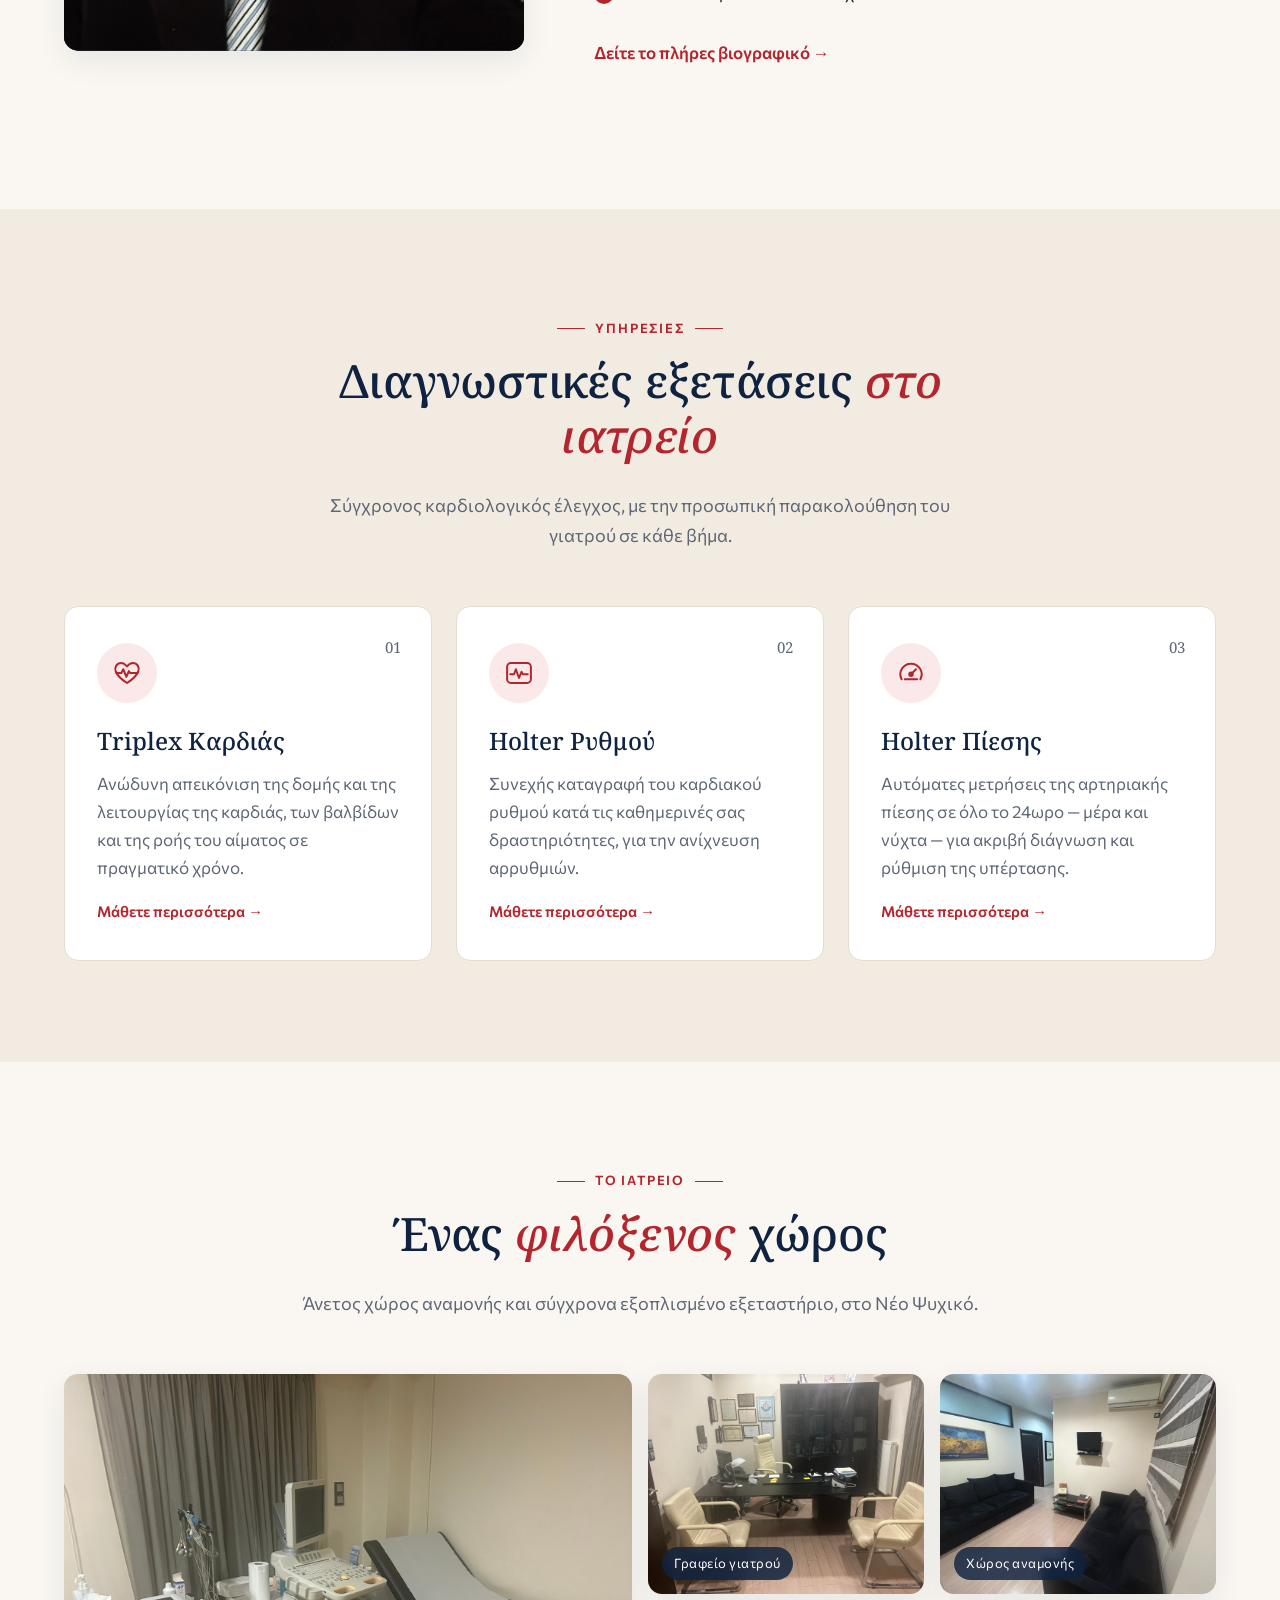
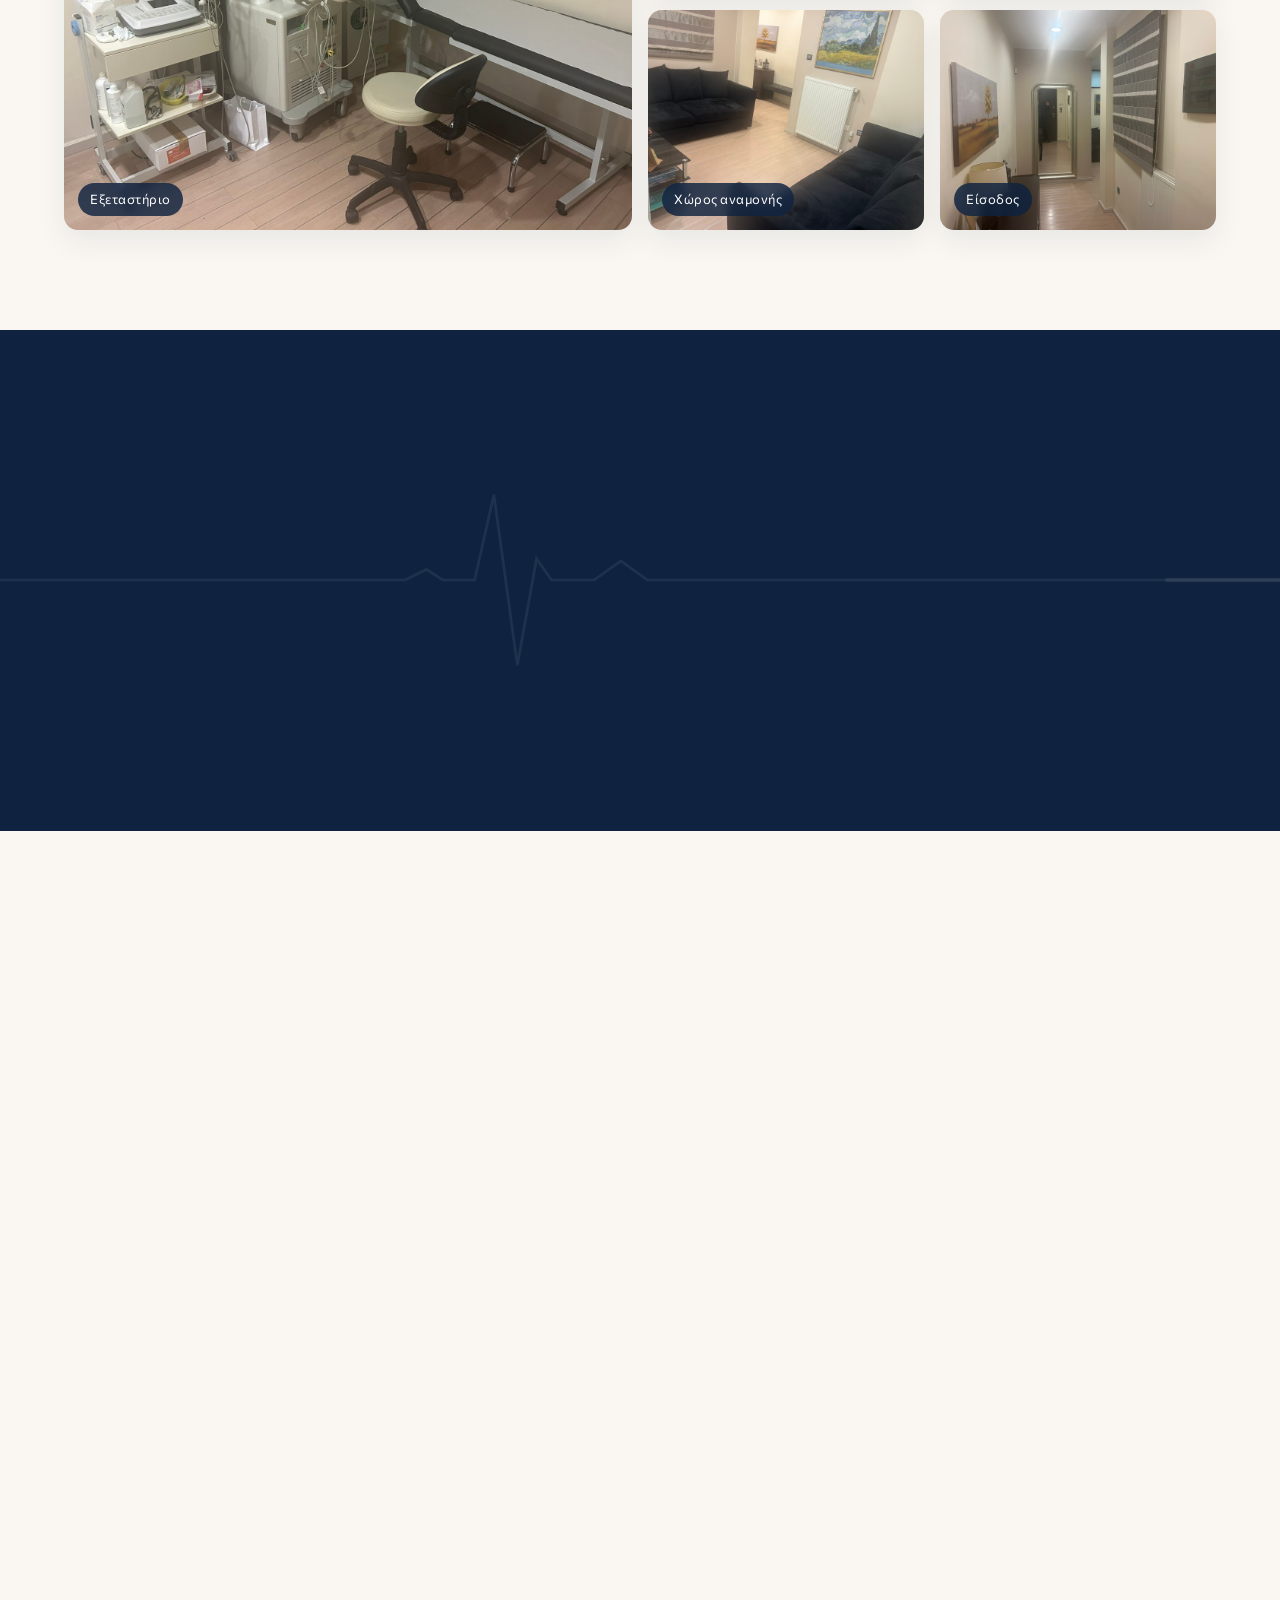
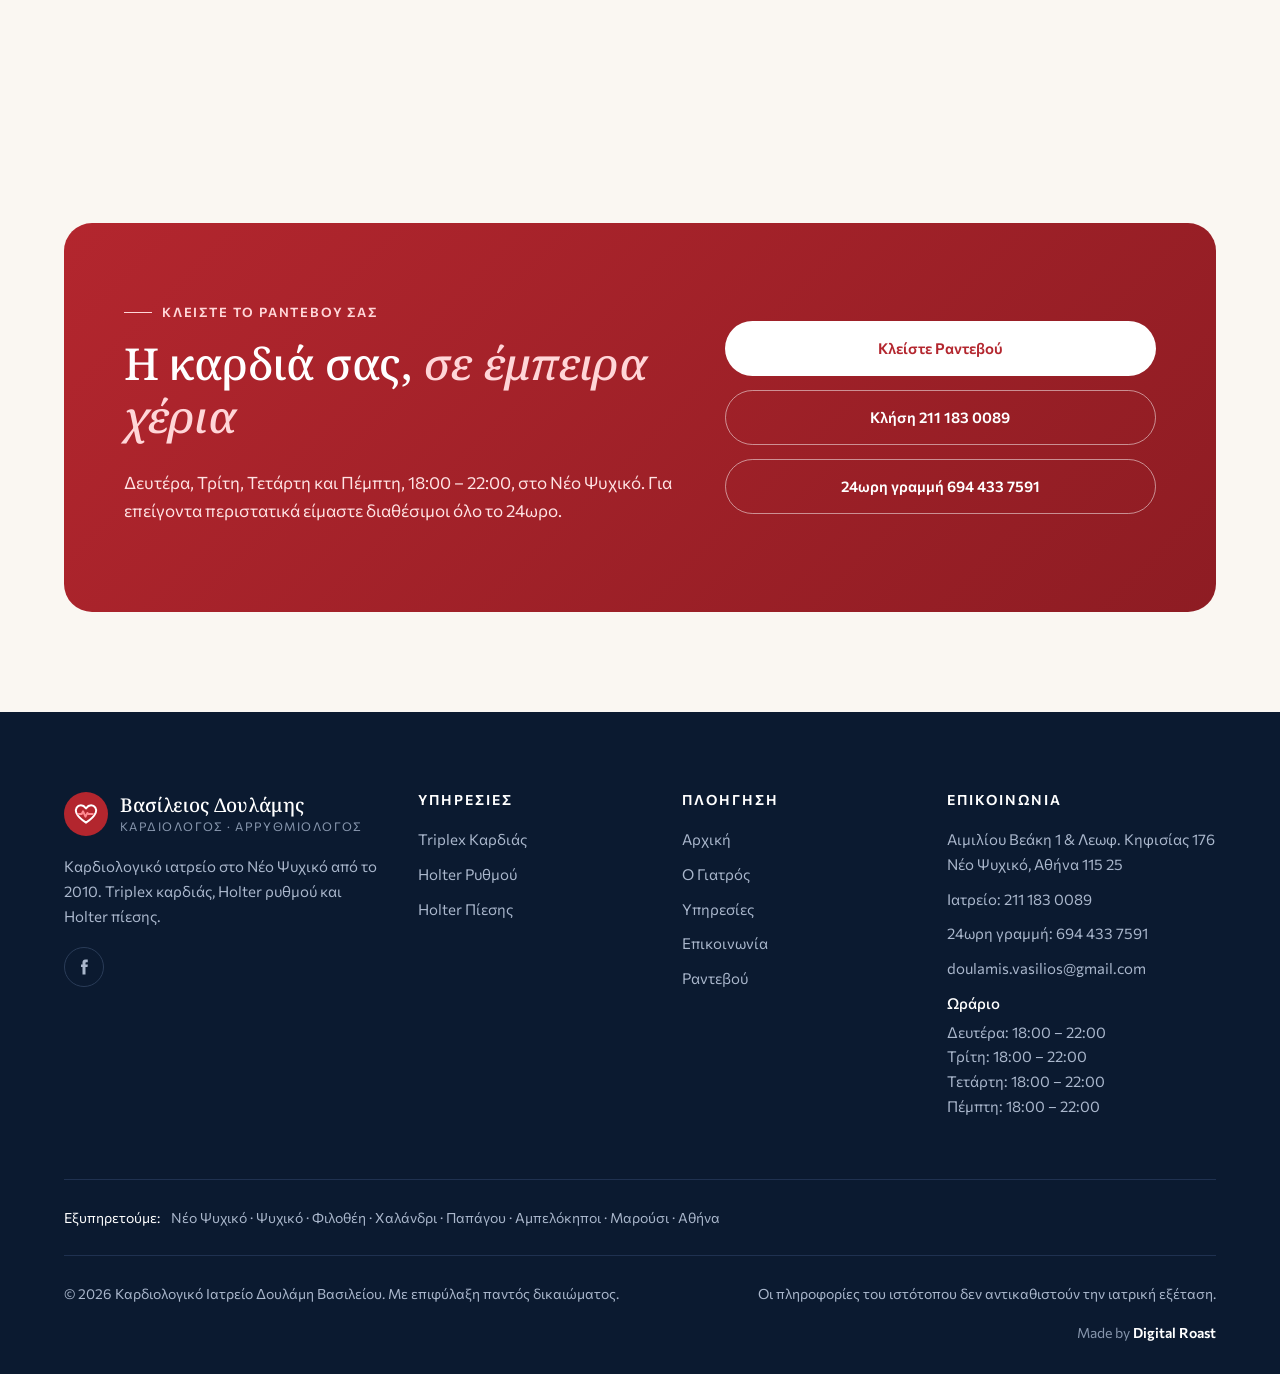
==== commit 17945ee3: "List opening days explicitly across all pages Co-Authored-By: Claude Opus 5.5 <noreply@anthropic.com" ====
--- a/index.html
+++ b/index.html
@@ -162,7 +162,7 @@
       <h2>Στο <em>Νέο Ψυχικό</em>, πάνω στη Λεωφ. Κηφισίας</h2>
       <ul class="contact-list">
         <li><span class="ic"><svg width="20" height="20" viewBox="0 0 24 24" fill="none" stroke="#b3262e" stroke-width="1.8" stroke-linecap="round" stroke-linejoin="round"><path d="M12 22s7-6.2 7-12a7 7 0 1 0-14 0c0 5.8 7 12 7 12z"/><circle cx="12" cy="10" r="2.5"/></svg></span><div><strong>Διεύθυνση</strong><a href="https://www.google.com/maps/search/?api=1&query=%CE%91%CE%B9%CE%BC%CE%B9%CE%BB%CE%AF%CE%BF%CF%85+%CE%92%CE%B5%CE%AC%CE%BA%CE%B7+1+%CE%9D%CE%AD%CE%BF+%CE%A8%CF%85%CF%87%CE%B9%CE%BA%CF%8C" target="_blank" rel="noopener">Αιμιλίου Βεάκη 1 & Λεωφ. Κηφισίας 176<br>Νέο Ψυχικό, Αθήνα 115 25</a></div></li>
-        <li><span class="ic"><svg width="20" height="20" viewBox="0 0 24 24" fill="none" stroke="#b3262e" stroke-width="1.8" stroke-linecap="round" stroke-linejoin="round"><circle cx="12" cy="12" r="9.5"/><path d="M12 7v5l3 2"/></svg></span><div><strong>Ωράριο</strong><span>Δευτέρα – Πέμπτη, 18:00 – 22:00</span></div></li>
+        <li><span class="ic"><svg width="20" height="20" viewBox="0 0 24 24" fill="none" stroke="#b3262e" stroke-width="1.8" stroke-linecap="round" stroke-linejoin="round"><circle cx="12" cy="12" r="9.5"/><path d="M12 7v5l3 2"/></svg></span><div><strong>Ωράριο</strong><span>Δευτέρα: 18:00 – 22:00<br>Τρίτη: 18:00 – 22:00<br>Τετάρτη: 18:00 – 22:00<br>Πέμπτη: 18:00 – 22:00</span></div></li>
         <li><span class="ic"><svg width="20" height="20" viewBox="0 0 24 24" fill="none" stroke="#b3262e" stroke-width="1.8" stroke-linecap="round" stroke-linejoin="round"><path d="M22 16.9v3a2 2 0 0 1-2.2 2 19.8 19.8 0 0 1-8.6-3.1 19.5 19.5 0 0 1-6-6A19.8 19.8 0 0 1 2.1 4.2 2 2 0 0 1 4.1 2h3a2 2 0 0 1 2 1.7c.1 1 .4 1.9.7 2.8a2 2 0 0 1-.5 2.1L8 9.9a16 16 0 0 0 6 6l1.3-1.3a2 2 0 0 1 2.1-.4c.9.3 1.8.6 2.8.7a2 2 0 0 1 1.7 2z"/></svg></span><div><strong>Τηλέφωνα</strong><a href="tel:+302111830089">Ιατρείο: 211 183 0089</a><br><a href="tel:+306944337591">24ωρη γραμμή: 694 433 7591</a></div></li>
       </ul>
       <div class="hero-actions">
@@ -183,7 +183,7 @@
       <div>
         <span class="eyebrow">Κλείστε το ραντεβού σας</span>
         <h2>Η καρδιά σας, <em>σε έμπειρα χέρια</em></h2>
-        <p>Δευτέρα έως Πέμπτη, 18:00 – 22:00, στο Νέο Ψυχικό. Για επείγοντα περιστατικά είμαστε διαθέσιμοι όλο το 24ωρο.</p>
+        <p>Δευτέρα, Τρίτη, Τετάρτη και Πέμπτη, 18:00 – 22:00, στο Νέο Ψυχικό. Για επείγοντα περιστατικά είμαστε διαθέσιμοι όλο το 24ωρο.</p>
       </div>
       <div class="cta-actions">
         <a class="btn btn-primary" href="epikoinonia.html#booking">Κλείστε Ραντεβού</a>
